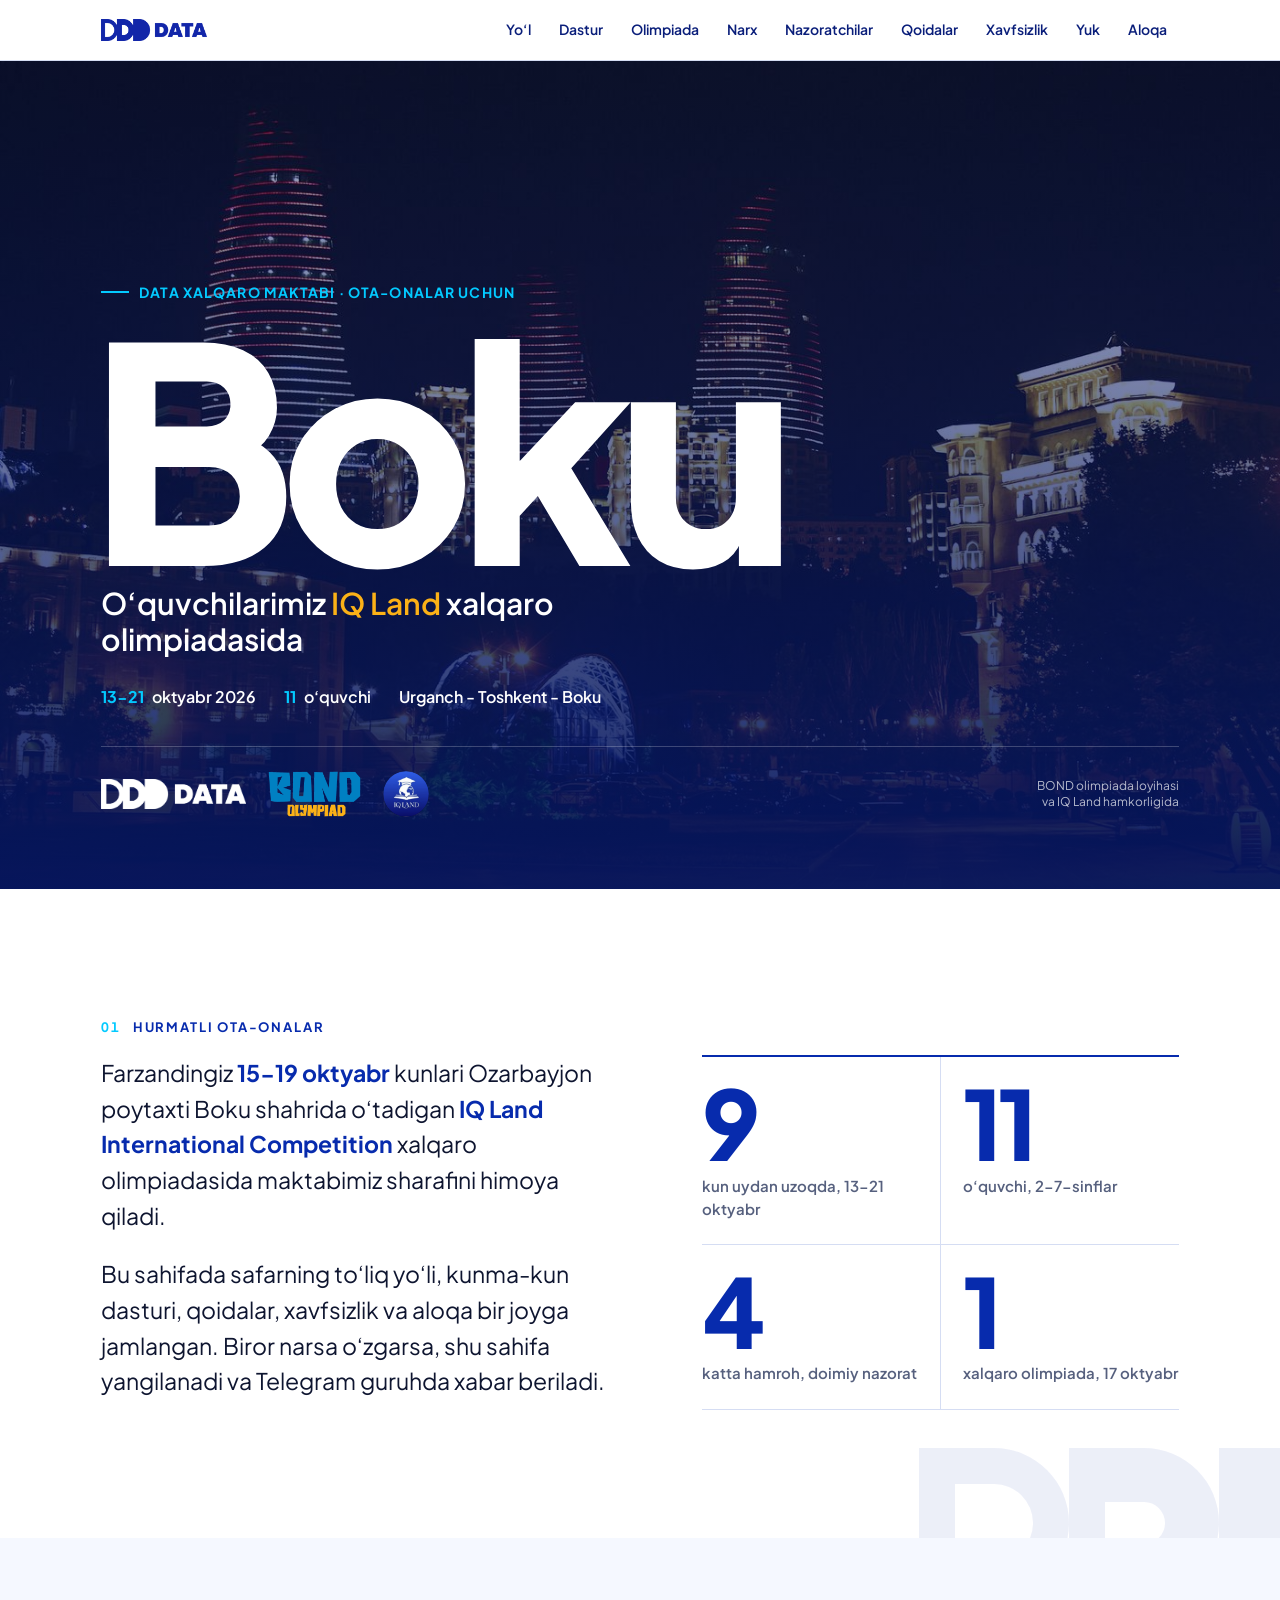
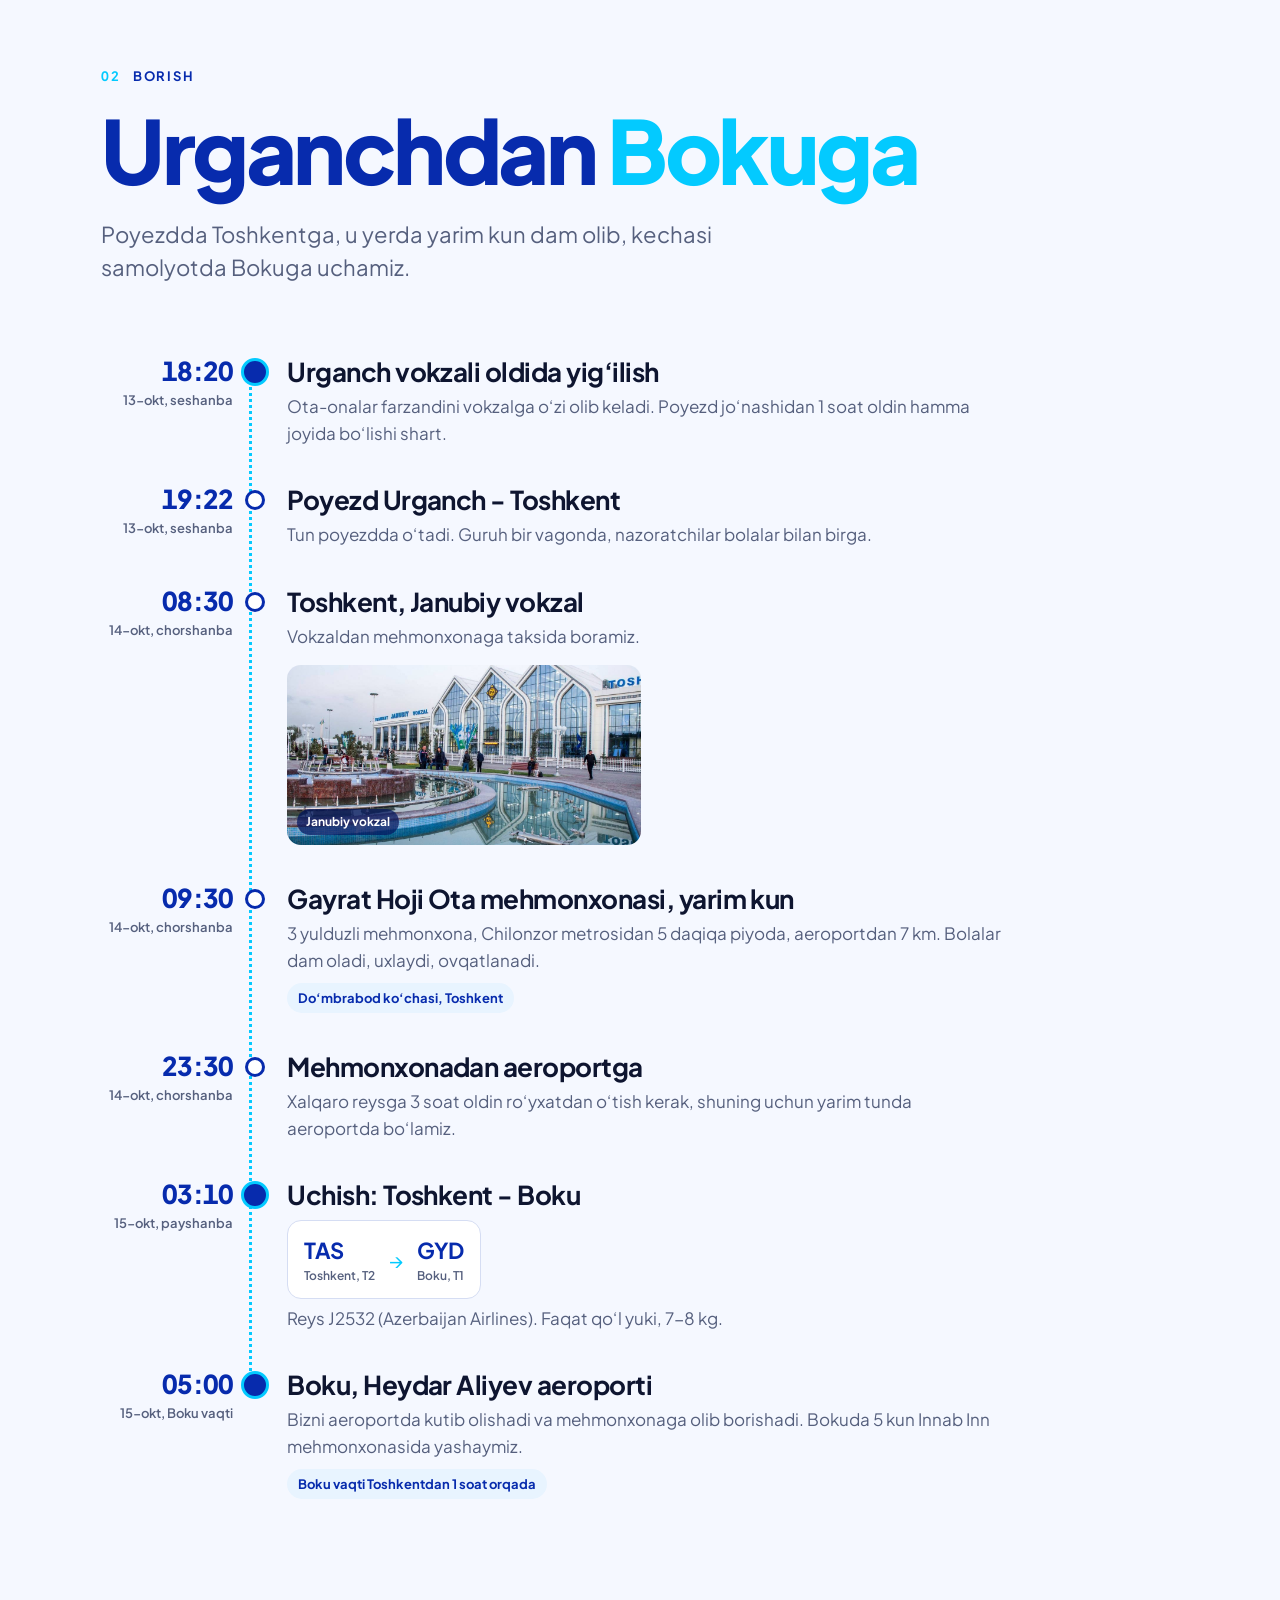
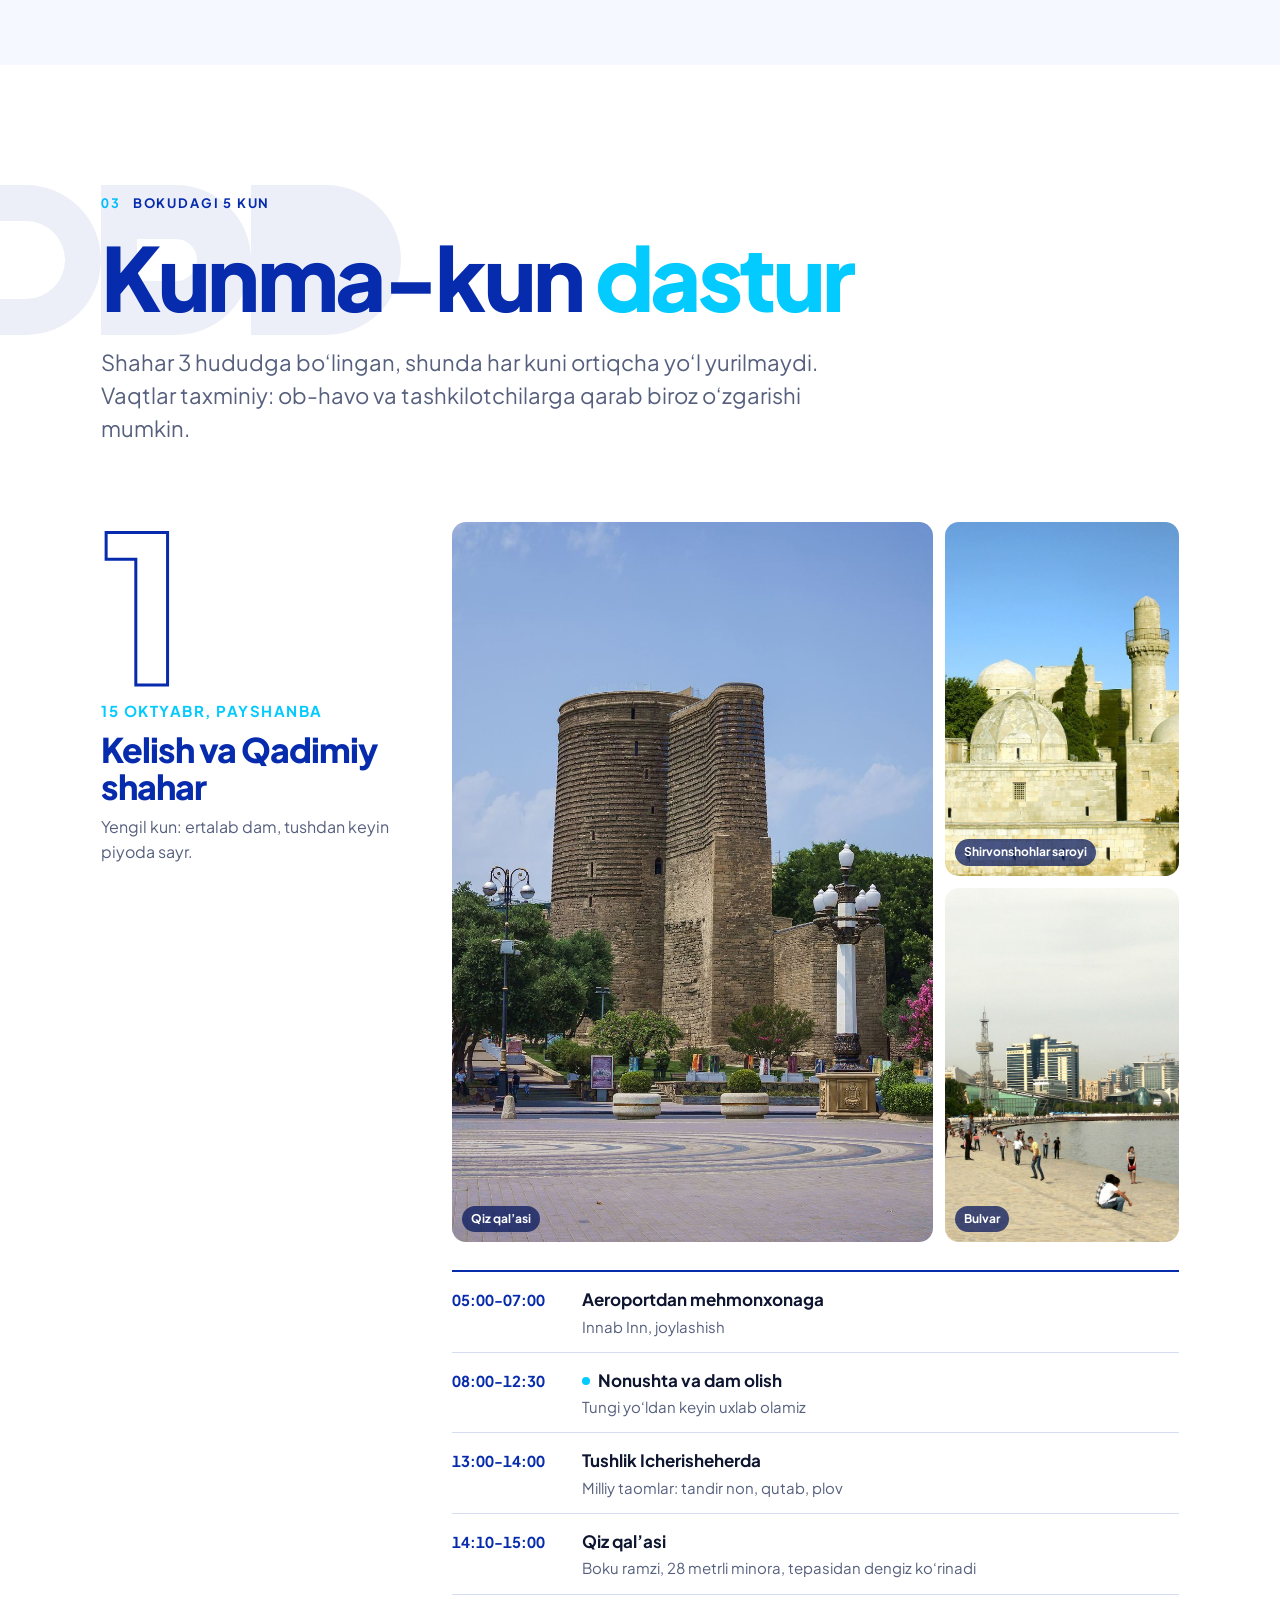
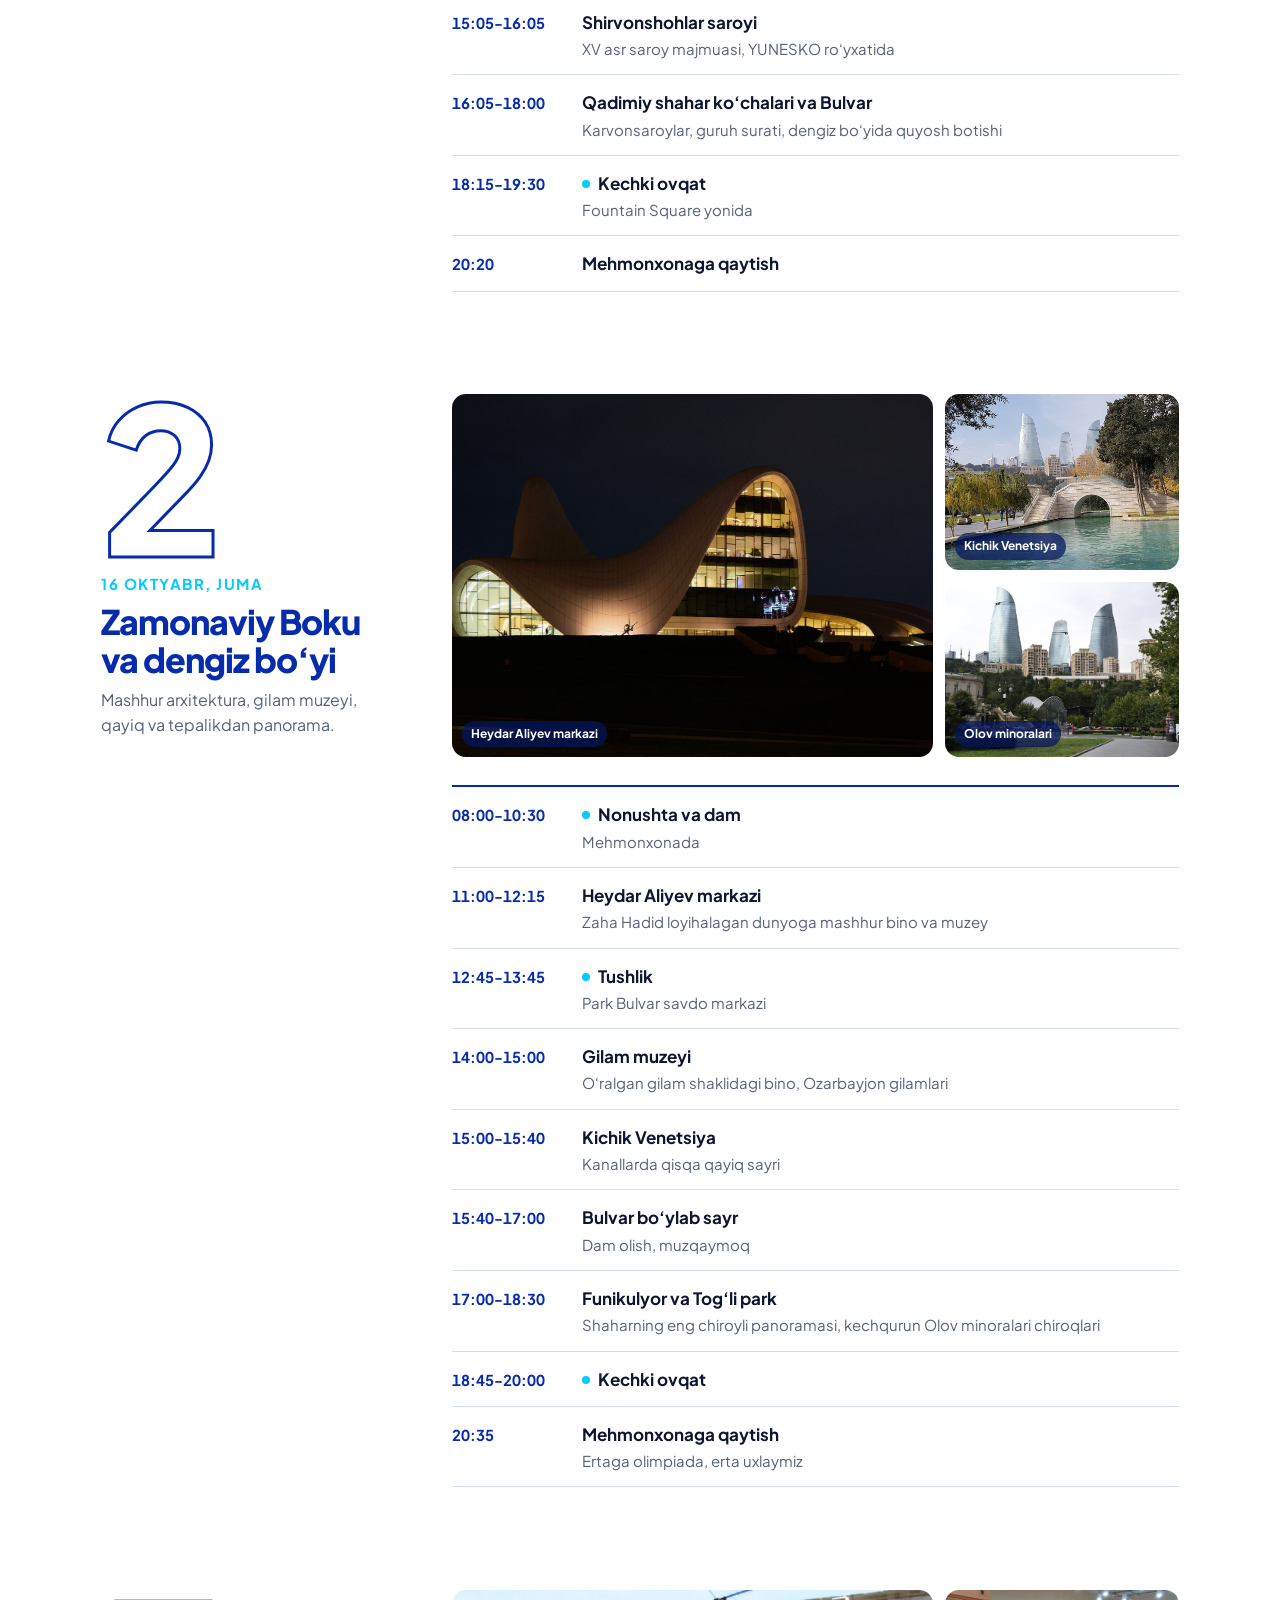
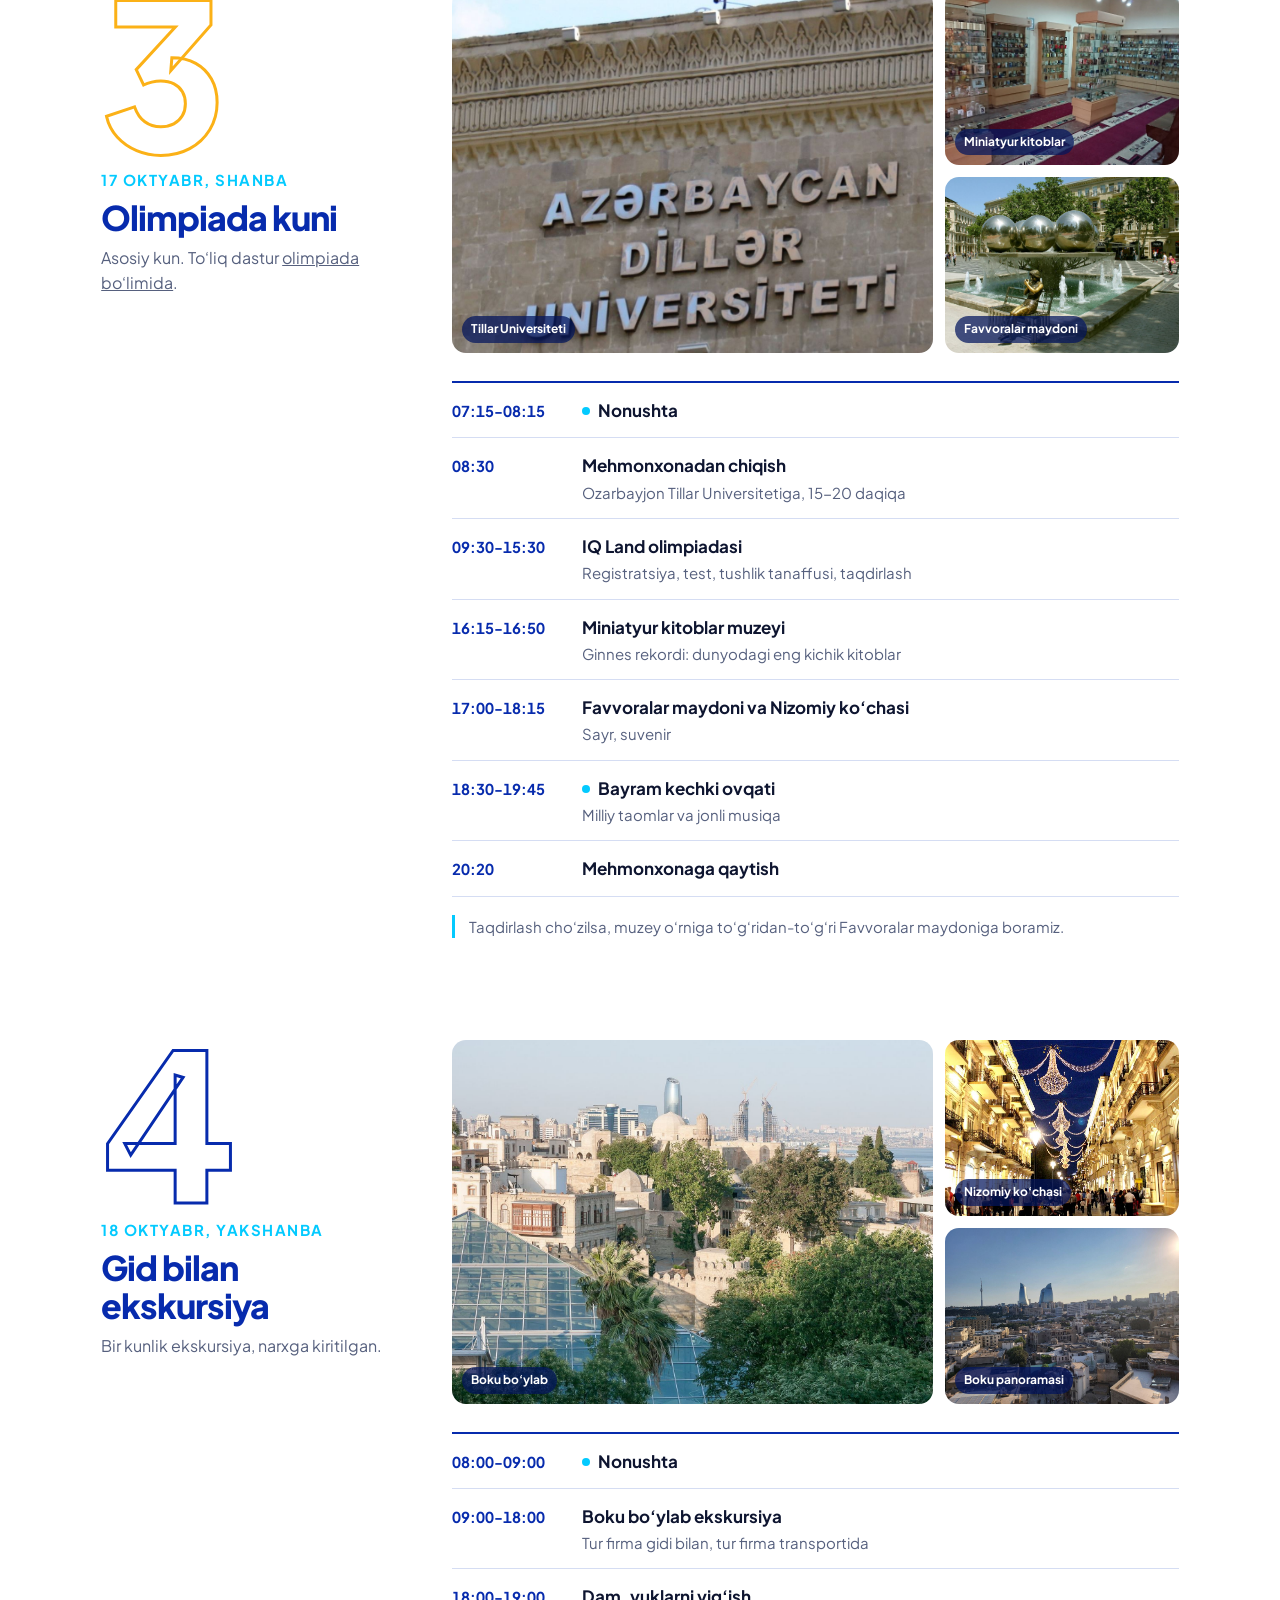
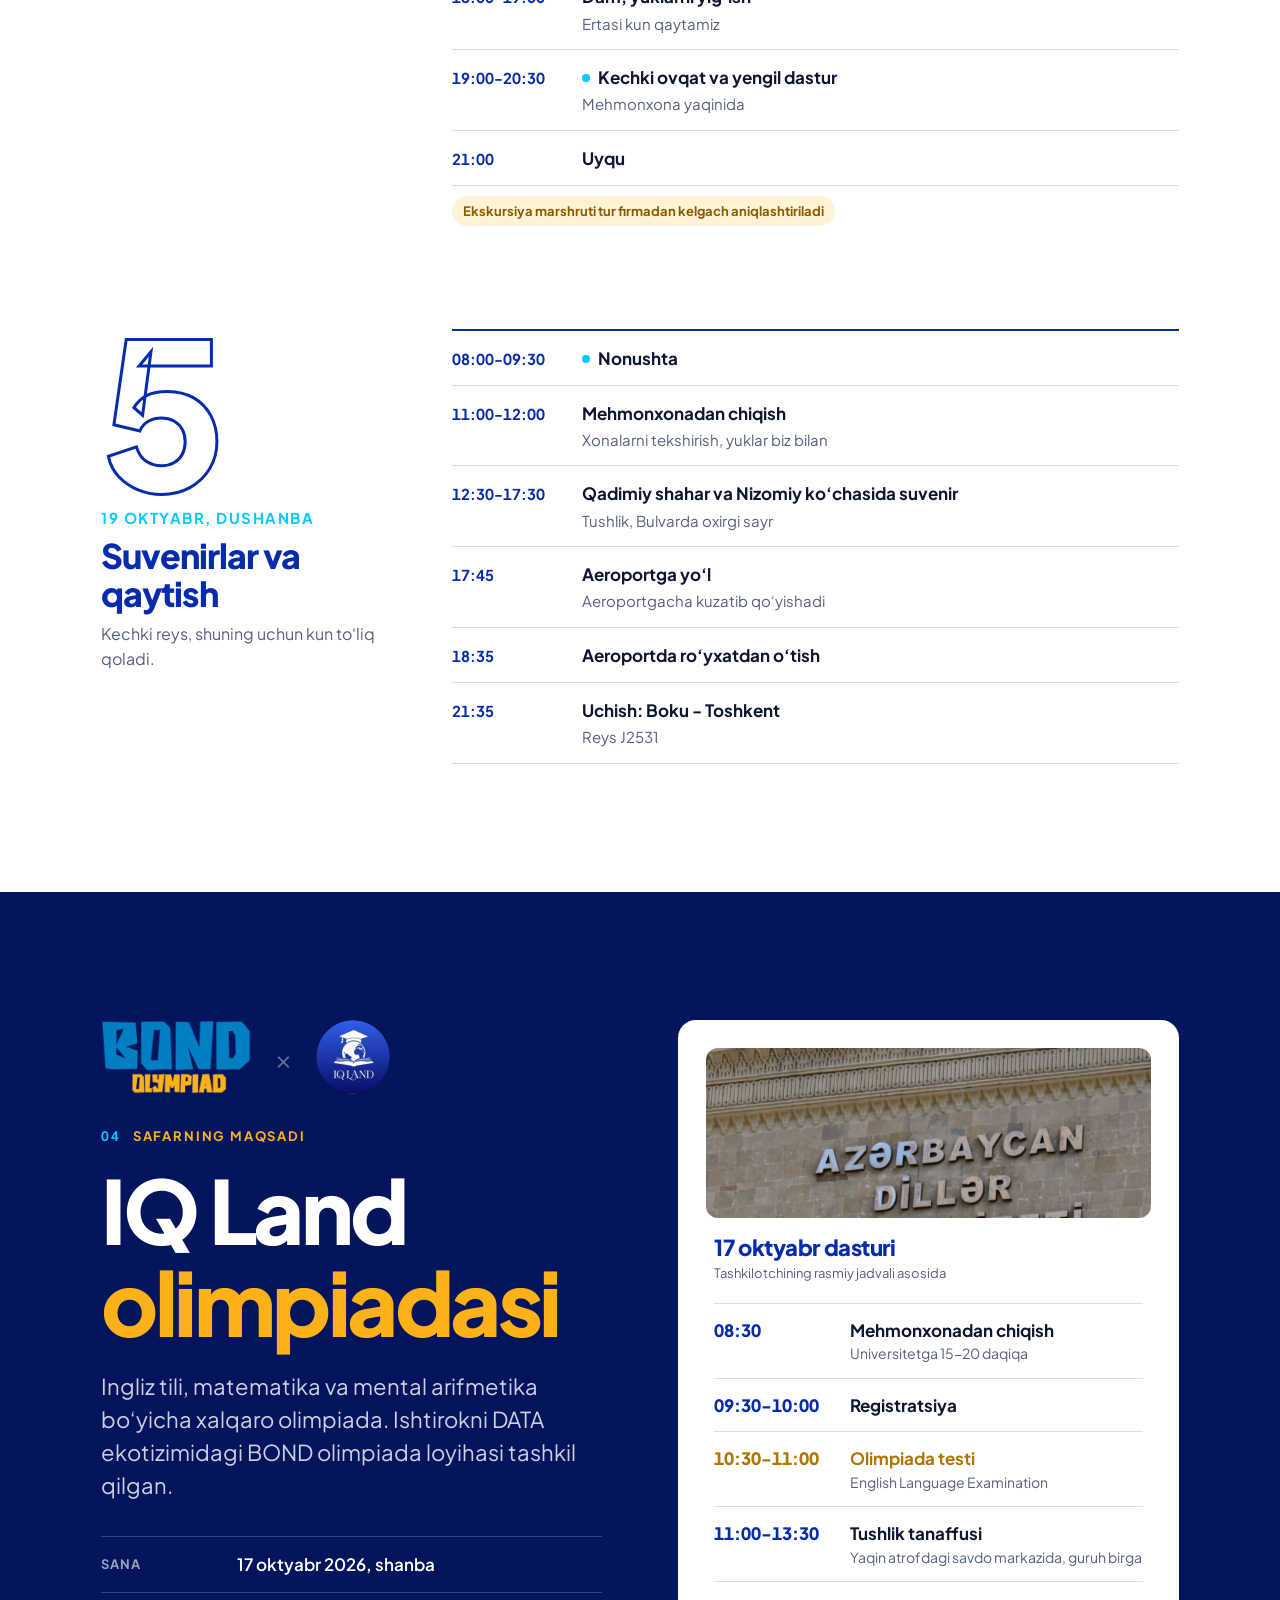
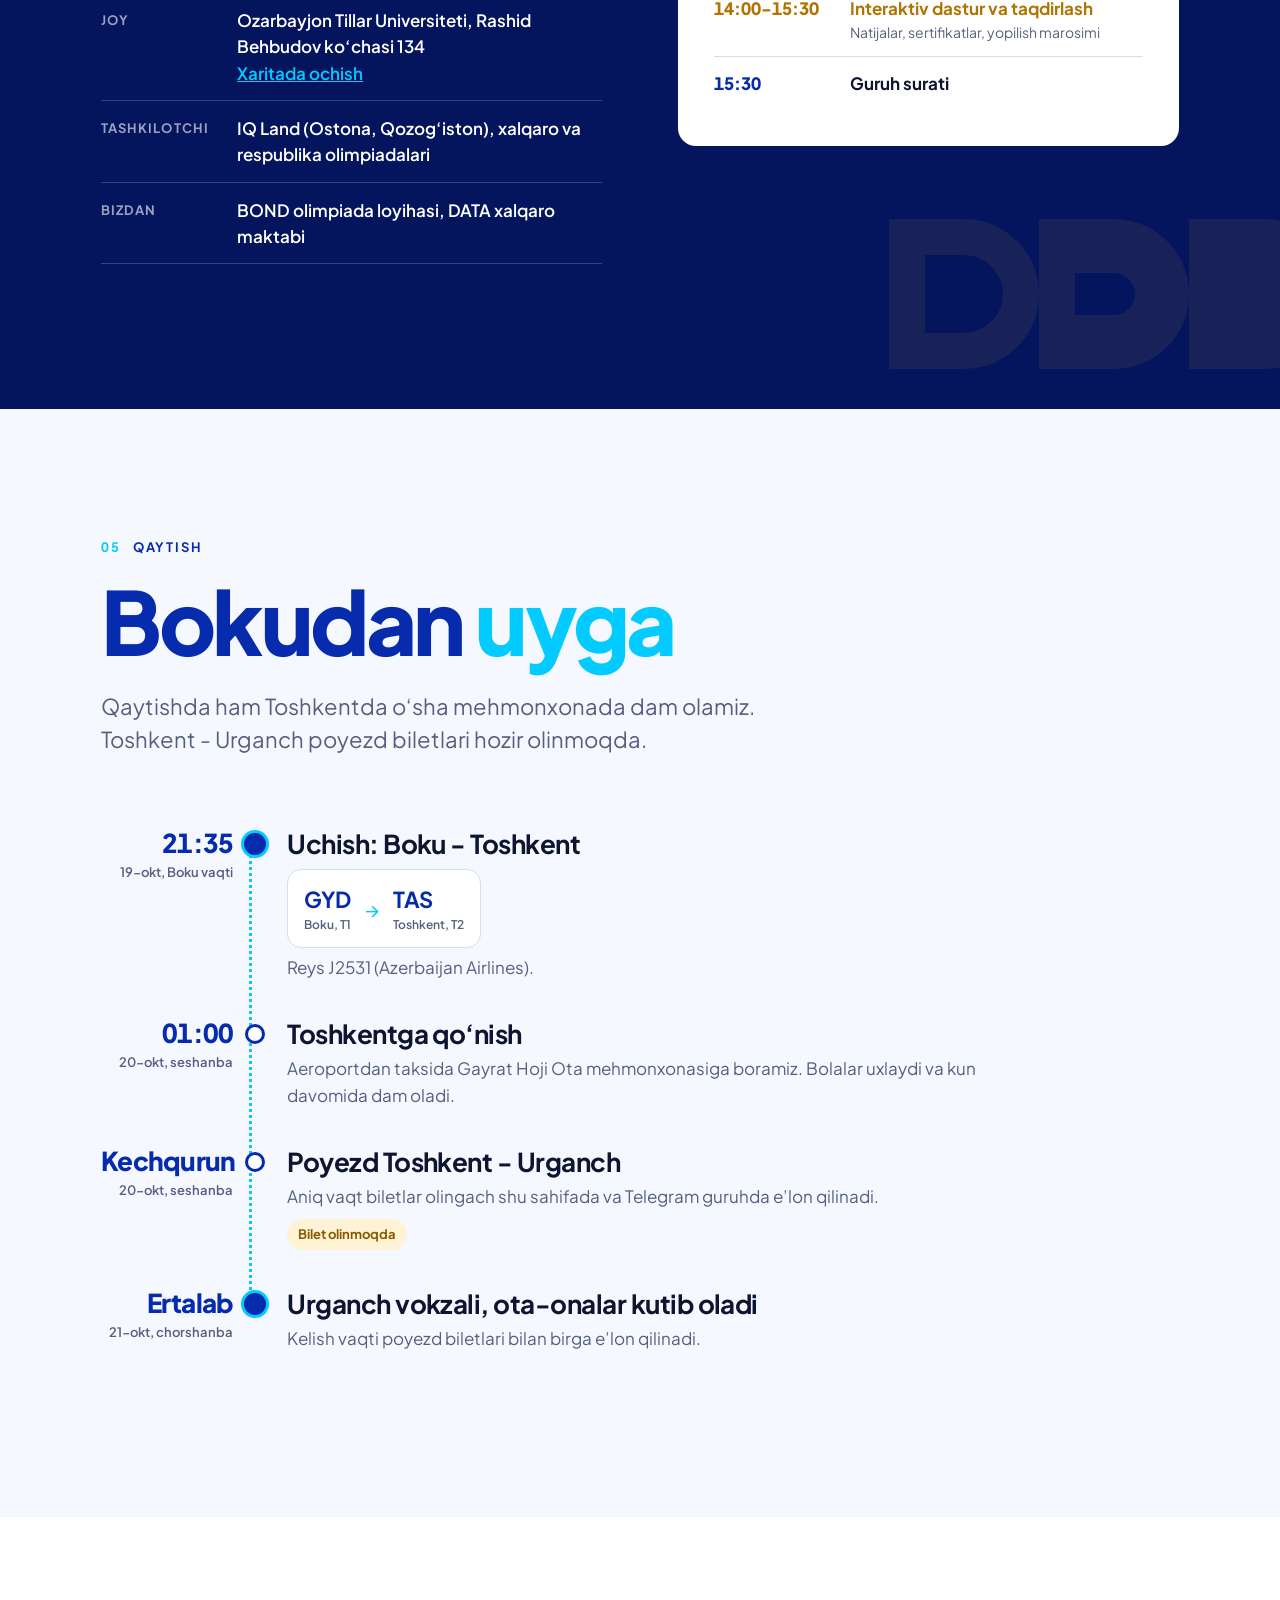
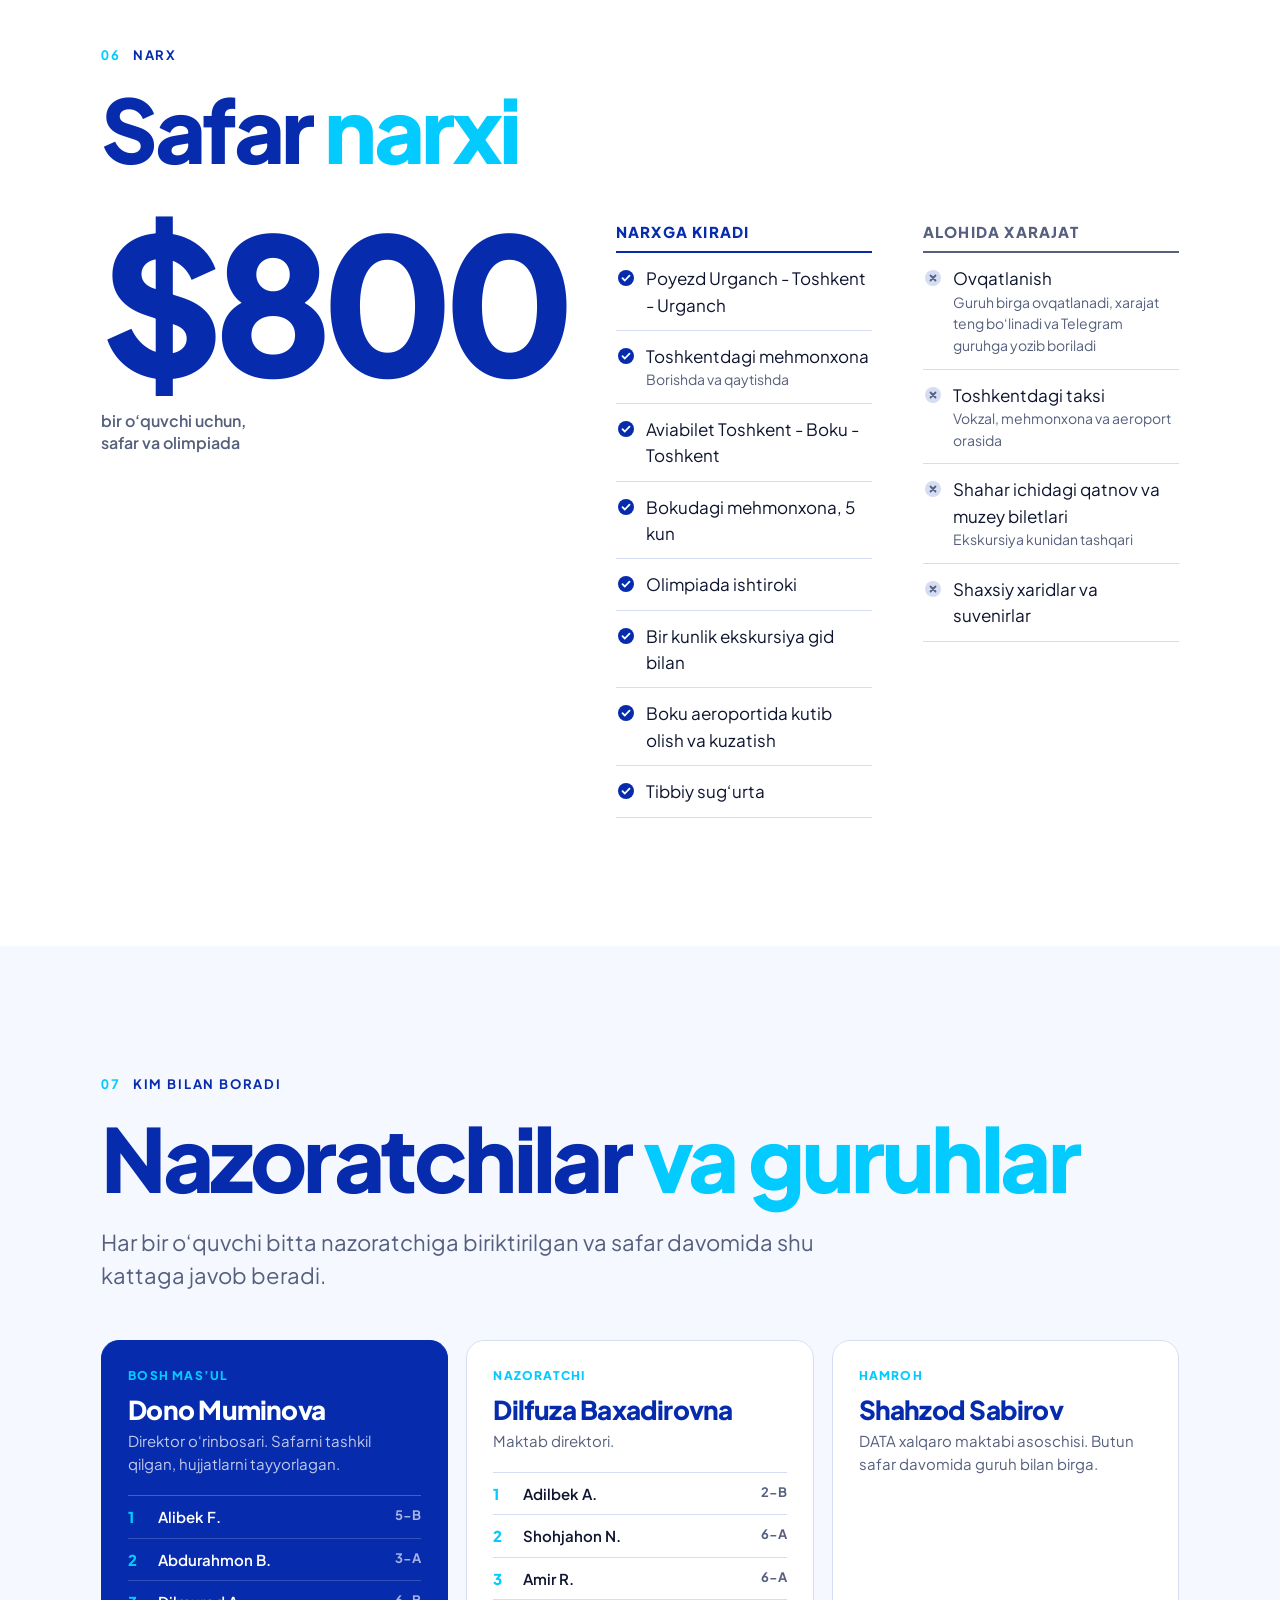
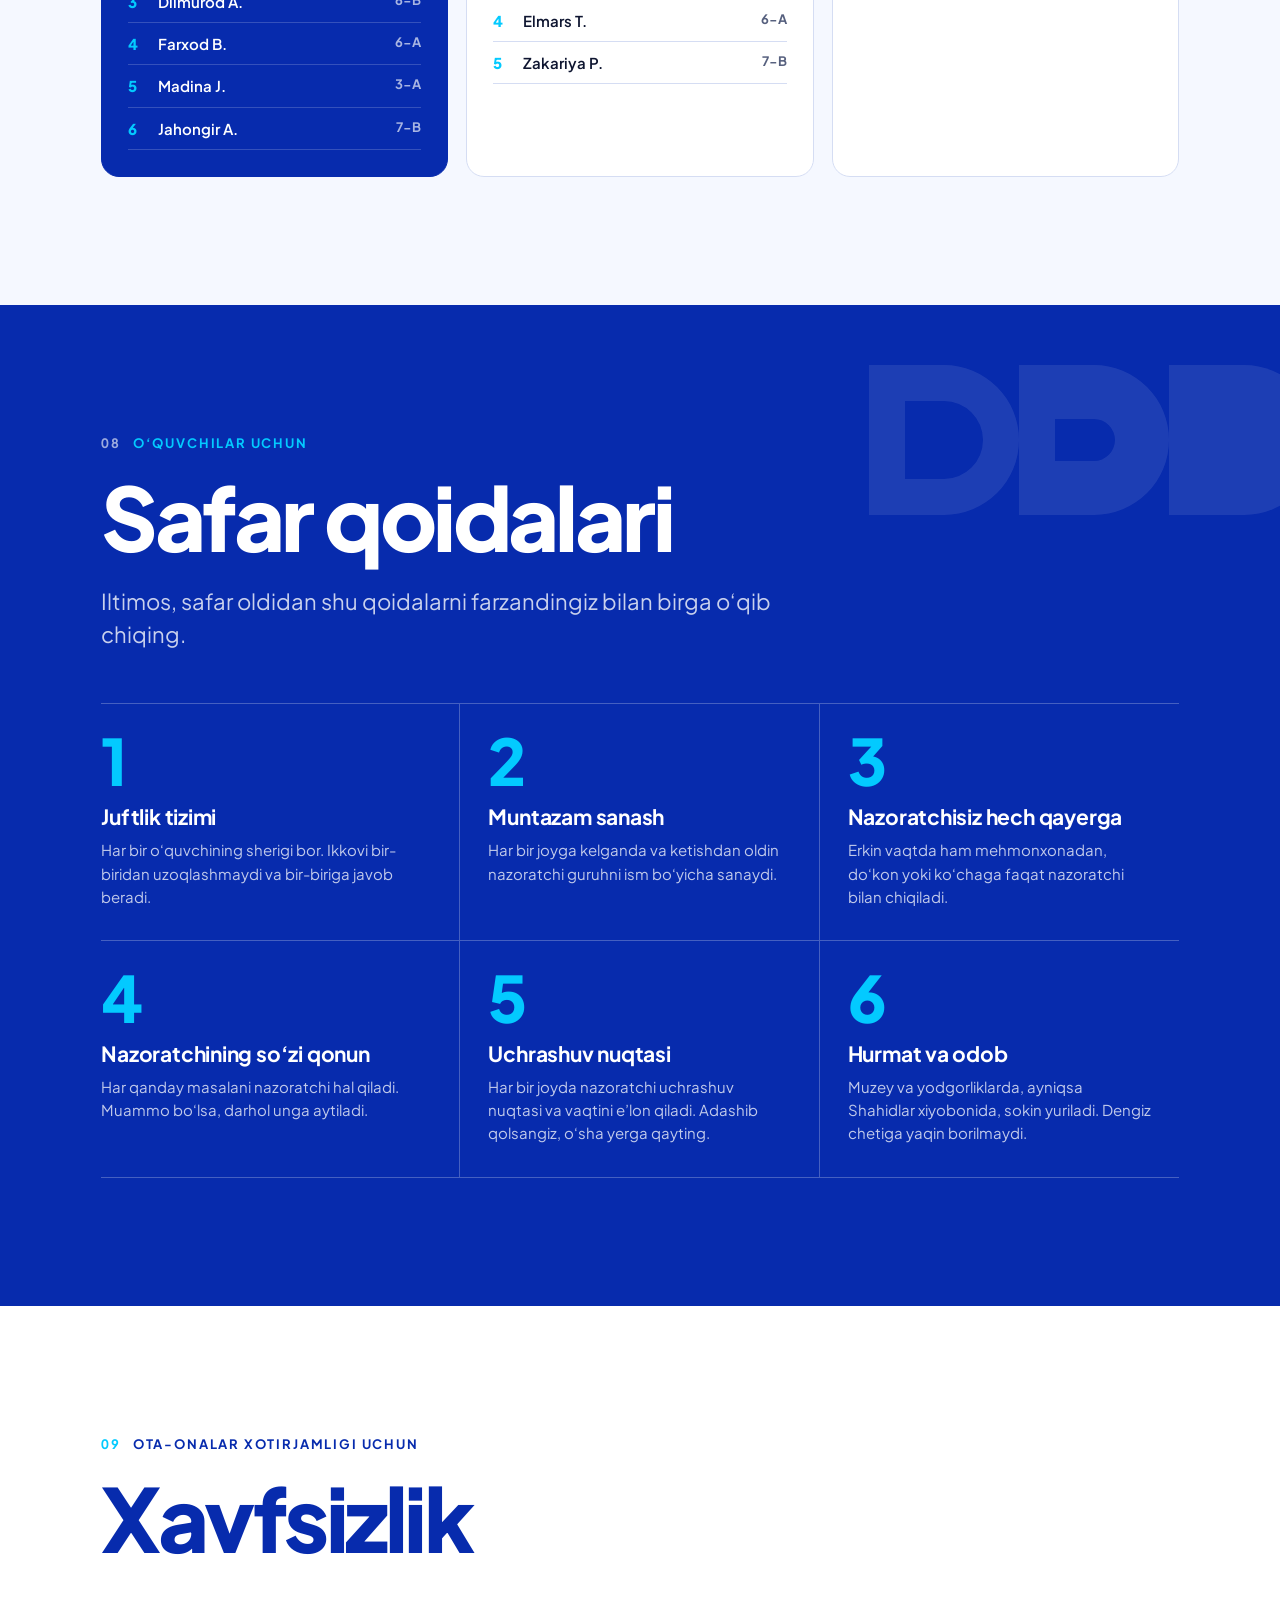
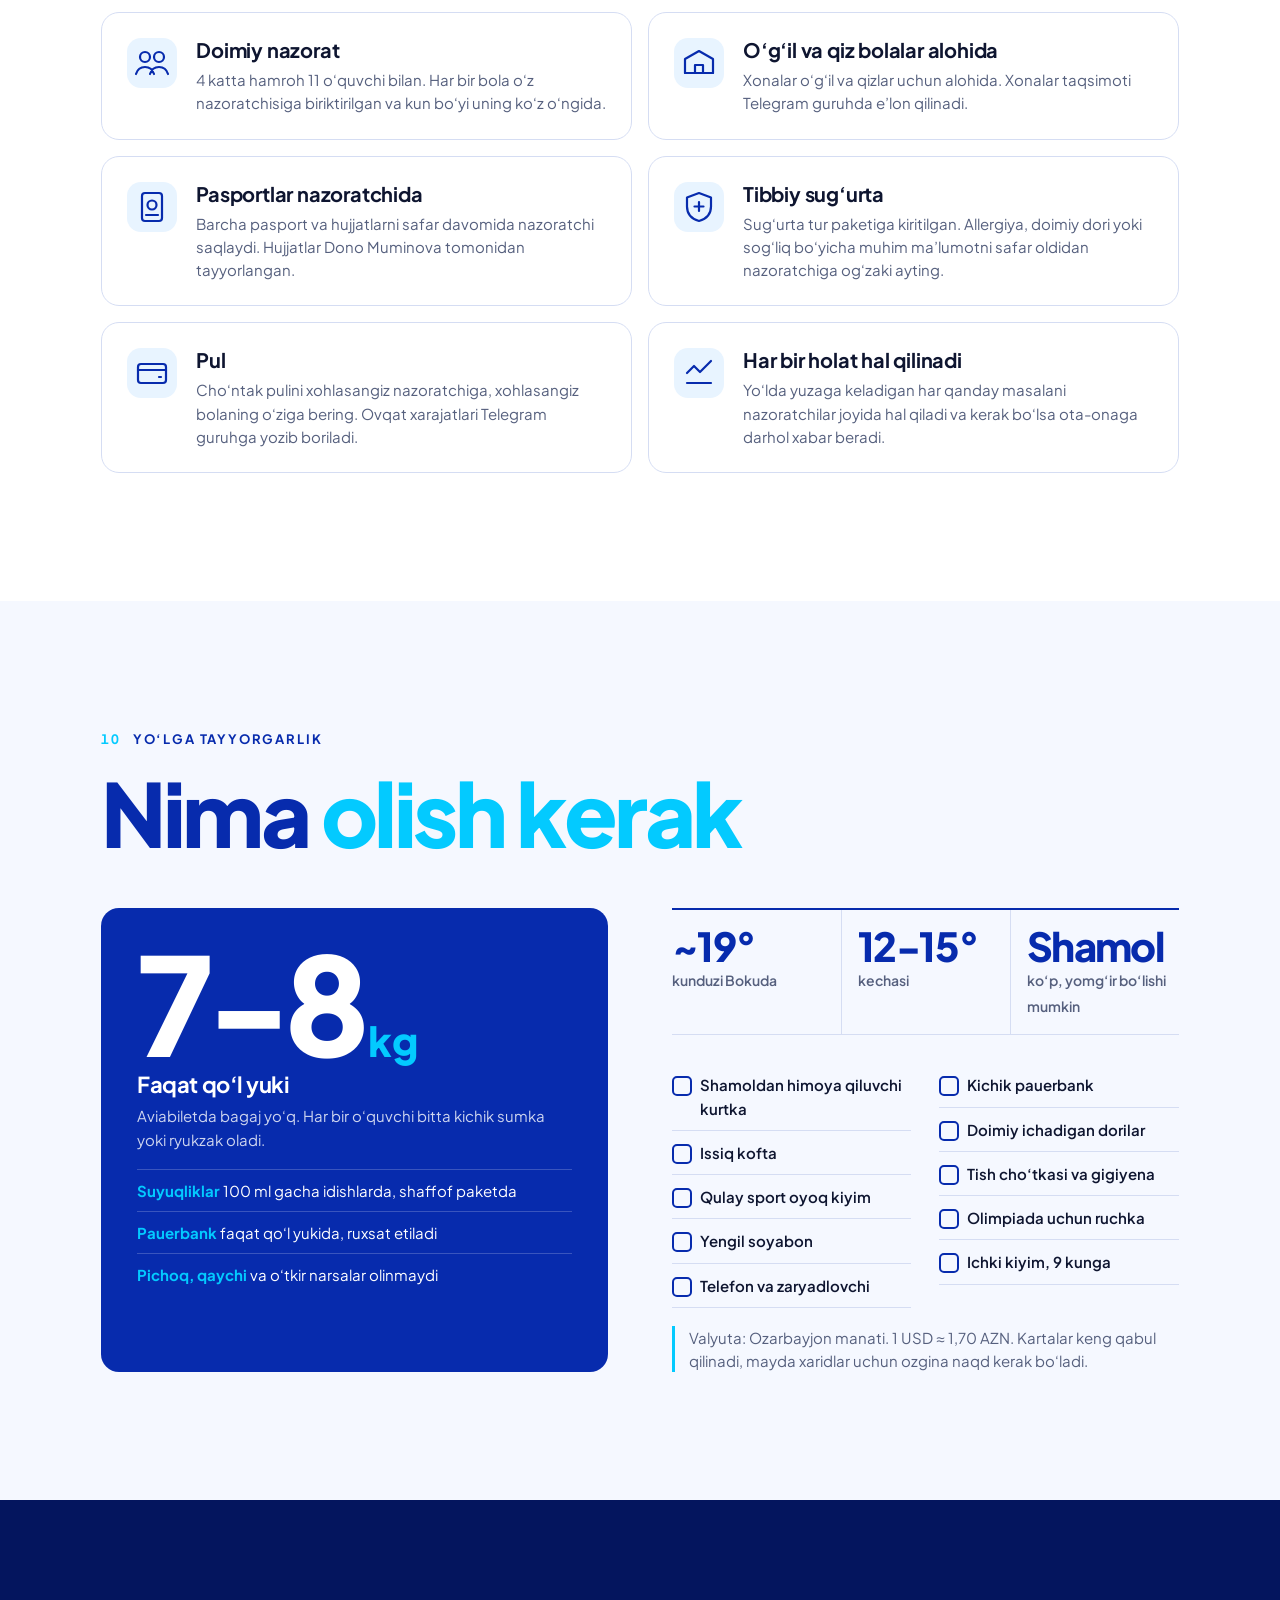
==== index.html @ 523b6d06 "Boku safari 2026: ota-onalar uchun sayt-taqdimot" ====
<!doctype html>
<html lang="uz">
<head>
<meta charset="utf-8">
<meta name="viewport" content="width=device-width, initial-scale=1, viewport-fit=cover">
<title>Boku safari 2026 - DATA xalqaro maktabi</title>
<meta name="description" content="Ota-onalar uchun: 13-21 oktyabr, Urganch - Toshkent - Boku. IQ Land xalqaro olimpiadasi, safar dasturi, qoidalar, xavfsizlik va aloqa.">
<meta name="robots" content="noindex, nofollow">
<meta name="theme-color" content="#04155E">
<meta property="og:type" content="website">
<meta property="og:title" content="Boku safari 2026 - DATA xalqaro maktabi">
<meta property="og:description" content="Ota-onalar uchun: dastur, olimpiada, qoidalar, xavfsizlik va aloqa. 13-21 oktyabr.">
<meta property="og:image" content="assets/og.jpg">
<link rel="icon" href="assets/logo/favicon.png">
<link rel="preconnect" href="https://fonts.googleapis.com">
<link rel="preconnect" href="https://fonts.gstatic.com" crossorigin>
<link href="https://fonts.googleapis.com/css2?family=Plus+Jakarta+Sans:wght@400;500;600;700;800&display=swap" rel="stylesheet">
<link rel="stylesheet" href="style.css">
</head>
<body>

<svg width="0" height="0" style="position:absolute" aria-hidden="true">
  <defs>
    <symbol id="ddd" viewBox="0 0 300 100">
      <path fill-rule="evenodd" d="M0 0H50A50 50 0 0 1 50 100H0ZM24 24H50A26 26 0 0 1 50 76H24Z"/>
      <path fill-rule="evenodd" d="M100 0H150A50 50 0 0 1 150 100H100ZM124 36H150A14 14 0 0 1 150 64H124Z"/>
      <path d="M200 0H250A50 50 0 0 1 250 100H200Z"/>
    </symbol>
  </defs>
</svg>

<header class="bar">
  <div class="wrap">
    <a href="#top" aria-label="Boshiga"><img class="bar__logo" src="assets/logo/data-blue.png" alt="DATA xalqaro maktabi"></a>
    <nav aria-label="Bo‘limlar">
      <a href="#yol">Yo‘l</a>
      <a href="#dastur">Dastur</a>
      <a href="#olimpiada">Olimpiada</a>
      <a href="#narx">Narx</a>
      <a href="#nazoratchilar">Nazoratchilar</a>
      <a href="#qoidalar">Qoidalar</a>
      <a href="#xavfsizlik">Xavfsizlik</a>
      <a href="#yuk">Yuk</a>
      <a href="#aloqa">Aloqa</a>
    </nav>
  </div>
</header>

<main id="top">

<!-- 1. HERO -->
<section class="hero">
  <img class="hero__img" src="assets/img/cover.jpg" alt="Kechki Boku, Olov minoralari" fetchpriority="high">
  <div class="wrap">
    <div class="hero__kicker">DATA xalqaro maktabi · Ota-onalar uchun</div>
    <h1>Boku</h1>
    <p class="hero__sub">O‘quvchilarimiz <em>IQ Land</em> xalqaro olimpiadasida</p>
    <div class="hero__meta">
      <span><b>13-21</b> oktyabr 2026</span>
      <span><b>11</b> o‘quvchi</span>
      <span>Urganch - Toshkent - Boku</span>
    </div>
    <div class="hero__logos">
      <img src="assets/logo/data-white.png" alt="DATA">
      <img class="bond" src="assets/logo/bond.png" alt="BOND Olympiad">
      <img class="iq" src="assets/logo/iqland.png" alt="IQ Land">
      <small>BOND olimpiada loyihasi<br>va IQ Land hamkorligida</small>
    </div>
  </div>
</section>

<!-- 2. INTRO -->
<section class="sec">
  <svg class="ddd" style="right:-120px;bottom:-60px;color:var(--blue)" fill="currentColor"><use href="#ddd"/></svg>
  <div class="wrap">
    <div class="eyebrow"><i>01</i> Hurmatli ota-onalar</div>
    <div class="intro">
      <div class="letter">
        <p>Farzandingiz <strong>15-19 oktyabr</strong> kunlari Ozarbayjon poytaxti Boku shahrida o‘tadigan <strong>IQ Land International Competition</strong> xalqaro olimpiadasida maktabimiz sharafini himoya qiladi.</p>
        <p>Bu sahifada safarning to‘liq yo‘li, kunma-kun dasturi, qoidalar, xavfsizlik va aloqa bir joyga jamlangan. Biror narsa o‘zgarsa, shu sahifa yangilanadi va Telegram guruhda xabar beriladi.</p>
      </div>
      <div class="nums">
        <div class="num"><b>9</b><span>kun uydan uzoqda, 13-21 oktyabr</span></div>
        <div class="num"><b>11</b><span>o‘quvchi, 2-7-sinflar</span></div>
        <div class="num"><b>4</b><span>katta hamroh, doimiy nazorat</span></div>
        <div class="num"><b>1</b><span>xalqaro olimpiada, 17 oktyabr</span></div>
      </div>
    </div>
  </div>
</section>

<!-- 3. ROUTE THERE -->
<section class="sec sec--paper" id="yol">
  <div class="wrap">
    <div class="eyebrow"><i>02</i> Borish</div>
    <h2 class="h2">Urganchdan <span>Bokuga</span></h2>
    <p class="lead">Poyezdda Toshkentga, u yerda yarim kun dam olib, kechasi samolyotda Bokuga uchamiz.</p>

    <div class="route">
      <div class="stop stop--big">
        <div class="stop__time"><b>18:20</b><small>13-okt, seshanba</small></div>
        <div class="stop__body">
          <h3>Urganch vokzali oldida yig‘ilish</h3>
          <p>Ota-onalar farzandini vokzalga o‘zi olib keladi. Poyezd jo‘nashidan 1 soat oldin hamma joyida bo‘lishi shart.</p>
        </div>
      </div>
      <div class="stop">
        <div class="stop__time"><b>19:22</b><small>13-okt, seshanba</small></div>
        <div class="stop__body">
          <h3>Poyezd Urganch - Toshkent</h3>
          <p>Tun poyezdda o‘tadi. Guruh bir vagonda, nazoratchilar bolalar bilan birga.</p>
        </div>
      </div>
      <div class="stop">
        <div class="stop__time"><b>08:30</b><small>14-okt, chorshanba</small></div>
        <div class="stop__body">
          <h3>Toshkent, Janubiy vokzal</h3>
          <p>Vokzaldan mehmonxonaga taksida boramiz.</p>
          <div class="photo-strip">
            <figure><img src="assets/img/station.jpg" alt="Toshkent Janubiy vokzali" loading="lazy"><figcaption>Janubiy vokzal</figcaption></figure>
          </div>
        </div>
      </div>
      <div class="stop">
        <div class="stop__time"><b>09:30</b><small>14-okt, chorshanba</small></div>
        <div class="stop__body">
          <h3>Gayrat Hoji Ota mehmonxonasi, yarim kun</h3>
          <p>3 yulduzli mehmonxona, Chilonzor metrosidan 5 daqiqa piyoda, aeroportdan 7 km. Bolalar dam oladi, uxlaydi, ovqatlanadi.</p>
          <span class="tag">Do‘mbrabod ko‘chasi, Toshkent</span>
        </div>
      </div>
      <div class="stop">
        <div class="stop__time"><b>23:30</b><small>14-okt, chorshanba</small></div>
        <div class="stop__body">
          <h3>Mehmonxonadan aeroportga</h3>
          <p>Xalqaro reysga 3 soat oldin ro‘yxatdan o‘tish kerak, shuning uchun yarim tunda aeroportda bo‘lamiz.</p>
        </div>
      </div>
      <div class="stop stop--big">
        <div class="stop__time"><b>03:10</b><small>15-okt, payshanba</small></div>
        <div class="stop__body">
          <h3>Uchish: Toshkent - Boku</h3>
          <div class="ticket">
            <div><b>TAS</b><span>Toshkent, T2</span></div>
            <div class="arrow">→</div>
            <div><b>GYD</b><span>Boku, T1</span></div>
          </div>
          <p>Reys J2532 (Azerbaijan Airlines). Faqat qo‘l yuki, 7-8 kg.</p>
        </div>
      </div>
      <div class="stop stop--big">
        <div class="stop__time"><b>05:00</b><small>15-okt, Boku vaqti</small></div>
        <div class="stop__body">
          <h3>Boku, Heydar Aliyev aeroporti</h3>
          <p>Bizni aeroportda kutib olishadi va mehmonxonaga olib borishadi. Bokuda 5 kun Innab Inn mehmonxonasida yashaymiz.</p>
          <span class="tag">Boku vaqti Toshkentdan 1 soat orqada</span>
        </div>
      </div>
    </div>
  </div>
</section>

<!-- 4. PROGRAM -->
<section class="sec" id="dastur">
  <svg class="ddd" style="left:-80px;top:120px;color:var(--blue)" fill="currentColor"><use href="#ddd"/></svg>
  <div class="wrap">
    <div class="eyebrow"><i>03</i> Bokudagi 5 kun</div>
    <h2 class="h2">Kunma-kun <span>dastur</span></h2>
    <p class="lead">Shahar 3 hududga bo‘lingan, shunda har kuni ortiqcha yo‘l yurilmaydi. Vaqtlar taxminiy: ob-havo va tashkilotchilarga qarab biroz o‘zgarishi mumkin.</p>

    <div class="days">

      <article class="day">
        <div class="day__head">
          <div class="day__num">1</div>
          <div class="day__date">15 oktyabr, payshanba</div>
          <h3>Kelish va Qadimiy shahar</h3>
          <p>Yengil kun: ertalab dam, tushdan keyin piyoda sayr.</p>
        </div>
        <div>
          <div class="day__photos">
            <figure><img src="assets/img/maiden.jpg" alt="Qiz qal’asi" loading="lazy"><figcaption>Qiz qal’asi</figcaption></figure>
            <figure><img src="assets/img/shirvan.jpg" alt="Shirvonshohlar saroyi" loading="lazy"><figcaption>Shirvonshohlar saroyi</figcaption></figure>
            <figure><img src="assets/img/boulevard.jpg" alt="Dengiz bo‘yi bulvari" loading="lazy"><figcaption>Bulvar</figcaption></figure>
          </div>
          <ol class="plan">
            <li><time>05:00-07:00</time><div><b>Aeroportdan mehmonxonaga</b><span>Innab Inn, joylashish</span></div></li>
            <li class="meal"><time>08:00-12:30</time><div><b>Nonushta va dam olish</b><span>Tungi yo‘ldan keyin uxlab olamiz</span></div></li>
            <li><time>13:00-14:00</time><div><b>Tushlik Icherisheherda</b><span>Milliy taomlar: tandir non, qutab, plov</span></div></li>
            <li><time>14:10-15:00</time><div><b>Qiz qal’asi</b><span>Boku ramzi, 28 metrli minora, tepasidan dengiz ko‘rinadi</span></div></li>
            <li><time>15:05-16:05</time><div><b>Shirvonshohlar saroyi</b><span>XV asr saroy majmuasi, YUNESKO ro‘yxatida</span></div></li>
            <li><time>16:05-18:00</time><div><b>Qadimiy shahar ko‘chalari va Bulvar</b><span>Karvonsaroylar, guruh surati, dengiz bo‘yida quyosh botishi</span></div></li>
            <li class="meal"><time>18:15-19:30</time><div><b>Kechki ovqat</b><span>Fountain Square yonida</span></div></li>
            <li><time>20:20</time><div><b>Mehmonxonaga qaytish</b></div></li>
          </ol>
        </div>
      </article>

      <article class="day">
        <div class="day__head">
          <div class="day__num">2</div>
          <div class="day__date">16 oktyabr, juma</div>
          <h3>Zamonaviy Boku va dengiz bo‘yi</h3>
          <p>Mashhur arxitektura, gilam muzeyi, qayiq va tepalikdan panorama.</p>
        </div>
        <div>
          <div class="day__photos">
            <figure><img src="assets/img/hac.jpg" alt="Heydar Aliyev markazi" loading="lazy"><figcaption>Heydar Aliyev markazi</figcaption></figure>
            <figure><img src="assets/img/venice.jpg" alt="Kichik Venetsiya" loading="lazy"><figcaption>Kichik Venetsiya</figcaption></figure>
            <figure><img src="assets/img/flame.jpg" alt="Olov minoralari" loading="lazy"><figcaption>Olov minoralari</figcaption></figure>
          </div>
          <ol class="plan">
            <li class="meal"><time>08:00-10:30</time><div><b>Nonushta va dam</b><span>Mehmonxonada</span></div></li>
            <li><time>11:00-12:15</time><div><b>Heydar Aliyev markazi</b><span>Zaha Hadid loyihalagan dunyoga mashhur bino va muzey</span></div></li>
            <li class="meal"><time>12:45-13:45</time><div><b>Tushlik</b><span>Park Bulvar savdo markazi</span></div></li>
            <li><time>14:00-15:00</time><div><b>Gilam muzeyi</b><span>O‘ralgan gilam shaklidagi bino, Ozarbayjon gilamlari</span></div></li>
            <li><time>15:00-15:40</time><div><b>Kichik Venetsiya</b><span>Kanallarda qisqa qayiq sayri</span></div></li>
            <li><time>15:40-17:00</time><div><b>Bulvar bo‘ylab sayr</b><span>Dam olish, muzqaymoq</span></div></li>
            <li><time>17:00-18:30</time><div><b>Funikulyor va Tog‘li park</b><span>Shaharning eng chiroyli panoramasi, kechqurun Olov minoralari chiroqlari</span></div></li>
            <li class="meal"><time>18:45-20:00</time><div><b>Kechki ovqat</b></div></li>
            <li><time>20:35</time><div><b>Mehmonxonaga qaytish</b><span>Ertaga olimpiada, erta uxlaymiz</span></div></li>
          </ol>
        </div>
      </article>

      <article class="day day--olymp">
        <div class="day__head">
          <div class="day__num">3</div>
          <div class="day__date">17 oktyabr, shanba</div>
          <h3>Olimpiada kuni</h3>
          <p>Asosiy kun. To‘liq dastur <a href="#olimpiada">olimpiada bo‘limida</a>.</p>
        </div>
        <div>
          <div class="day__photos">
            <figure><img src="assets/img/adu.jpg" alt="Ozarbayjon Tillar Universiteti" loading="lazy"><figcaption>Tillar Universiteti</figcaption></figure>
            <figure><img src="assets/img/minibooks.jpg" alt="Miniatyur kitoblar muzeyi" loading="lazy"><figcaption>Miniatyur kitoblar</figcaption></figure>
            <figure><img src="assets/img/fountain.jpg" alt="Favvoralar maydoni" loading="lazy"><figcaption>Favvoralar maydoni</figcaption></figure>
          </div>
          <ol class="plan">
            <li class="meal"><time>07:15-08:15</time><div><b>Nonushta</b></div></li>
            <li><time>08:30</time><div><b>Mehmonxonadan chiqish</b><span>Ozarbayjon Tillar Universitetiga, 15-20 daqiqa</span></div></li>
            <li><time>09:30-15:30</time><div><b>IQ Land olimpiadasi</b><span>Registratsiya, test, tushlik tanaffusi, taqdirlash</span></div></li>
            <li><time>16:15-16:50</time><div><b>Miniatyur kitoblar muzeyi</b><span>Ginnes rekordi: dunyodagi eng kichik kitoblar</span></div></li>
            <li><time>17:00-18:15</time><div><b>Favvoralar maydoni va Nizomiy ko‘chasi</b><span>Sayr, suvenir</span></div></li>
            <li class="meal"><time>18:30-19:45</time><div><b>Bayram kechki ovqati</b><span>Milliy taomlar va jonli musiqa</span></div></li>
            <li><time>20:20</time><div><b>Mehmonxonaga qaytish</b></div></li>
          </ol>
          <p class="note">Taqdirlash cho‘zilsa, muzey o‘rniga to‘g‘ridan-to‘g‘ri Favvoralar maydoniga boramiz.</p>
        </div>
      </article>

      <article class="day">
        <div class="day__head">
          <div class="day__num">4</div>
          <div class="day__date">18 oktyabr, yakshanba</div>
          <h3>Gid bilan ekskursiya</h3>
          <p>Bir kunlik ekskursiya, narxga kiritilgan.</p>
        </div>
        <div>
          <div class="day__photos">
            <figure><img src="assets/img/icheri.jpg" alt="Boku" loading="lazy"><figcaption>Boku bo‘ylab</figcaption></figure>
            <figure><img src="assets/img/nizami.jpg" alt="Nizomiy ko‘chasi" loading="lazy"><figcaption>Nizomiy ko‘chasi</figcaption></figure>
            <figure><img src="assets/img/highland.jpg" alt="Boku panoramasi" loading="lazy"><figcaption>Boku panoramasi</figcaption></figure>
          </div>
          <ol class="plan">
            <li class="meal"><time>08:00-09:00</time><div><b>Nonushta</b></div></li>
            <li><time>09:00-18:00</time><div><b>Boku bo‘ylab ekskursiya</b><span>Tur firma gidi bilan, tur firma transportida</span></div></li>
            <li><time>18:00-19:00</time><div><b>Dam, yuklarni yig‘ish</b><span>Ertasi kun qaytamiz</span></div></li>
            <li class="meal"><time>19:00-20:30</time><div><b>Kechki ovqat va yengil dastur</b><span>Mehmonxona yaqinida</span></div></li>
            <li><time>21:00</time><div><b>Uyqu</b></div></li>
          </ol>
          <span class="tag tag--warn">Ekskursiya marshruti tur firmadan kelgach aniqlashtiriladi</span>
        </div>
      </article>

      <article class="day">
        <div class="day__head">
          <div class="day__num">5</div>
          <div class="day__date">19 oktyabr, dushanba</div>
          <h3>Suvenirlar va qaytish</h3>
          <p>Kechki reys, shuning uchun kun to‘liq qoladi.</p>
        </div>
        <div>
          <ol class="plan">
            <li class="meal"><time>08:00-09:30</time><div><b>Nonushta</b></div></li>
            <li><time>11:00-12:00</time><div><b>Mehmonxonadan chiqish</b><span>Xonalarni tekshirish, yuklar biz bilan</span></div></li>
            <li><time>12:30-17:30</time><div><b>Qadimiy shahar va Nizomiy ko‘chasida suvenir</b><span>Tushlik, Bulvarda oxirgi sayr</span></div></li>
            <li><time>17:45</time><div><b>Aeroportga yo‘l</b><span>Aeroportgacha kuzatib qo‘yishadi</span></div></li>
            <li><time>18:35</time><div><b>Aeroportda ro‘yxatdan o‘tish</b></div></li>
            <li><time>21:35</time><div><b>Uchish: Boku - Toshkent</b><span>Reys J2531</span></div></li>
          </ol>
        </div>
      </article>

    </div>
  </div>
</section>

<!-- 5. OLYMPIAD -->
<section class="sec olymp" id="olimpiada">
  <svg class="ddd" style="right:-90px;bottom:40px;color:var(--bond-yellow);opacity:.08" fill="currentColor"><use href="#ddd"/></svg>
  <div class="wrap">
    <div class="olymp__grid">
      <div>
        <div class="olymp__logos">
          <img class="bond" src="assets/logo/bond.png" alt="BOND Olympiad">
          <span class="x">×</span>
          <img class="iq" src="assets/logo/iqland.png" alt="IQ Land">
        </div>
        <div class="eyebrow"><i>04</i> Safarning maqsadi</div>
        <h2 class="h2">IQ Land <span>olimpiadasi</span></h2>
        <p class="lead">Ingliz tili, matematika va mental arifmetika bo‘yicha xalqaro olimpiada. Ishtirokni DATA ekotizimidagi BOND olimpiada loyihasi tashkil qilgan.</p>
        <dl class="facts">
          <div><dt>Sana</dt><dd>17 oktyabr 2026, shanba</dd></div>
          <div><dt>Joy</dt><dd>Ozarbayjon Tillar Universiteti, Rashid Behbudov ko‘chasi 134<br><a href="https://www.google.com/maps/search/?api=1&amp;query=40.395141,49.860335" target="_blank" rel="noopener">Xaritada ochish</a></dd></div>
          <div><dt>Tashkilotchi</dt><dd>IQ Land (Ostona, Qozog‘iston), xalqaro va respublika olimpiadalari</dd></div>
          <div><dt>Bizdan</dt><dd>BOND olimpiada loyihasi, DATA xalqaro maktabi</dd></div>
        </dl>
      </div>
      <div class="schedule">
        <div class="photo"><img src="assets/img/adu.jpg" alt="Ozarbayjon Tillar Universiteti" loading="lazy"></div>
        <h3>17 oktyabr dasturi</h3>
        <p class="src">Tashkilotchining rasmiy jadvali asosida</p>
        <ol>
          <li><time>08:30</time><div><b>Mehmonxonadan chiqish</b><span>Universitetga 15-20 daqiqa</span></div></li>
          <li><time>09:30-10:00</time><div><b>Registratsiya</b></div></li>
          <li class="hl"><time>10:30-11:00</time><div><b>Olimpiada testi</b><span>English Language Examination</span></div></li>
          <li><time>11:00-13:30</time><div><b>Tushlik tanaffusi</b><span>Yaqin atrofdagi savdo markazida, guruh birga</span></div></li>
          <li class="hl"><time>14:00-15:30</time><div><b>Interaktiv dastur va taqdirlash</b><span>Natijalar, sertifikatlar, yopilish marosimi</span></div></li>
          <li><time>15:30</time><div><b>Guruh surati</b></div></li>
        </ol>
      </div>
    </div>
  </div>
</section>

<!-- 6. RETURN -->
<section class="sec sec--paper">
  <div class="wrap">
    <div class="eyebrow"><i>05</i> Qaytish</div>
    <h2 class="h2">Bokudan <span>uyga</span></h2>
    <p class="lead">Qaytishda ham Toshkentda o‘sha mehmonxonada dam olamiz. Toshkent - Urganch poyezd biletlari hozir olinmoqda.</p>
    <div class="route">
      <div class="stop stop--big">
        <div class="stop__time"><b>21:35</b><small>19-okt, Boku vaqti</small></div>
        <div class="stop__body">
          <h3>Uchish: Boku - Toshkent</h3>
          <div class="ticket">
            <div><b>GYD</b><span>Boku, T1</span></div>
            <div class="arrow">→</div>
            <div><b>TAS</b><span>Toshkent, T2</span></div>
          </div>
          <p>Reys J2531 (Azerbaijan Airlines).</p>
        </div>
      </div>
      <div class="stop">
        <div class="stop__time"><b>01:00</b><small>20-okt, seshanba</small></div>
        <div class="stop__body">
          <h3>Toshkentga qo‘nish</h3>
          <p>Aeroportdan taksida Gayrat Hoji Ota mehmonxonasiga boramiz. Bolalar uxlaydi va kun davomida dam oladi.</p>
        </div>
      </div>
      <div class="stop">
        <div class="stop__time"><b>Kechqurun</b><small>20-okt, seshanba</small></div>
        <div class="stop__body">
          <h3>Poyezd Toshkent - Urganch</h3>
          <p>Aniq vaqt biletlar olingach shu sahifada va Telegram guruhda e’lon qilinadi.</p>
          <span class="tag tag--warn">Bilet olinmoqda</span>
        </div>
      </div>
      <div class="stop stop--big">
        <div class="stop__time"><b>Ertalab</b><small>21-okt, chorshanba</small></div>
        <div class="stop__body">
          <h3>Urganch vokzali, ota-onalar kutib oladi</h3>
          <p>Kelish vaqti poyezd biletlari bilan birga e’lon qilinadi.</p>
        </div>
      </div>
    </div>
  </div>
</section>

<!-- 7. PRICE -->
<section class="sec" id="narx">
  <div class="wrap">
    <div class="eyebrow"><i>06</i> Narx</div>
    <h2 class="h2">Safar <span>narxi</span></h2>
    <div class="price">
      <div class="price__big">$800<small>bir o‘quvchi uchun,<br>safar va olimpiada</small></div>
      <div class="list">
        <h3>Narxga kiradi</h3>
        <ul>
        <li>Poyezd Urganch - Toshkent - Urganch</li>
        <li>Toshkentdagi mehmonxona<span>Borishda va qaytishda</span></li>
        <li>Aviabilet Toshkent - Boku - Toshkent</li>
        <li>Bokudagi mehmonxona, 5 kun</li>
        <li>Olimpiada ishtiroki</li>
        <li>Bir kunlik ekskursiya gid bilan</li>
        <li>Boku aeroportida kutib olish va kuzatish</li>
        <li>Tibbiy sug‘urta</li>
      </ul>
      </div>
      <div class="list list--no">
        <h3>Alohida xarajat</h3>
        <ul>
        <li>Ovqatlanish<span>Guruh birga ovqatlanadi, xarajat teng bo‘linadi va Telegram guruhga yozib boriladi</span></li>
        <li>Toshkentdagi taksi<span>Vokzal, mehmonxona va aeroport orasida</span></li>
        <li>Shahar ichidagi qatnov va muzey biletlari<span>Ekskursiya kunidan tashqari</span></li>
        <li>Shaxsiy xaridlar va suvenirlar</li>
      </ul>
      </div>
    </div>
  </div>
</section>

<!-- 8. SUPERVISORS -->
<section class="sec sec--paper" id="nazoratchilar">
  <div class="wrap">
    <div class="eyebrow"><i>07</i> Kim bilan boradi</div>
    <h2 class="h2">Nazoratchilar <span>va guruhlar</span></h2>
    <p class="lead">Har bir o‘quvchi bitta nazoratchiga biriktirilgan va safar davomida shu kattaga javob beradi.</p>
    <div class="people">
      <div class="person person--lead">
        <div class="person__role">Bosh mas’ul</div>
        <h3>Dono Muminova</h3>
        <p>Direktor o‘rinbosari. Safarni tashkil qilgan, hujjatlarni tayyorlagan.</p>
        <ul class="roster">
          <li><span>Alibek F.</span><em>5-B</em></li>
          <li><span>Abdurahmon B.</span><em>3-A</em></li>
          <li><span>Dilmurod A.</span><em>6-B</em></li>
          <li><span>Farxod B.</span><em>6-A</em></li>
          <li><span>Madina J.</span><em>3-A</em></li>
          <li><span>Jahongir A.</span><em>7-B</em></li>
        </ul>
      </div>
      <div class="person">
        <div class="person__role">Nazoratchi</div>
        <h3>Dilfuza Baxadirovna</h3>
        <p>Maktab direktori.</p>
        <ul class="roster">
          <li><span>Adilbek A.</span><em>2-B</em></li>
          <li><span>Shohjahon N.</span><em>6-A</em></li>
          <li><span>Amir R.</span><em>6-A</em></li>
          <li><span>Elmars T.</span><em>6-A</em></li>
          <li><span>Zakariya P.</span><em>7-B</em></li>
        </ul>
      </div>
      <div class="person">
        <div class="person__role">Hamroh</div>
        <h3>Shahzod Sabirov</h3>
        <p>DATA xalqaro maktabi asoschisi. Butun safar davomida guruh bilan birga.</p>
      </div>
    </div>
  </div>
</section>

<!-- 9. RULES -->
<section class="sec sec--blue" id="qoidalar">
  <svg class="ddd" style="right:-70px;top:60px;color:var(--white)" fill="currentColor"><use href="#ddd"/></svg>
  <div class="wrap">
    <div class="eyebrow"><i>08</i> O‘quvchilar uchun</div>
    <h2 class="h2">Safar qoidalari</h2>
    <p class="lead">Iltimos, safar oldidan shu qoidalarni farzandingiz bilan birga o‘qib chiqing.</p>
    <div class="rules">
      <div class="rule"><b>1</b><h3>Juftlik tizimi</h3><p>Har bir o‘quvchining sherigi bor. Ikkovi bir-biridan uzoqlashmaydi va bir-biriga javob beradi.</p></div>
      <div class="rule"><b>2</b><h3>Muntazam sanash</h3><p>Har bir joyga kelganda va ketishdan oldin nazoratchi guruhni ism bo‘yicha sanaydi.</p></div>
      <div class="rule"><b>3</b><h3>Nazoratchisiz hech qayerga</h3><p>Erkin vaqtda ham mehmonxonadan, do‘kon yoki ko‘chaga faqat nazoratchi bilan chiqiladi.</p></div>
      <div class="rule"><b>4</b><h3>Nazoratchining so‘zi qonun</h3><p>Har qanday masalani nazoratchi hal qiladi. Muammo bo‘lsa, darhol unga aytiladi.</p></div>
      <div class="rule"><b>5</b><h3>Uchrashuv nuqtasi</h3><p>Har bir joyda nazoratchi uchrashuv nuqtasi va vaqtini e’lon qiladi. Adashib qolsangiz, o‘sha yerga qayting.</p></div>
      <div class="rule"><b>6</b><h3>Hurmat va odob</h3><p>Muzey va yodgorliklarda, ayniqsa Shahidlar xiyobonida, sokin yuriladi. Dengiz chetiga yaqin borilmaydi.</p></div>
    </div>
  </div>
</section>

<!-- 10. SAFETY -->
<section class="sec" id="xavfsizlik">
  <div class="wrap">
    <div class="eyebrow"><i>09</i> Ota-onalar xotirjamligi uchun</div>
    <h2 class="h2">Xavfsizlik</h2>
    <div class="safety">
      <div class="safe">
        <svg viewBox="0 0 52 52" fill="none" stroke="#072BAD" stroke-width="2.2" stroke-linecap="round" stroke-linejoin="round"><rect x="1" y="1" width="50" height="50" rx="14" fill="#E8F4FF" stroke="none"/><circle cx="19" cy="20" r="5"/><circle cx="33" cy="20" r="5"/><path d="M10 37c1.5-5 5-7 9-7s7.5 2 9 7M24 37c1.5-5 5-7 9-7s7.5 2 9 7"/></svg>
        <div><h3>Doimiy nazorat</h3><p>4 katta hamroh 11 o‘quvchi bilan. Har bir bola o‘z nazoratchisiga biriktirilgan va kun bo‘yi uning ko‘z o‘ngida.</p></div>
      </div>
      <div class="safe">
        <svg viewBox="0 0 52 52" fill="none" stroke="#072BAD" stroke-width="2.2" stroke-linecap="round" stroke-linejoin="round"><rect x="1" y="1" width="50" height="50" rx="14" fill="#E8F4FF" stroke="none"/><path d="M12 36V22l14-8 14 8v14"/><path d="M12 36h28M22 36v-8h8v8"/></svg>
        <div><h3>O‘g‘il va qiz bolalar alohida</h3><p>Xonalar o‘g‘il va qizlar uchun alohida. Xonalar taqsimoti Telegram guruhda e’lon qilinadi.</p></div>
      </div>
      <div class="safe">
        <svg viewBox="0 0 52 52" fill="none" stroke="#072BAD" stroke-width="2.2" stroke-linecap="round" stroke-linejoin="round"><rect x="1" y="1" width="50" height="50" rx="14" fill="#E8F4FF" stroke="none"/><rect x="16" y="12" width="20" height="28" rx="3"/><circle cx="26" cy="24" r="4.5"/><path d="M20 34h12"/></svg>
        <div><h3>Pasportlar nazoratchida</h3><p>Barcha pasport va hujjatlarni safar davomida nazoratchi saqlaydi. Hujjatlar Dono Muminova tomonidan tayyorlangan.</p></div>
      </div>
      <div class="safe">
        <svg viewBox="0 0 52 52" fill="none" stroke="#072BAD" stroke-width="2.2" stroke-linecap="round" stroke-linejoin="round"><rect x="1" y="1" width="50" height="50" rx="14" fill="#E8F4FF" stroke="none"/><path d="M26 12l12 4.5v9c0 7.5-5 12.5-12 14.5-7-2-12-7-12-14.5v-9z"/><path d="M26 21v9M21.5 25.5h9"/></svg>
        <div><h3>Tibbiy sug‘urta</h3><p>Sug‘urta tur paketiga kiritilgan. Allergiya, doimiy dori yoki sog‘liq bo‘yicha muhim ma’lumotni safar oldidan nazoratchiga og‘zaki ayting.</p></div>
      </div>
      <div class="safe">
        <svg viewBox="0 0 52 52" fill="none" stroke="#072BAD" stroke-width="2.2" stroke-linecap="round" stroke-linejoin="round"><rect x="1" y="1" width="50" height="50" rx="14" fill="#E8F4FF" stroke="none"/><rect x="12" y="17" width="28" height="19" rx="3"/><path d="M12 23h28M33 30h2"/></svg>
        <div><h3>Pul</h3><p>Cho‘ntak pulini xohlasangiz nazoratchiga, xohlasangiz bolaning o‘ziga bering. Ovqat xarajatlari Telegram guruhga yozib boriladi.</p></div>
      </div>
      <div class="safe">
        <svg viewBox="0 0 52 52" fill="none" stroke="#072BAD" stroke-width="2.2" stroke-linecap="round" stroke-linejoin="round"><rect x="1" y="1" width="50" height="50" rx="14" fill="#E8F4FF" stroke="none"/><path d="M14 26l7-7 6 6 11-11"/><path d="M14 36h24"/></svg>
        <div><h3>Har bir holat hal qilinadi</h3><p>Yo‘lda yuzaga keladigan har qanday masalani nazoratchilar joyida hal qiladi va kerak bo‘lsa ota-onaga darhol xabar beradi.</p></div>
      </div>
    </div>
  </div>
</section>

<!-- 11. PACKING -->
<section class="sec sec--paper" id="yuk">
  <div class="wrap">
    <div class="eyebrow"><i>10</i> Yo‘lga tayyorgarlik</div>
    <h2 class="h2">Nima <span>olish kerak</span></h2>
    <div class="pack">
      <div class="bag">
        <div class="bag__kg">7-8<small>kg</small></div>
        <h3>Faqat qo‘l yuki</h3>
        <p>Aviabiletda bagaj yo‘q. Har bir o‘quvchi bitta kichik sumka yoki ryukzak oladi.</p>
        <ul>
          <li><b>Suyuqliklar</b> 100 ml gacha idishlarda, shaffof paketda</li>
          <li><b>Pauerbank</b> faqat qo‘l yukida, ruxsat etiladi</li>
          <li><b>Pichoq, qaychi</b> va o‘tkir narsalar olinmaydi</li>
        </ul>
      </div>
      <div>
        <div class="weather">
          <div><b>~19°</b><span>kunduzi Bokuda</span></div>
          <div><b>12-15°</b><span>kechasi</span></div>
          <div><b>Shamol</b><span>ko‘p, yomg‘ir bo‘lishi mumkin</span></div>
        </div>
        <ul class="checklist">
          <li>Shamoldan himoya qiluvchi kurtka</li>
          <li>Issiq kofta</li>
          <li>Qulay sport oyoq kiyim</li>
          <li>Yengil soyabon</li>
          <li>Telefon va zaryadlovchi</li>
          <li>Kichik pauerbank</li>
          <li>Doimiy ichadigan dorilar</li>
          <li>Tish cho‘tkasi va gigiyena</li>
          <li>Olimpiada uchun ruchka</li>
          <li>Ichki kiyim, 9 kunga</li>
        </ul>
        <p class="note">Valyuta: Ozarbayjon manati. 1 USD ≈ 1,70 AZN. Kartalar keng qabul qilinadi, mayda xaridlar uchun ozgina naqd kerak bo‘ladi.</p>
      </div>
    </div>
  </div>
</section>

<!-- 12. CONTACT -->
<section class="sec sec--navy" id="aloqa">
  <svg class="ddd" style="right:-90px;bottom:30px;color:var(--cyan)" fill="currentColor"><use href="#ddd"/></svg>
  <div class="wrap">
    <div class="eyebrow"><i>11</i> Aloqa</div>
    <h2 class="h2">Doim aloqadamiz</h2>
    <p class="lead">Safar davomida barcha yangiliklar, rasmlar va xarajatlar Telegram guruhda.</p>
    <div class="contact">
      <div>
        <a class="tg" href="#aloqa">
          <svg viewBox="0 0 52 52"><circle cx="26" cy="26" r="26" fill="#2AABEE"/><path d="M12.5 25.3l22.6-8.7c1-.4 2 .3 1.6 2l-3.8 18c-.3 1.3-1.1 1.6-2.2 1l-6-4.4-2.9 2.8c-.3.3-.6.6-1.3.6l.5-6.2 11.2-10.1c.5-.4-.1-.7-.8-.3l-13.8 8.7-6-1.9c-1.3-.4-1.3-1.3.3-1.9z" fill="#fff"/></svg>
          <div><b>Ota-onalar Telegram guruhi</b><span>Havola guruh ochilgach shu yerga qo‘shiladi</span></div>
        </a>
        <div class="contact__list">
          <div><div><b>Dono Muminova</b><span>Bosh mas’ul, direktor o‘rinbosari</span></div><a href="#aloqa">Telegram guruhda</a></div>
          <div><div><b>Dilfuza Baxadirovna</b><span>Maktab direktori, nazoratchi</span></div><a href="#aloqa">Telegram guruhda</a></div>
          <div><div><b>DATA xalqaro maktabi</b><span>Qabulxona</span></div><a href="tel:+998556020055">+998 55 602 00 55</a></div>
        </div>
      </div>
      <div class="tz">
        <h3>Vaqt farqi</h3>
        <div class="tz__row"><b>12:00</b><span>Urganch, Toshkent</span></div>
        <div class="tz__row"><b>11:00</b><span>Boku</span></div>
        <p>Boku vaqti O‘zbekistondan 1 soat orqada. Bokuda farzandingizga qo‘ng‘iroq qilishdan oldin shuni hisobga oling: dasturdagi barcha vaqtlar mahalliy vaqtda.</p>
      </div>
    </div>
  </div>
</section>

</main>

<footer class="foot">
  <div class="wrap">
    <div class="foot__top">
      <img src="assets/logo/data-blue.png" alt="DATA">
      <img class="bond" src="assets/logo/bond.png" alt="BOND Olympiad">
      <p>BILIMGA TO‘LDIRAMIZ</p>
    </div>
    <details class="credits">
      <summary>Rasmlar mualliflari</summary>
      <p>Muqova: <a href="https://commons.wikimedia.org/wiki/File:Panorama_of_night_Baku,_Azerbaijan_IMG_9682.jpg" target="_blank" rel="noopener">AlixSaz</a>, CC BY-SA 4.0 · Qiz qal’asi: <a href="https://commons.wikimedia.org/wiki/File:Maiden_tower_IMG_8521.jpg" target="_blank" rel="noopener">AlixSaz</a>, CC BY-SA 4.0 · Shirvonshohlar saroyi: <a href="https://commons.wikimedia.org/wiki/File:Palace_of_Shirvanshahs_common.JPG" target="_blank" rel="noopener">Urek Meniashvili</a>, CC BY-SA 3.0 · Icherisheher: <a href="https://commons.wikimedia.org/wiki/File:Icheri_Sheher,_Baku_(P1090263).jpg" target="_blank" rel="noopener">Matti Blume</a>, CC BY-SA 4.0 · Bulvar: <a href="https://commons.wikimedia.org/wiki/File:Baku_Seaside_Bulevard.JPG" target="_blank" rel="noopener">Khortan</a>, CC BY-SA 3.0 · Kichik Venetsiya: <a href="https://commons.wikimedia.org/wiki/File:Baku_Boulevard,_Little_Venice.jpg" target="_blank" rel="noopener">Nigar2nigarnigar</a>, CC BY-SA 4.0 · Boku panoramasi: <a href="https://commons.wikimedia.org/wiki/File:Baku_Skyline_qiz_qalasi.jpg" target="_blank" rel="noopener">Viceskeeni2</a>, CC0 · Olov minoralari: <a href="https://commons.wikimedia.org/wiki/File:Flame_Towers_von_der_Uferpromenade.jpg" target="_blank" rel="noopener">KeuleKeulmann</a>, CC BY-SA 4.0 · Tillar Universiteti: <a href="https://commons.wikimedia.org/wiki/File:%D0%98%D0%BD%D1%8F%D0%B7%D0%B1%D0%B0%D0%BA%D1%83.JPG" target="_blank" rel="noopener">Gulustan</a>, CC BY-SA 3.0 · Miniatyur kitoblar muzeyi: <a href="https://commons.wikimedia.org/wiki/File:Baku_museum_of_miniature_books_02.jpg" target="_blank" rel="noopener">Stanislav Kozlovskiy</a>, CC BY-SA 4.0 · Favvoralar maydoni: <a href="https://commons.wikimedia.org/wiki/File:Fountains_Square,_Baku_1.JPG" target="_blank" rel="noopener">Urek Meniashvili</a>, CC BY-SA 3.0 · Nizomiy ko‘chasi: <a href="https://commons.wikimedia.org/wiki/File:Nizami_street_historical_buildings.JPG" target="_blank" rel="noopener">Urek Meniashvili</a>, CC BY-SA 3.0 · Janubiy vokzal: <a href="https://commons.wikimedia.org/wiki/File:%D0%A2%D0%B0%D1%88%D0%BA%D0%B5%D0%BD%D1%82_-_%D0%AE%D0%B6%D0%BD%D1%8B%D0%B9_%D0%92%D0%BE%D0%BA%D0%B7%D0%B0%D0%BB.jpg" target="_blank" rel="noopener">Mysportedit</a>, CC0 · Heydar Aliyev markazi: <a href="https://commons.wikimedia.org/wiki/File:Heydar_Aliyev_Center,_Baku_-_HyderAliyevCenter8319.jpg" target="_blank" rel="noopener">lumoplank</a>, CC0. Manba: Wikimedia Commons.</p>
    </details>
    <p class="updated">Oxirgi yangilanish: 11 oktyabr 2026</p>
  </div>
</footer>

</body>
</html>
---- style.css ----
/* DATA xalqaro maktabi - Boku safari 2026. Brend: DATA 2023 (ko'k DDD) + BOND aksenti */
:root {
  --blue: #072BAD;
  --blue-ink: #0A1E7A;
  --navy: #04155E;
  --cyan: #03CAFF;
  --sky: #E8F4FF;
  --paper: #F5F8FF;
  --white: #FFFFFF;
  --ink: #0E1530;
  --muted: #56607E;
  --line: #D5DDF3;
  --bond-blue: #0080C3;
  --bond-yellow: #FBB117;
  --radius: 18px;
  --gutter: clamp(16px, 4vw, 56px);
  --maxw: 1180px;
  --font: "Plus Jakarta Sans", system-ui, -apple-system, "Segoe UI", sans-serif;
}

* { box-sizing: border-box; }
html { scroll-behavior: smooth; -webkit-text-size-adjust: 100%; }
body {
  margin: 0;
  background: var(--white);
  color: var(--ink);
  font-family: var(--font);
  font-size: 17px;
  line-height: 1.55;
  overflow-x: hidden;
}
img { display: block; max-width: 100%; }
a { color: inherit; }
h1, h2, h3, h4 { margin: 0; line-height: 1.05; letter-spacing: -0.02em; }
p { margin: 0; }
.wrap { max-width: var(--maxw); margin: 0 auto; padding: 0 var(--gutter); }

/* ---------- Top bar ---------- */
.bar {
  position: sticky; top: 0; z-index: 50;
  background: rgba(255,255,255,.92);
  backdrop-filter: saturate(1.4) blur(10px);
  -webkit-backdrop-filter: saturate(1.4) blur(10px);
  border-bottom: 1px solid var(--line);
}
.bar .wrap { display: flex; align-items: center; gap: 20px; height: 60px; }
.bar__logo { height: 22px; width: auto; flex: none; }
.bar nav { display: flex; gap: 4px; overflow-x: auto; scrollbar-width: none; margin-left: auto; }
.bar nav::-webkit-scrollbar { display: none; }
.bar nav a {
  flex: none; text-decoration: none; font-size: 14px; font-weight: 600; color: var(--blue-ink);
  padding: 8px 12px; border-radius: 999px; white-space: nowrap;
}
.bar nav a:hover { background: var(--sky); }

/* ---------- Hero ---------- */
.hero {
  position: relative; color: var(--white); overflow: hidden;
  min-height: min(92svh, 860px); display: flex; align-items: flex-end;
  background: var(--navy);
}
.hero__img {
  position: absolute; inset: 0; width: 100%; height: 100%; object-fit: cover; object-position: 50% 60%;
}
.hero::after {
  content: ""; position: absolute; inset: 0;
  background:
    linear-gradient(180deg, rgba(4,21,94,.35) 0%, rgba(4,21,94,.55) 40%, rgba(4,21,94,.97) 100%);
}
.hero .wrap { position: relative; z-index: 2; width: 100%; padding-top: 120px; padding-bottom: clamp(36px, 7vw, 72px); }
.hero__kicker {
  display: inline-flex; align-items: center; gap: 10px;
  font-size: 14px; font-weight: 700; letter-spacing: .08em; text-transform: uppercase; color: var(--cyan);
}
.hero__kicker::before { content: ""; width: 28px; height: 2px; background: var(--cyan); }
.hero h1 {
  font-size: clamp(112px, 29vw, 300px); font-weight: 800; letter-spacing: -0.055em; line-height: .82;
  margin: 18px 0 18px -0.04em;
}
.hero__sub { font-size: clamp(20px, 2.6vw, 30px); font-weight: 600; max-width: 22ch; line-height: 1.2; }
.hero__sub em { font-style: normal; color: var(--bond-yellow); }
.hero__meta { display: flex; flex-wrap: wrap; gap: 10px 28px; margin-top: 28px; font-size: 16px; font-weight: 600; }
.hero__meta span { display: inline-flex; align-items: center; gap: 8px; }
.hero__meta b { color: var(--cyan); font-weight: 700; }
.hero__logos {
  display: flex; align-items: center; gap: 22px; margin-top: 36px; padding-top: 24px;
  border-top: 1px solid rgba(255,255,255,.22);
}
.hero__logos img { height: 30px; width: auto; }
.hero__logos .bond { height: 46px; }
.hero__logos .iq { height: 46px; border-radius: 50%; }
.hero__logos small { font-size: 12px; opacity: .7; margin-left: auto; text-align: right; line-height: 1.3; }

/* ---------- Section basics ---------- */
section { position: relative; overflow-x: clip; }
.sec { padding: clamp(64px, 10vw, 128px) 0; }
.sec--paper { background: var(--paper); }
.sec--blue { background: var(--blue); color: var(--white); }
.sec--navy { background: var(--navy); color: var(--white); }
.eyebrow {
  font-size: 13px; font-weight: 700; letter-spacing: .14em; text-transform: uppercase; color: var(--blue);
  display: flex; align-items: center; gap: 12px; margin-bottom: 18px;
}
.eyebrow i { font-style: normal; font-variant-numeric: tabular-nums; color: var(--cyan); }
.sec--blue .eyebrow, .sec--navy .eyebrow { color: var(--cyan); }
.sec--blue .eyebrow i, .sec--navy .eyebrow i { color: var(--white); opacity: .6; }
.h2 { font-size: clamp(40px, 7vw, 88px); font-weight: 800; letter-spacing: -0.04em; color: var(--blue); }
.h2 span { color: var(--cyan); }
.sec--blue .h2, .sec--navy .h2 { color: var(--white); }
.lead { font-size: clamp(18px, 2vw, 22px); color: var(--muted); max-width: 46ch; margin-top: 22px; line-height: 1.5; }
.sec--blue .lead, .sec--navy .lead { color: rgba(255,255,255,.78); }

/* DDD decor */
.ddd { position: absolute; pointer-events: none; opacity: .07; width: clamp(260px, 40vw, 560px); }
.sec--blue .ddd, .sec--navy .ddd { opacity: .09; }

/* ---------- Intro / numbers ---------- */
.intro { display: grid; grid-template-columns: 1.1fr 1fr; gap: clamp(32px, 6vw, 96px); align-items: start; }
.letter { font-size: clamp(19px, 2vw, 23px); line-height: 1.55; color: var(--ink); }
.letter p + p { margin-top: 1em; }
.letter strong { color: var(--blue); }
.nums { display: grid; grid-template-columns: 1fr 1fr; border-top: 2px solid var(--blue); }
.num { padding: 22px 0 24px; border-bottom: 1px solid var(--line); }
.num:nth-child(odd) { padding-right: 16px; border-right: 1px solid var(--line); }
.num:nth-child(even) { padding-left: 22px; }
.num b { display: block; font-size: clamp(56px, 8vw, 96px); font-weight: 800; color: var(--blue); line-height: .9; letter-spacing: -0.05em; }
.num span { display: block; margin-top: 8px; font-size: 15px; font-weight: 600; color: var(--muted); }

/* ---------- Route (dotted line metaphor) ---------- */
.route { margin-top: clamp(40px, 6vw, 72px); position: relative; }
.stop {
  position: relative; display: grid; grid-template-columns: 132px 1fr; gap: 28px;
  padding: 0 0 38px 0;
}
.stop::before { /* the dotted travel line */
  content: ""; position: absolute; left: 148px; top: 14px; bottom: -14px; width: 0;
  border-left: 3px dotted var(--cyan);
}
.stop:last-child::before { display: none; }
.stop__time { text-align: right; padding-top: 2px; }
.stop__time b { display: block; font-size: 26px; font-weight: 800; color: var(--blue); letter-spacing: -0.03em; line-height: 1; font-variant-numeric: tabular-nums; }
.stop__time small { display: block; font-size: 13px; font-weight: 600; color: var(--muted); margin-top: 6px; }
.stop__body { position: relative; padding-left: 26px; }
.stop__body::before { /* station dot */
  content: ""; position: absolute; left: -16px; top: 6px; width: 14px; height: 14px; border-radius: 50%;
  background: var(--white); border: 3px solid var(--blue);
}
.stop--big .stop__body::before { width: 22px; height: 22px; left: -20px; top: 2px; background: var(--blue); border-color: var(--cyan); }
.stop__body h3 { font-size: clamp(20px, 2.4vw, 26px); font-weight: 700; color: var(--ink); letter-spacing: -0.02em; line-height: 1.2; }
.stop__body p { margin-top: 6px; color: var(--muted); max-width: 60ch; }
.tag {
  display: inline-block; margin-top: 10px; font-size: 13px; font-weight: 700; color: var(--blue);
  background: var(--sky); padding: 5px 11px; border-radius: 999px;
}
.tag--warn { background: #FFF3D6; color: #8A5A00; }
.sec--blue .stop__time b, .sec--navy .stop__time b { color: var(--white); }
.sec--blue .stop__time small, .sec--navy .stop__time small { color: rgba(255,255,255,.65); }
.sec--blue .stop__body h3, .sec--navy .stop__body h3 { color: var(--white); }
.sec--blue .stop__body p, .sec--navy .stop__body p { color: rgba(255,255,255,.75); }
.sec--blue .stop__body::before, .sec--navy .stop__body::before { background: var(--navy); border-color: var(--cyan); }
.sec--blue .tag, .sec--navy .tag { background: rgba(3,202,255,.16); color: var(--cyan); }

.ticket {
  margin-top: 10px; display: inline-grid; grid-template-columns: auto auto auto; align-items: center; gap: 14px;
  background: var(--white); border: 1px solid var(--line); border-radius: 14px; padding: 12px 16px;
}
.ticket b { font-size: 22px; color: var(--blue); letter-spacing: -0.02em; }
.ticket span { font-size: 12px; color: var(--muted); font-weight: 600; display: block; }
.ticket .arrow { color: var(--cyan); font-size: 20px; }

.photo-strip { display: grid; grid-template-columns: 1.3fr 1fr; gap: 14px; margin-top: 16px; max-width: 640px; }
.photo-strip figure, .day__photos figure { margin: 0; position: relative; overflow: hidden; border-radius: 14px; background: var(--sky); }
.photo-strip img { width: 100%; height: 180px; object-fit: cover; }
figcaption {
  position: absolute; left: 10px; bottom: 10px; font-size: 12px; font-weight: 700; color: var(--white);
  background: rgba(4,21,94,.72); padding: 4px 9px; border-radius: 999px;
}

/* ---------- Days ---------- */
.days { margin-top: clamp(40px, 6vw, 80px); display: grid; gap: clamp(56px, 8vw, 104px); }
.day { display: grid; grid-template-columns: 300px 1fr; gap: clamp(24px, 4vw, 64px); }
.day__head { position: sticky; top: 84px; align-self: start; }
.day__num {
  font-size: clamp(120px, 16vw, 210px); font-weight: 800; line-height: .78; letter-spacing: -0.07em;
  color: transparent; -webkit-text-stroke: 3px var(--blue);
}
.day--olymp .day__num { -webkit-text-stroke-color: var(--bond-yellow); }
.day__date { margin-top: 18px; font-size: 15px; font-weight: 700; color: var(--cyan); text-transform: uppercase; letter-spacing: .1em; }
.day__head h3 { margin-top: 8px; font-size: clamp(26px, 3vw, 34px); font-weight: 800; color: var(--blue); letter-spacing: -0.03em; line-height: 1.1; }
.day__head p { margin-top: 10px; color: var(--muted); font-size: 16px; }
.day__photos { display: grid; grid-template-columns: repeat(3, 1fr); gap: 12px; margin-bottom: 28px; }
.day__photos figure:first-child { grid-column: span 2; grid-row: span 2; }
.day__photos img { width: 100%; height: 100%; min-height: 150px; object-fit: cover; aspect-ratio: 4/3; }
.day__photos figure:first-child img { aspect-ratio: auto; }
.plan { list-style: none; margin: 0; padding: 0; border-top: 2px solid var(--blue); }
.plan li { display: grid; grid-template-columns: 112px 1fr; gap: 18px; padding: 14px 0; border-bottom: 1px solid var(--line); }
.plan time { white-space: nowrap; font-weight: 700; color: var(--blue); font-variant-numeric: tabular-nums; font-size: 15px; padding-top: 2px; }
.plan b { font-weight: 700; }
.plan span { display: block; color: var(--muted); font-size: 15px; margin-top: 2px; }
.plan li.meal b::before { content: ""; display: inline-block; width: 8px; height: 8px; border-radius: 50%; background: var(--cyan); margin-right: 8px; vertical-align: 2px; }
.note { margin-top: 18px; font-size: 15px; color: var(--muted); padding-left: 14px; border-left: 3px solid var(--cyan); }

/* ---------- Olympiad ---------- */
.olymp { background: var(--navy); color: var(--white); overflow: hidden; }
.olymp__grid { display: grid; grid-template-columns: 1fr 1fr; gap: clamp(32px, 6vw, 96px); align-items: start; }
.olymp__logos { display: flex; align-items: center; gap: 24px; margin-bottom: 32px; flex-wrap: wrap; }
.olymp__logos .bond { height: 74px; width: auto; }
.olymp__logos .iq { height: 74px; border-radius: 50%; }
.olymp__logos .x { font-size: 28px; color: rgba(255,255,255,.4); font-weight: 300; }
.olymp .h2 { color: var(--white); }
.olymp .h2 span { color: var(--bond-yellow); }
.olymp .eyebrow { color: var(--bond-yellow); }
.olymp .lead { color: rgba(255,255,255,.8); }
.facts { margin-top: 34px; display: grid; gap: 0; border-top: 1px solid rgba(255,255,255,.2); }
.facts div { display: grid; grid-template-columns: 120px 1fr; gap: 16px; padding: 14px 0; border-bottom: 1px solid rgba(255,255,255,.2); }
.facts dt { font-size: 13px; font-weight: 700; text-transform: uppercase; letter-spacing: .08em; color: rgba(255,255,255,.6); padding-top: 3px; }
.facts dd { margin: 0; font-weight: 600; }
.facts a { color: var(--cyan); }
.schedule { background: var(--white); color: var(--ink); border-radius: var(--radius); padding: clamp(22px, 3vw, 36px); position: relative; }
.schedule h3 { font-size: 22px; font-weight: 800; color: var(--blue); }
.schedule .src { font-size: 13px; color: var(--muted); margin-top: 4px; }
.schedule ol { list-style: none; padding: 0; margin: 20px 0 0; }
.schedule li { display: grid; grid-template-columns: 122px 1fr; gap: 14px; padding: 13px 0; border-top: 1px solid var(--line); }
.schedule li time { white-space: nowrap; font-weight: 800; color: var(--blue); font-variant-numeric: tabular-nums; }
.schedule li.hl time, .schedule li.hl b { color: #B07400; }
.schedule li span { display: block; font-size: 14px; color: var(--muted); }
.schedule .photo { margin: -8px -8px 18px; border-radius: 12px; overflow: hidden; height: 170px; }
.schedule .photo img { width: 100%; height: 100%; object-fit: cover; }

/* ---------- Price ---------- */
.price { display: grid; grid-template-columns: 1.15fr 1fr 1fr; gap: clamp(24px, 4vw, 56px); margin-top: 48px; align-items: start; }
.price__big { font-size: clamp(96px, 15vw, 190px); font-weight: 800; color: var(--blue); letter-spacing: -0.06em; line-height: .8; }
.price__big small { display: block; font-size: 16px; letter-spacing: 0; font-weight: 600; color: var(--muted); margin-top: 34px; line-height: 1.4; }
.list ul { list-style: none; padding: 0; margin: 0; }
.list h3 { font-size: 15px; font-weight: 800; text-transform: uppercase; letter-spacing: .08em; padding-bottom: 12px; border-bottom: 2px solid var(--blue); color: var(--blue); }
.list li { padding: 12px 0 12px 30px; border-bottom: 1px solid var(--line); position: relative; }
.list li::before {
  content: ""; position: absolute; left: 2px; top: 17px; width: 16px; height: 16px; border-radius: 50%;
  background: var(--blue) url("data:image/svg+xml,%3Csvg xmlns='http://www.w3.org/2000/svg' viewBox='0 0 16 16'%3E%3Cpath d='M4.5 8.2l2.3 2.3 4.7-4.9' fill='none' stroke='white' stroke-width='1.8' stroke-linecap='round' stroke-linejoin='round'/%3E%3C/svg%3E") center/16px no-repeat;
}
.list--no h3 { color: var(--muted); border-color: var(--muted); }
.list--no li::before { background: var(--line) url("data:image/svg+xml,%3Csvg xmlns='http://www.w3.org/2000/svg' viewBox='0 0 16 16'%3E%3Cpath d='M5.5 5.5l5 5M10.5 5.5l-5 5' fill='none' stroke='%2356607E' stroke-width='1.8' stroke-linecap='round'/%3E%3C/svg%3E") center/16px no-repeat; }
.list li span { display: block; font-size: 14px; color: var(--muted); }

/* ---------- People ---------- */
.people { display: grid; grid-template-columns: repeat(3, 1fr); gap: 18px; margin-top: 48px; }
.person { background: var(--white); border-radius: var(--radius); padding: 26px; border: 1px solid var(--line); display: flex; flex-direction: column; }
.person--lead { background: var(--blue); color: var(--white); border-color: var(--blue); }
.person__role { font-size: 12px; font-weight: 800; letter-spacing: .1em; text-transform: uppercase; color: var(--cyan); }
.person h3 { font-size: 26px; font-weight: 800; letter-spacing: -0.03em; margin-top: 10px; color: var(--blue); }
.person--lead h3 { color: var(--white); }
.person p { font-size: 15px; color: var(--muted); margin-top: 6px; }
.person--lead p { color: rgba(255,255,255,.75); }
.roster { list-style: none; padding: 0; margin: 20px 0 0; border-top: 1px solid var(--line); counter-reset: r; }
.person--lead .roster { border-color: rgba(255,255,255,.25); }
.roster li { display: flex; justify-content: space-between; gap: 12px; padding: 9px 0; border-bottom: 1px solid var(--line); font-weight: 600; font-size: 15px; counter-increment: r; }
.person--lead .roster li { border-color: rgba(255,255,255,.18); }
.roster li::before { content: counter(r); color: var(--cyan); font-weight: 800; width: 18px; flex: none; }
.roster li span { margin-right: auto; }
.roster li em { font-style: normal; color: var(--muted); font-size: 13px; font-weight: 700; }
.person--lead .roster li em { color: rgba(255,255,255,.65); }

/* ---------- Rules ---------- */
.rules { display: grid; grid-template-columns: repeat(3, 1fr); gap: 0; margin-top: 52px; border-top: 1px solid rgba(255,255,255,.25); }
.rule { padding: 28px 28px 32px 0; border-bottom: 1px solid rgba(255,255,255,.25); }
.rule:not(:nth-child(3n)) { border-right: 1px solid rgba(255,255,255,.25); }
.rule:not(:nth-child(3n+1)) { padding-left: 28px; }
.rule b { display: block; font-size: 64px; font-weight: 800; line-height: .9; color: var(--cyan); letter-spacing: -0.05em; }
.rule h3 { font-size: 21px; font-weight: 700; margin-top: 14px; line-height: 1.25; letter-spacing: -0.01em; }
.rule p { font-size: 15px; color: rgba(255,255,255,.75); margin-top: 8px; }

/* ---------- Safety ---------- */
.safety { display: grid; grid-template-columns: repeat(2, 1fr); gap: 16px; margin-top: 48px; }
.safe { display: grid; grid-template-columns: 52px 1fr; gap: 18px; padding: 24px; background: var(--white); border-radius: var(--radius); border: 1px solid var(--line); }
.safe svg { width: 52px; height: 52px; }
.safe h3 { font-size: 20px; font-weight: 700; color: var(--ink); letter-spacing: -0.01em; line-height: 1.25; }
.safe p { font-size: 15px; color: var(--muted); margin-top: 6px; }

/* ---------- Packing ---------- */
.pack { display: grid; grid-template-columns: 1fr 1fr; gap: clamp(32px, 5vw, 72px); margin-top: 48px; }
.bag {
  background: var(--blue); color: var(--white); border-radius: var(--radius); padding: clamp(24px, 3vw, 36px); position: relative; overflow: hidden;
}
.bag__kg { font-size: clamp(80px, 11vw, 136px); font-weight: 800; line-height: .85; letter-spacing: -0.06em; }
.bag__kg small { font-size: .3em; letter-spacing: 0; margin-left: 6px; color: var(--cyan); }
.bag h3 { font-size: 22px; margin-top: 14px; }
.bag p { color: rgba(255,255,255,.8); margin-top: 8px; font-size: 15px; }
.bag ul { margin: 18px 0 0; padding: 0; list-style: none; }
.bag li { padding: 9px 0; border-top: 1px solid rgba(255,255,255,.2); font-size: 15px; }
.bag li b { color: var(--cyan); }
.weather { display: grid; grid-template-columns: repeat(3, 1fr); gap: 0; border-top: 2px solid var(--blue); margin-bottom: 28px; }
.weather div { padding: 16px 0; border-bottom: 1px solid var(--line); }
.weather div + div { padding-left: 16px; border-left: 1px solid var(--line); }
.weather b { display: block; font-size: 40px; font-weight: 800; color: var(--blue); letter-spacing: -0.04em; line-height: 1; }
.weather span { font-size: 14px; color: var(--muted); font-weight: 600; }
.checklist { columns: 2; column-gap: 28px; list-style: none; padding: 0; margin: 0; }
.checklist li { break-inside: avoid; padding: 10px 0 10px 28px; border-bottom: 1px solid var(--line); position: relative; font-size: 15px; font-weight: 600; }
.checklist li::before { content: ""; position: absolute; left: 0; top: 13px; width: 16px; height: 16px; border: 2px solid var(--blue); border-radius: 5px; }

/* ---------- Contact ---------- */
.contact { display: grid; grid-template-columns: 1.2fr 1fr; gap: clamp(32px, 6vw, 96px); margin-top: 48px; align-items: start; }
.tg {
  display: flex; align-items: center; gap: 18px; text-decoration: none; background: var(--white); color: var(--ink);
  border-radius: var(--radius); padding: 22px 24px;
}
.tg svg { width: 52px; height: 52px; flex: none; }
.tg b { display: block; font-size: 20px; color: var(--blue); }
.tg span { font-size: 15px; color: var(--muted); }
.contact__list { margin-top: 18px; display: grid; gap: 0; border-top: 1px solid rgba(255,255,255,.22); }
.contact__list > div { display: grid; grid-template-columns: 1fr auto; gap: 16px; align-items: center; padding: 16px 0; border-bottom: 1px solid rgba(255,255,255,.22); }
.contact__list b { display: block; font-size: 18px; }
.contact__list span { font-size: 14px; color: rgba(255,255,255,.65); }
.contact__list a { color: var(--cyan); font-weight: 700; text-decoration: none; white-space: nowrap; font-variant-numeric: tabular-nums; }
.tz { background: rgba(255,255,255,.08); border-radius: var(--radius); padding: 26px; }
.tz h3 { font-size: 15px; text-transform: uppercase; letter-spacing: .1em; color: var(--cyan); }
.tz__row { display: flex; align-items: baseline; gap: 14px; margin-top: 16px; }
.tz__row b { font-size: 54px; font-weight: 800; letter-spacing: -0.04em; line-height: 1; font-variant-numeric: tabular-nums; }
.tz__row span { color: rgba(255,255,255,.7); font-weight: 600; }
.tz p { margin-top: 16px; color: rgba(255,255,255,.75); font-size: 15px; }

/* ---------- Footer ---------- */
.foot { padding: 48px 0 56px; background: var(--white); }
.foot__top { display: flex; align-items: center; gap: 24px; flex-wrap: wrap; padding-bottom: 28px; border-bottom: 1px solid var(--line); }
.foot__top img { height: 28px; width: auto; }
.foot__top .bond { height: 40px; }
.foot__top p { margin-left: auto; font-weight: 800; color: var(--blue); letter-spacing: .04em; }
.credits { margin-top: 22px; font-size: 12px; color: var(--muted); line-height: 1.6; }
.credits summary { cursor: pointer; font-weight: 700; color: var(--blue); font-size: 13px; }
.credits a { color: var(--muted); }
.updated { margin-top: 14px; font-size: 13px; color: var(--muted); }

/* ---------- Responsive ---------- */
@media (max-width: 960px) {
  .intro, .olymp__grid, .contact, .pack { grid-template-columns: 1fr; }
  .price { grid-template-columns: 1fr 1fr; }
  .price__big { grid-column: 1 / -1; }
  .people { grid-template-columns: 1fr 1fr; }
  .person--lead { grid-column: 1 / -1; }
  .rules { grid-template-columns: 1fr 1fr; }
  .rule, .rule:not(:nth-child(3n+1)) { padding: 24px 20px 26px 0; border-right: 0; }
  .rule:nth-child(odd) { border-right: 1px solid rgba(255,255,255,.25); }
  .rule:nth-child(even) { padding-left: 20px; }
  .day { grid-template-columns: 1fr; }
  .day__head { position: static; display: grid; grid-template-columns: auto 1fr; gap: 0 22px; align-items: end; }
  .day__num { grid-row: span 3; font-size: 128px; }
  .day__date { margin-top: 0; }
}
@media (max-width: 640px) {
  body { font-size: 16px; }
  .bar .wrap { height: 54px; gap: 12px; }
  .bar__logo { height: 18px; }
  .bar nav a { font-size: 13px; padding: 7px 10px; }
  .hero { min-height: 88svh; }
  .hero__logos { gap: 14px; flex-wrap: wrap; }
  .hero__logos small { margin-left: 0; text-align: left; width: 100%; }
  .nums { grid-template-columns: 1fr 1fr; }
  .stop { grid-template-columns: 1fr; gap: 6px; padding-left: 30px; padding-bottom: 32px; }
  .stop::before { left: 6px; top: 18px; }
  .stop__time { text-align: left; display: flex; align-items: baseline; gap: 10px; }
  .stop__time b { font-size: 22px; }
  .stop__time small { margin-top: 0; }
  .stop__body { padding-left: 0; }
  .stop__body::before { left: -31px; top: -26px; }
  .stop--big .stop__body::before { left: -35px; top: -30px; }
  .photo-strip { grid-template-columns: 1fr 1fr; }
  .photo-strip img { height: 120px; }
  .day__photos { grid-template-columns: 1fr 1fr; }
  .day__photos figure:first-child { grid-column: span 2; grid-row: auto; }
  .day__photos figure:first-child img { aspect-ratio: 16/10; }
  .day__photos img { min-height: 0; }
  .day__num { font-size: 104px; -webkit-text-stroke-width: 2.5px; }
  .hero__kicker { font-size: 12px; letter-spacing: .06em; }
  .hero__kicker::before { display: none; }
  .plan li { grid-template-columns: 96px 1fr; gap: 10px; }
  .price { grid-template-columns: 1fr; }
  .people { grid-template-columns: 1fr; }
  .rules { grid-template-columns: 1fr; }
  .rule, .rule:nth-child(odd), .rule:nth-child(even), .rule:not(:nth-child(3n+1)) { padding: 22px 0 24px; border-right: 0; }
  .safety { grid-template-columns: 1fr; }
  .safe { grid-template-columns: 44px 1fr; padding: 20px; gap: 14px; }
  .safe svg { width: 44px; height: 44px; }
  .checklist { columns: 1; }
  .weather b { font-size: 28px; }
  .ddd { display: none; }
  .facts div { grid-template-columns: 96px 1fr; }
  .schedule li { grid-template-columns: 100px 1fr; gap: 10px; }
  .schedule li time, .plan time { font-size: 14px; }
  .ticket { gap: 10px; padding: 10px 12px; }
  .ticket b { font-size: 18px; }
  .foot__top p { margin-left: 0; width: 100%; }
}
@media print {
  .bar { display: none; }
  .day__head { position: static; }
}
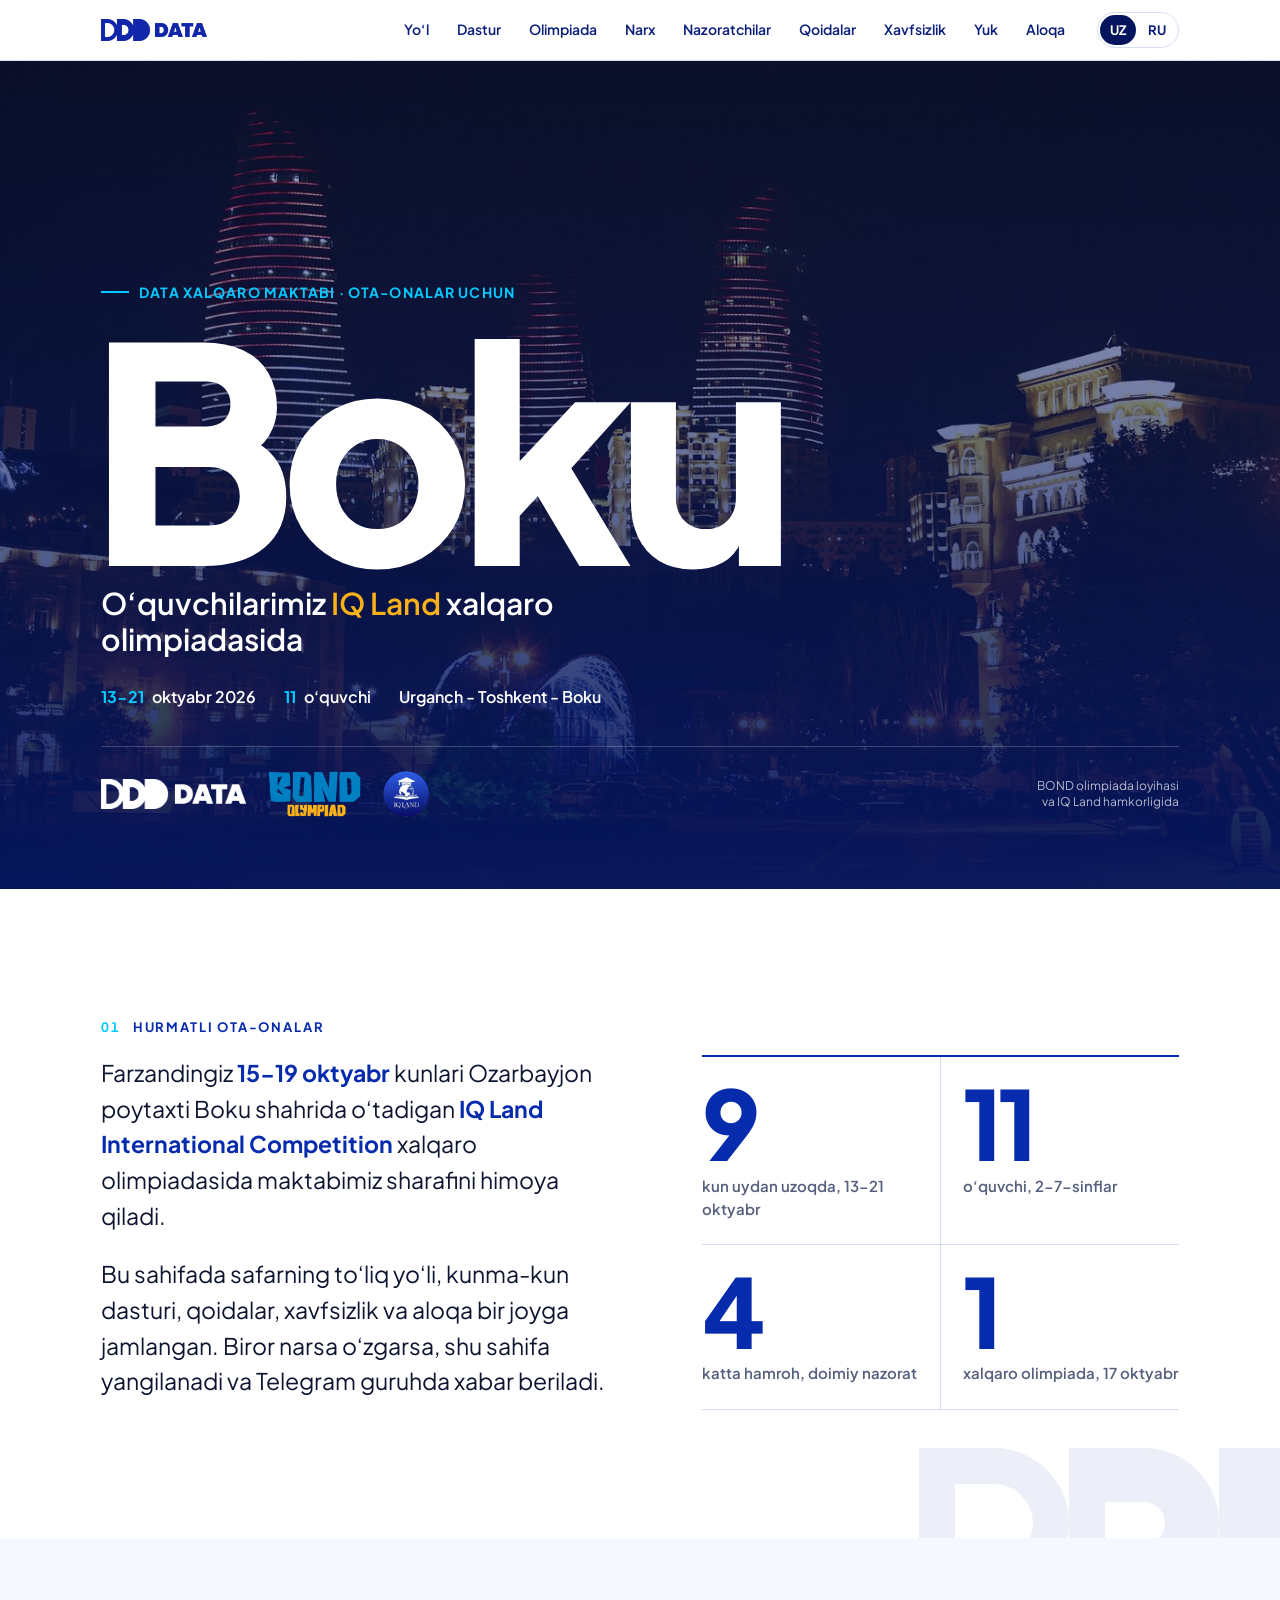
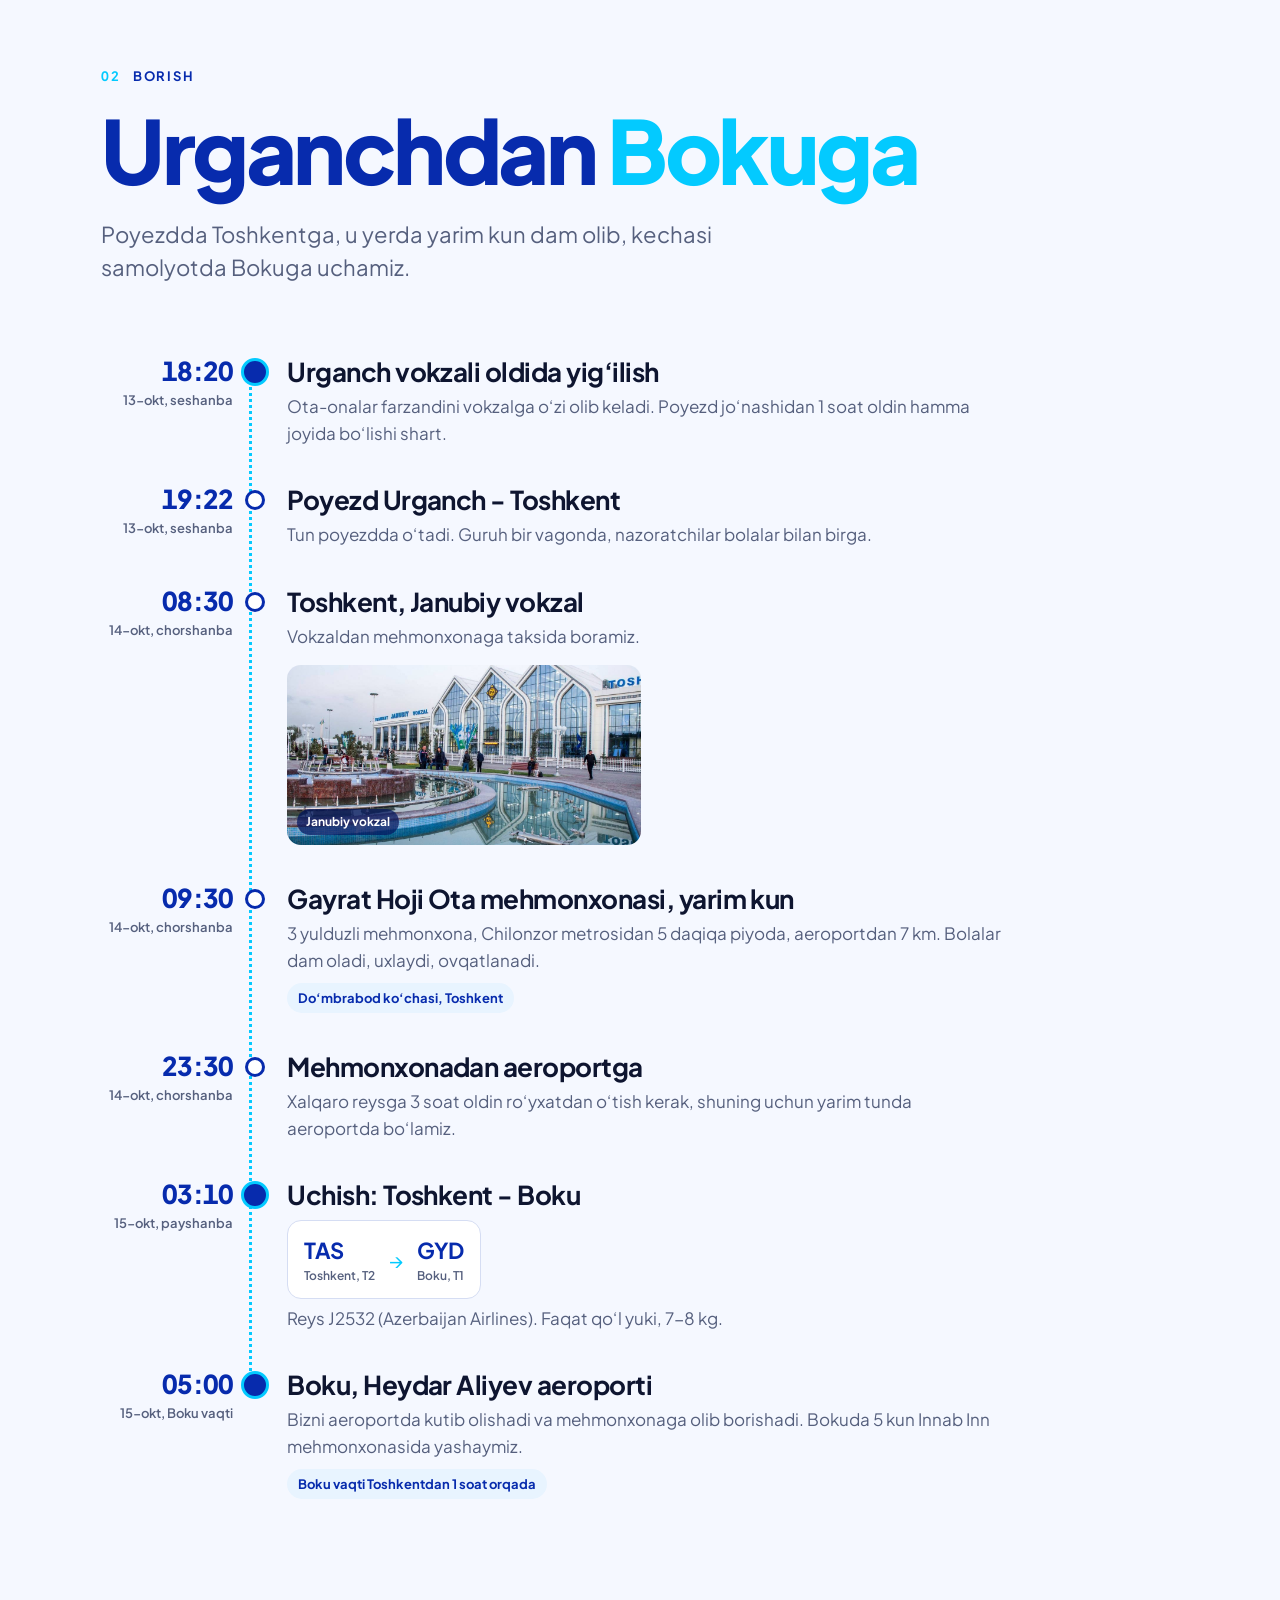
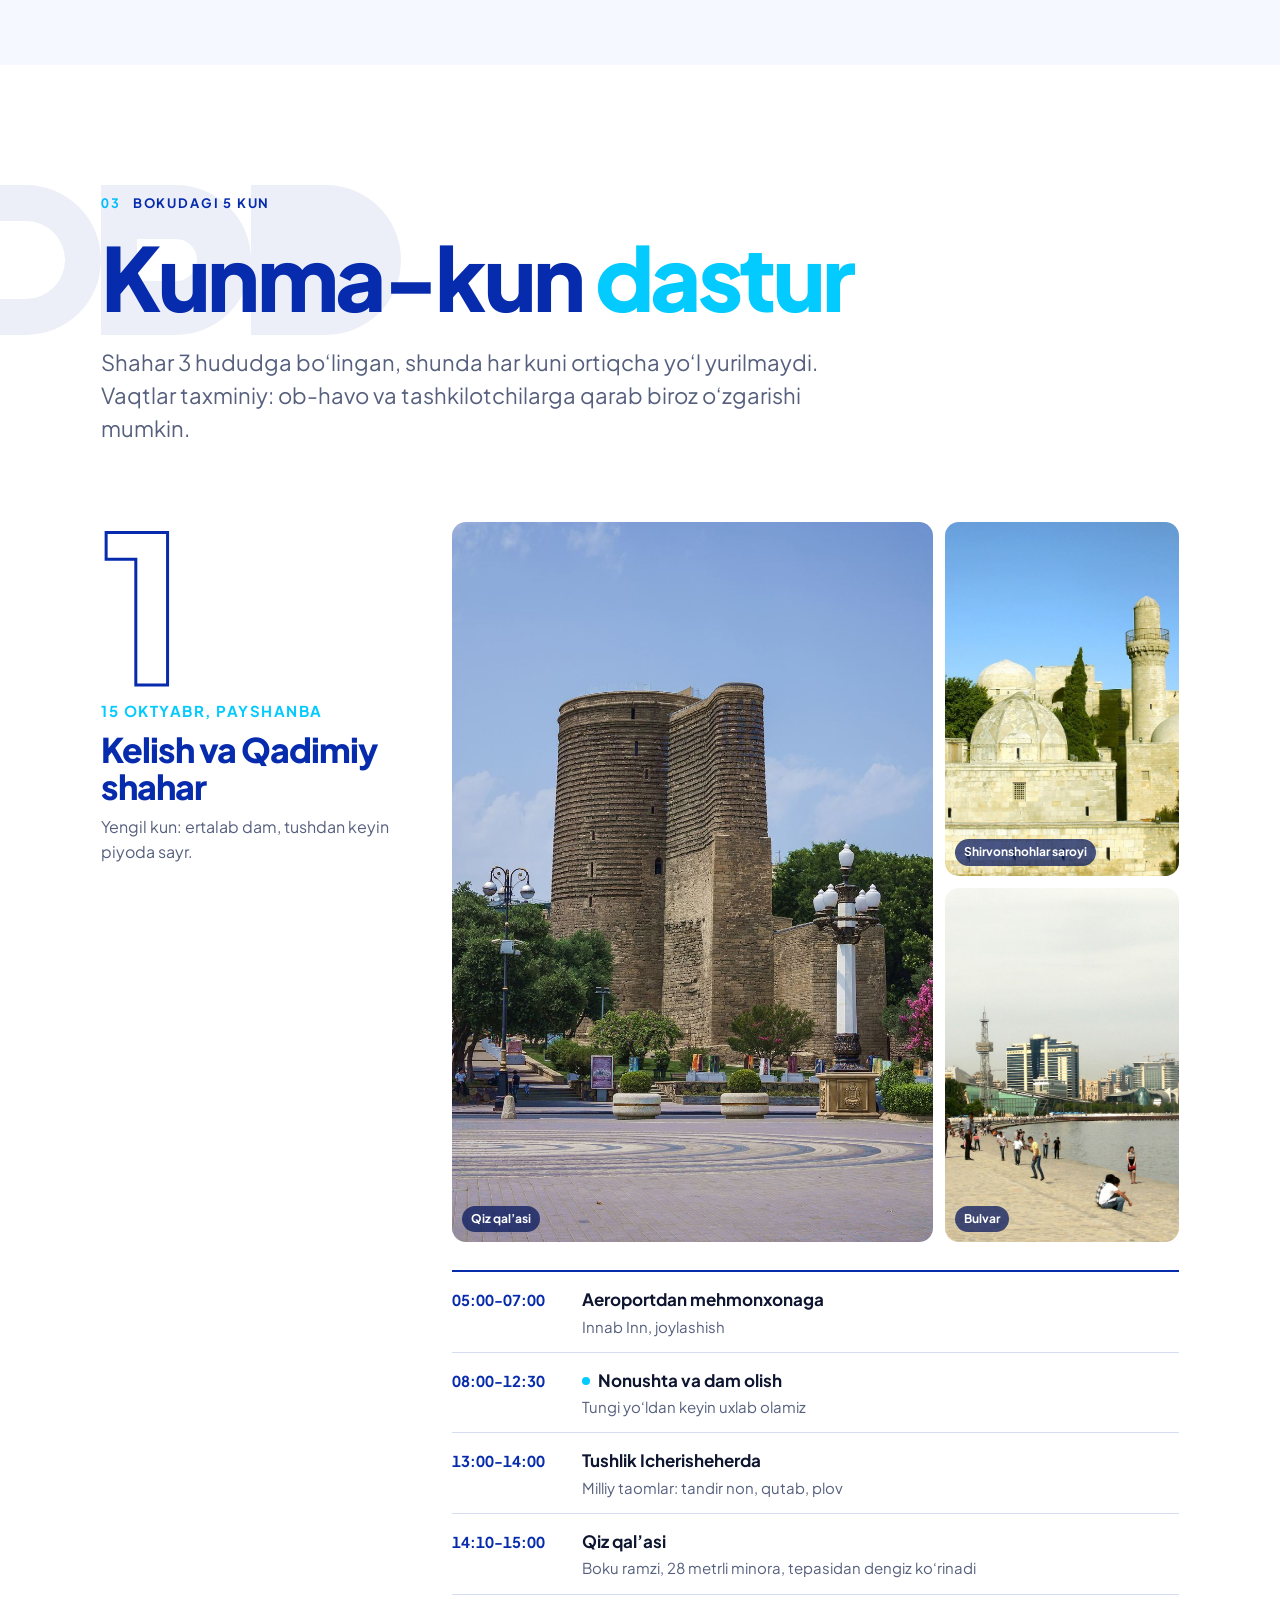
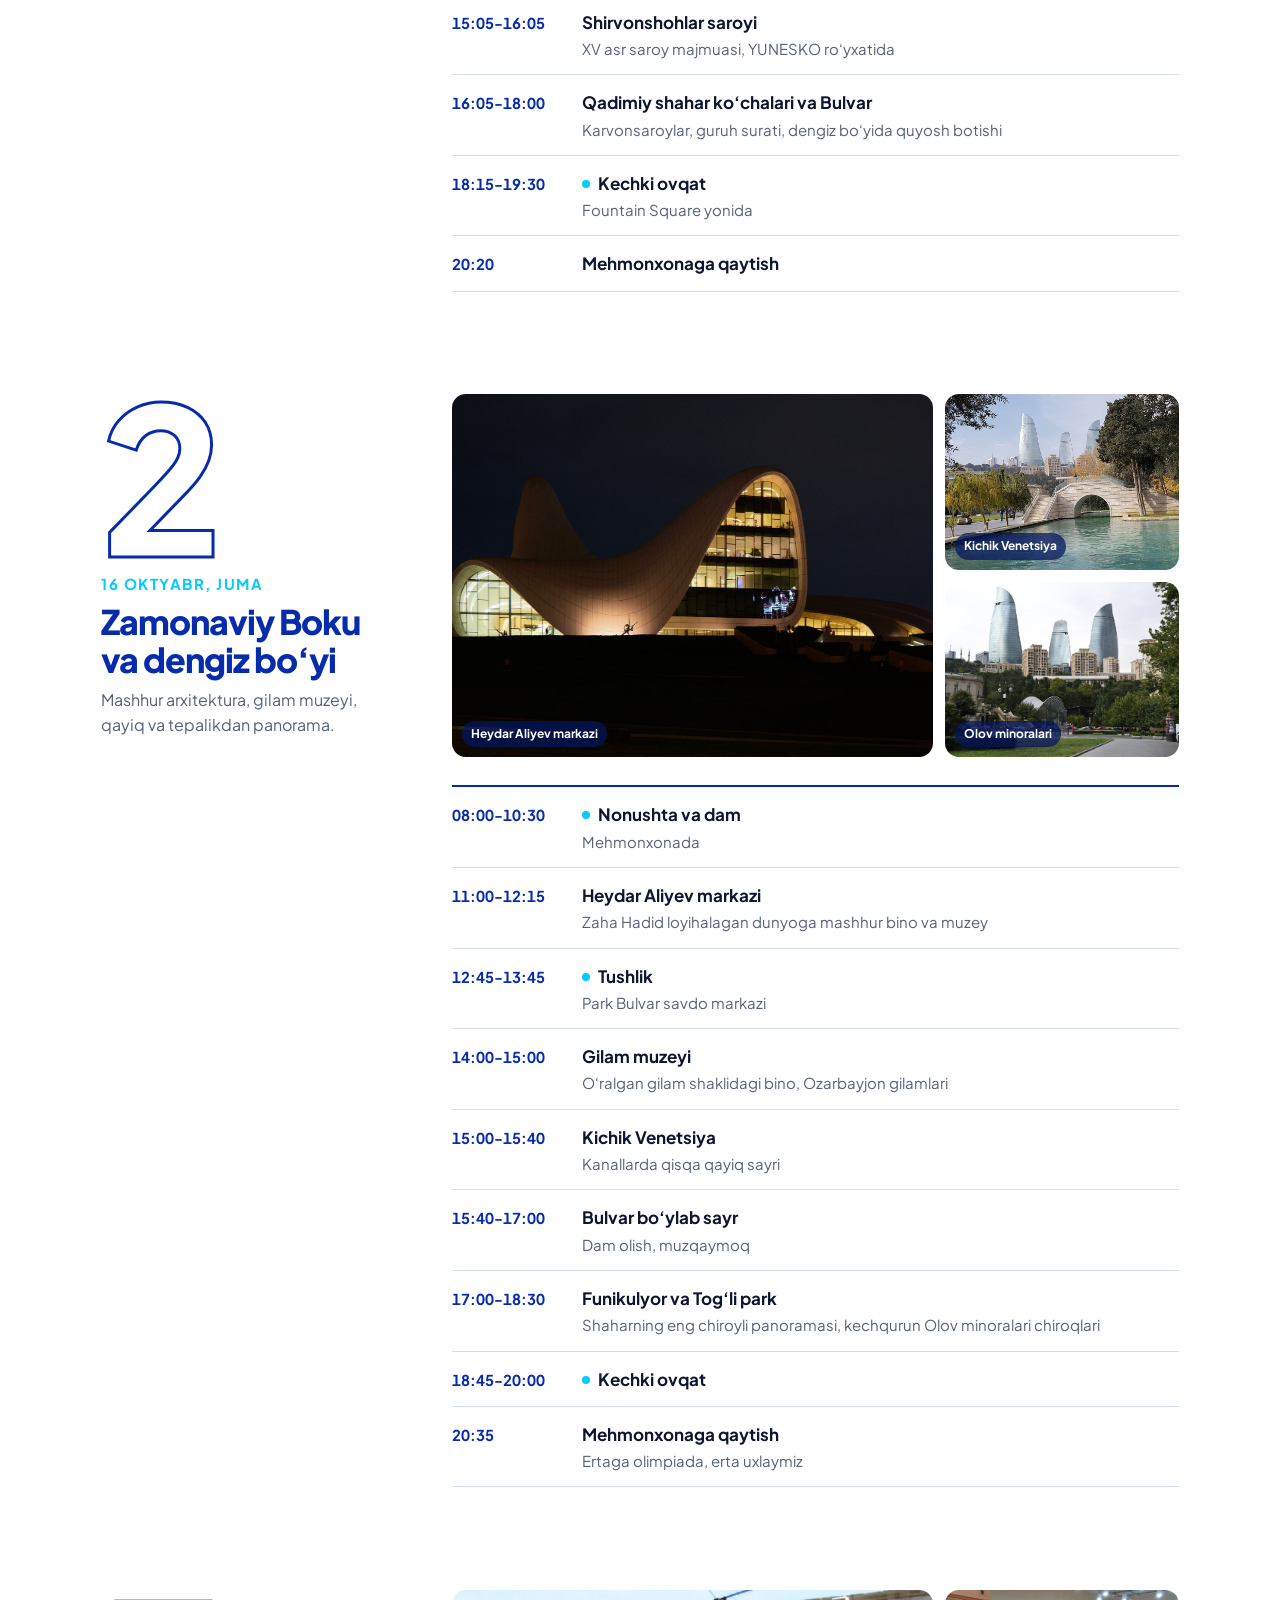
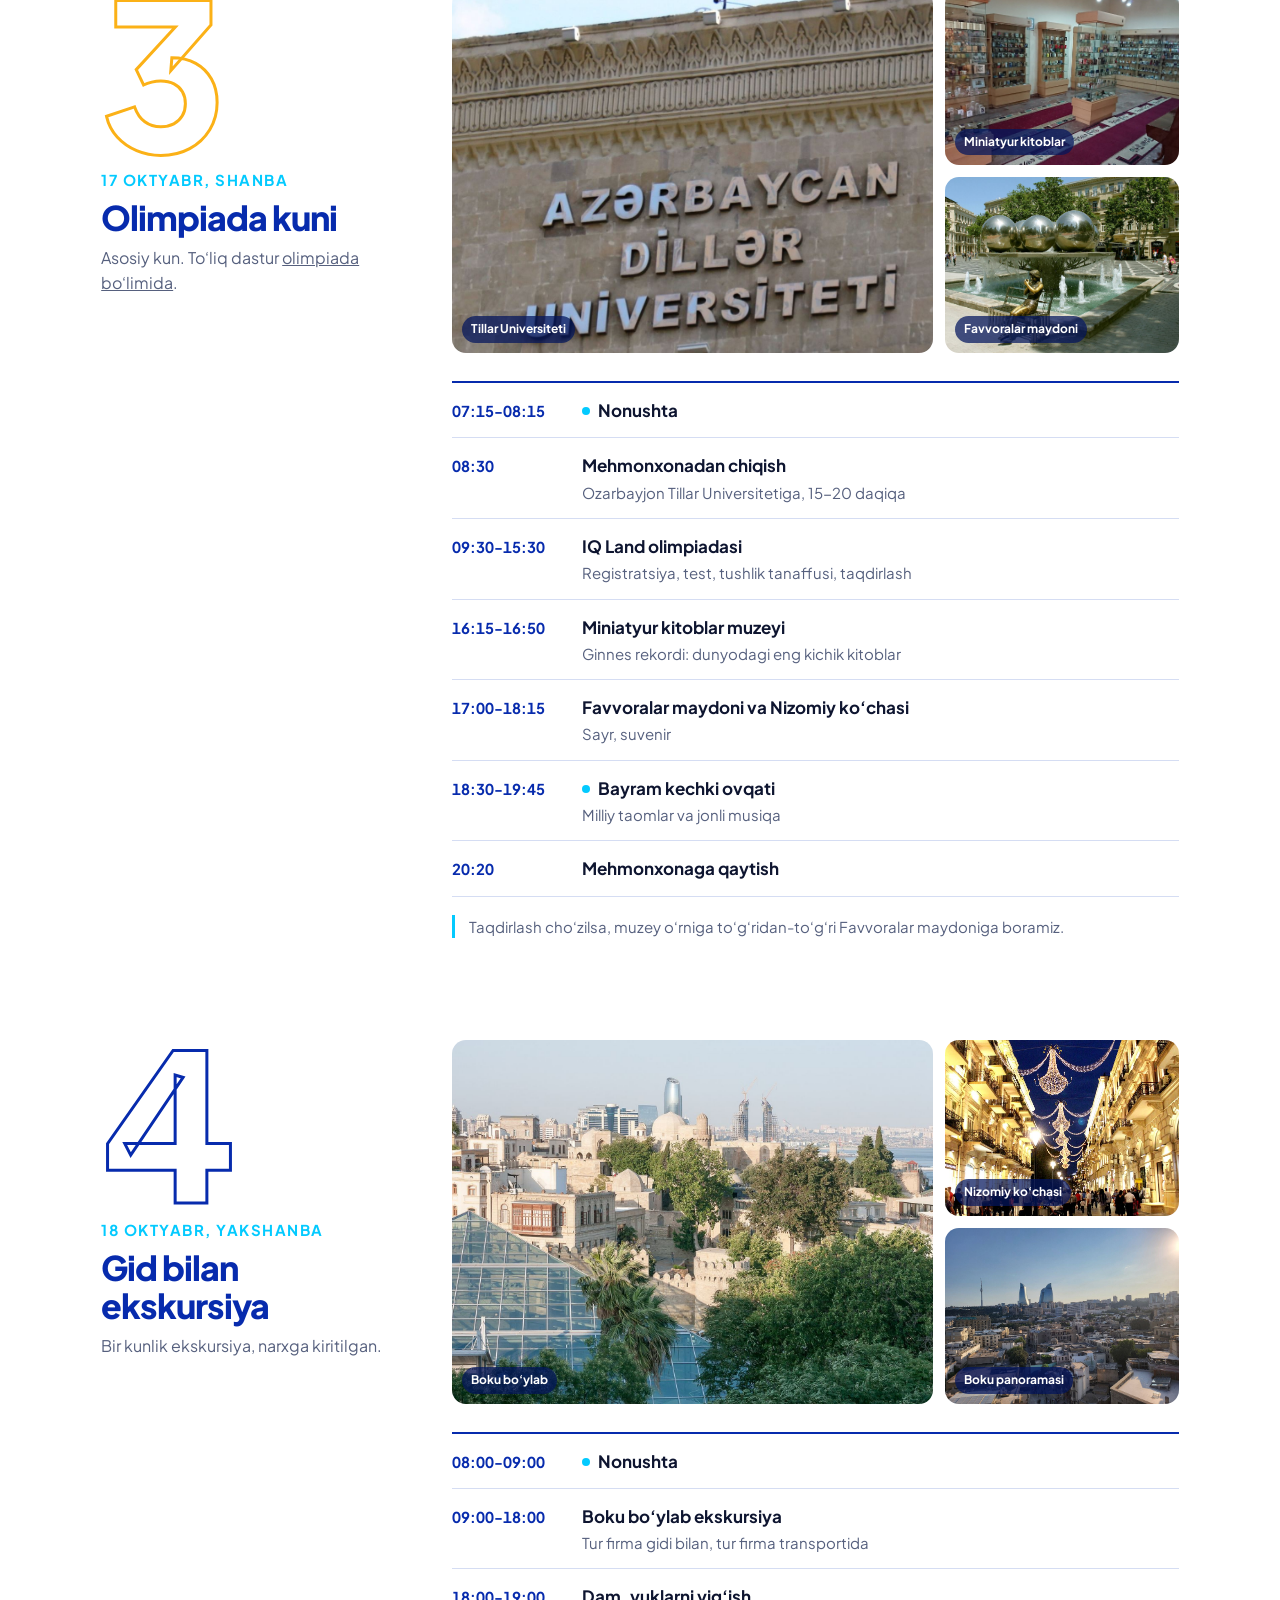
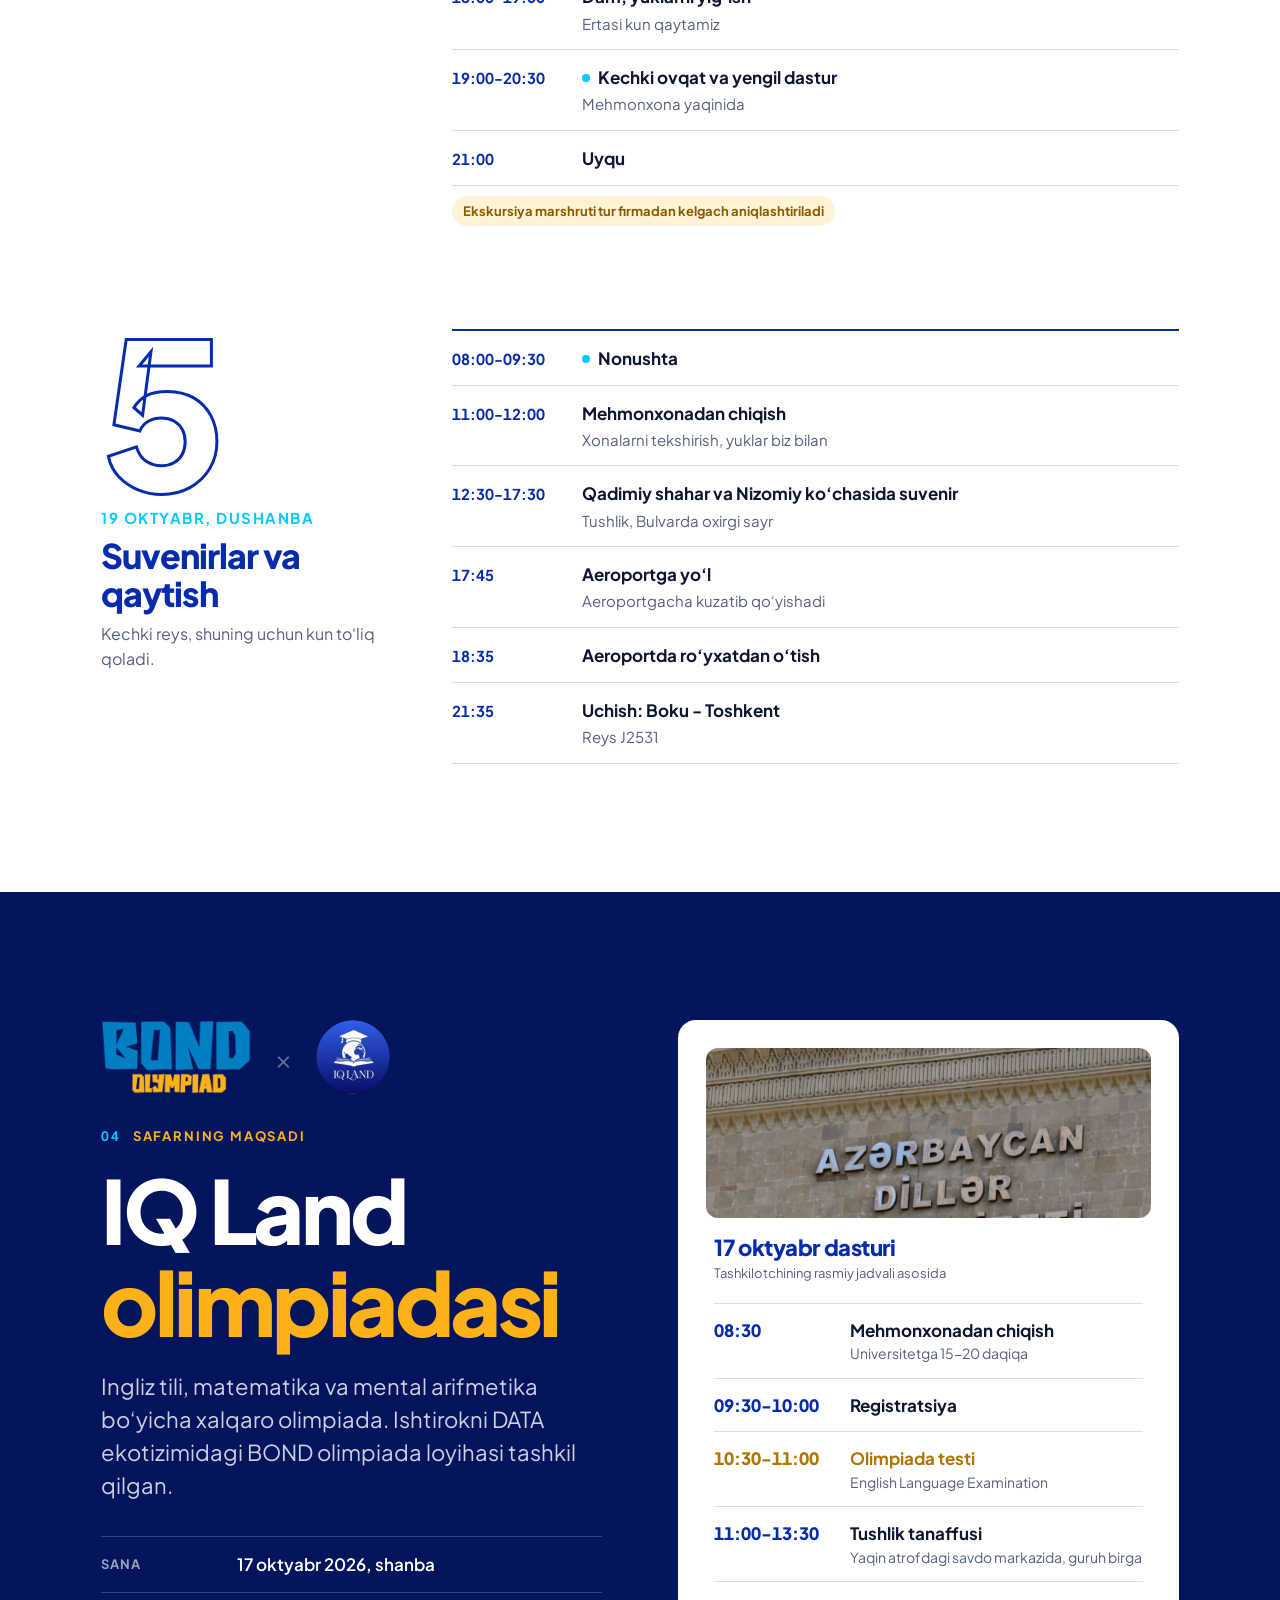
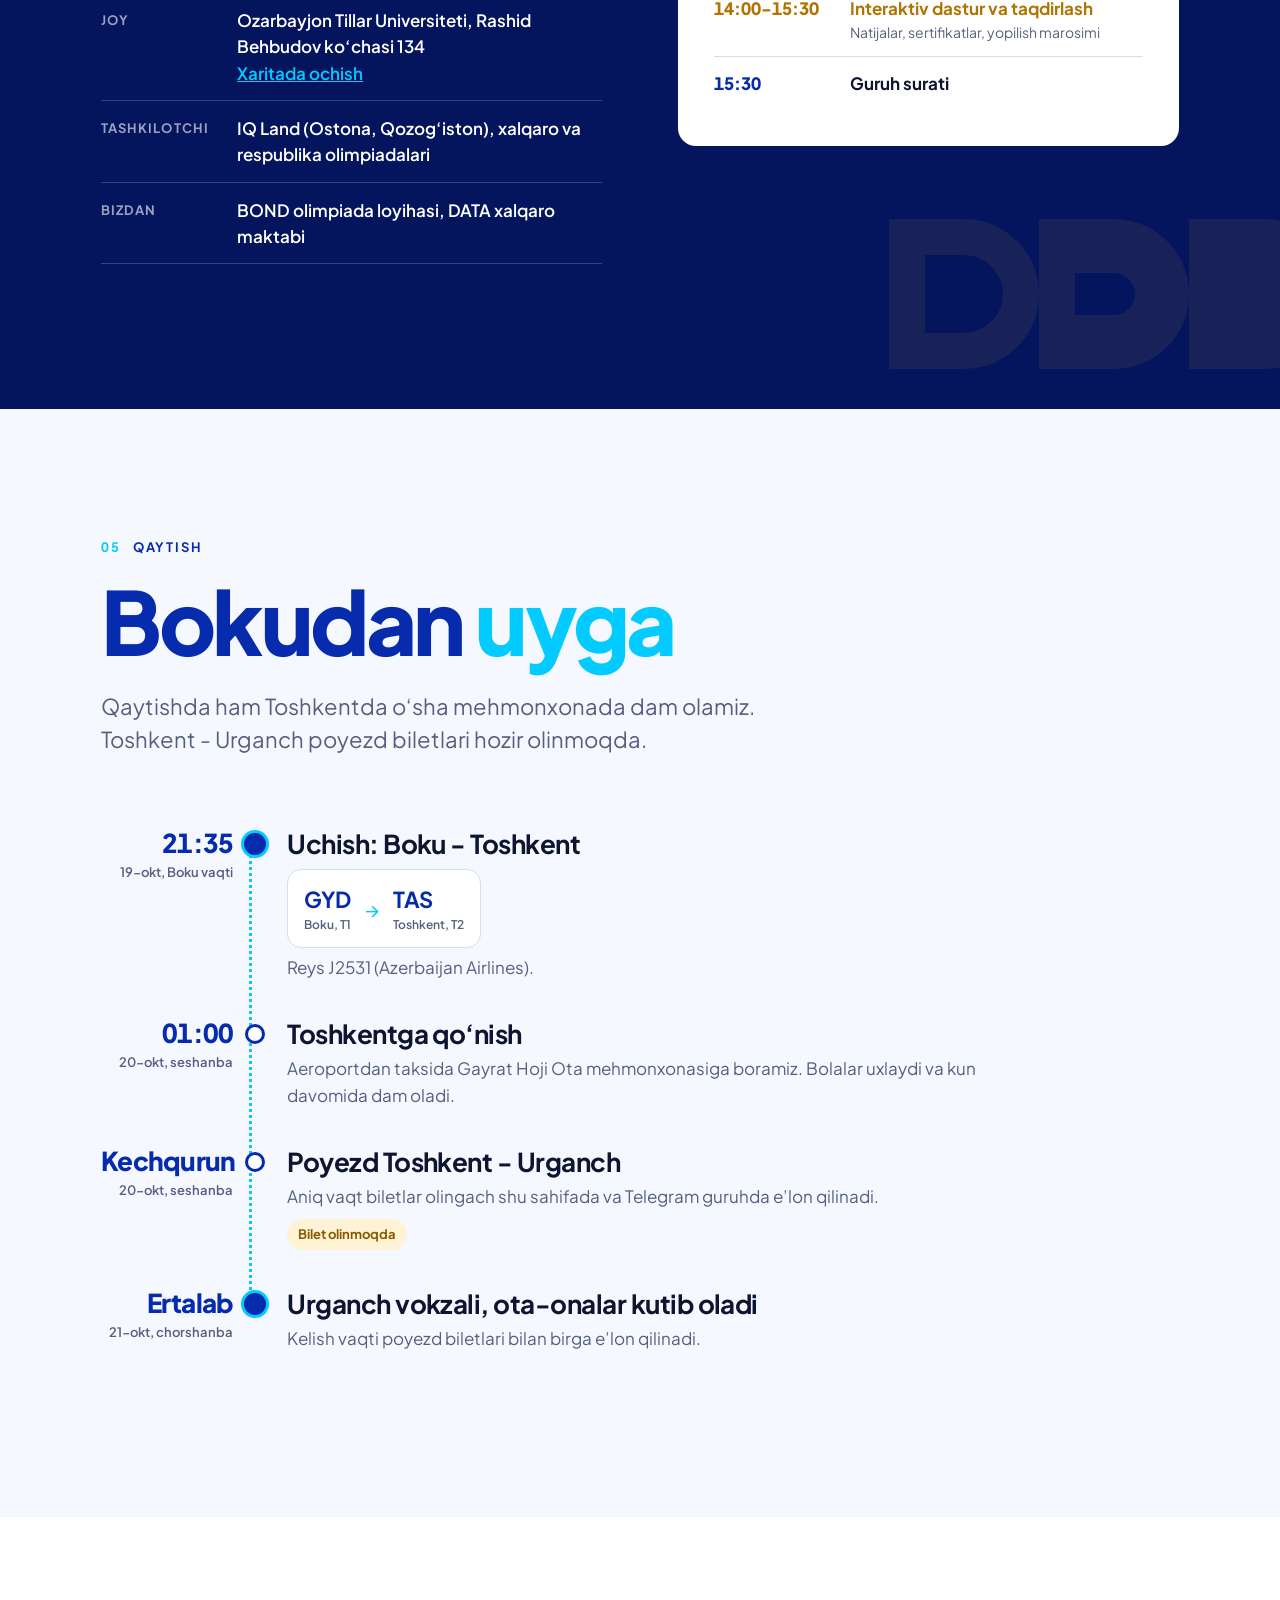
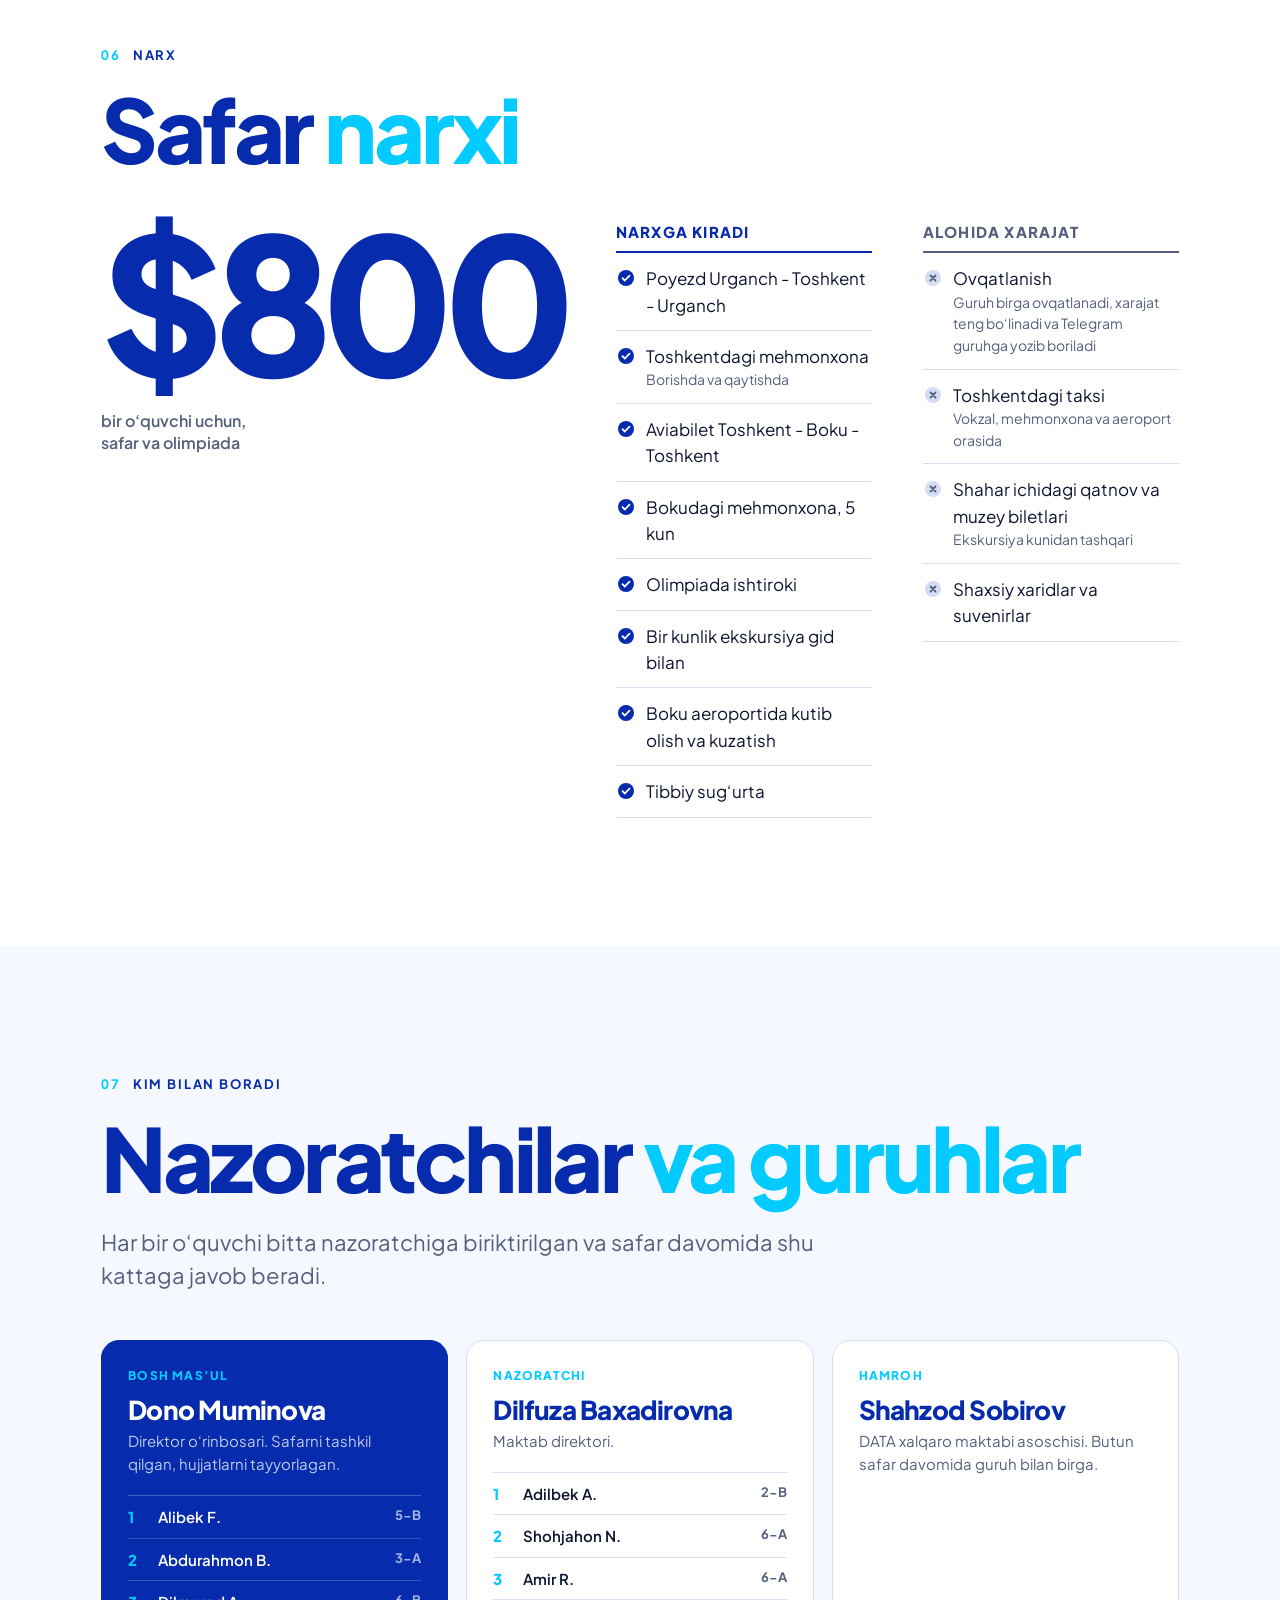
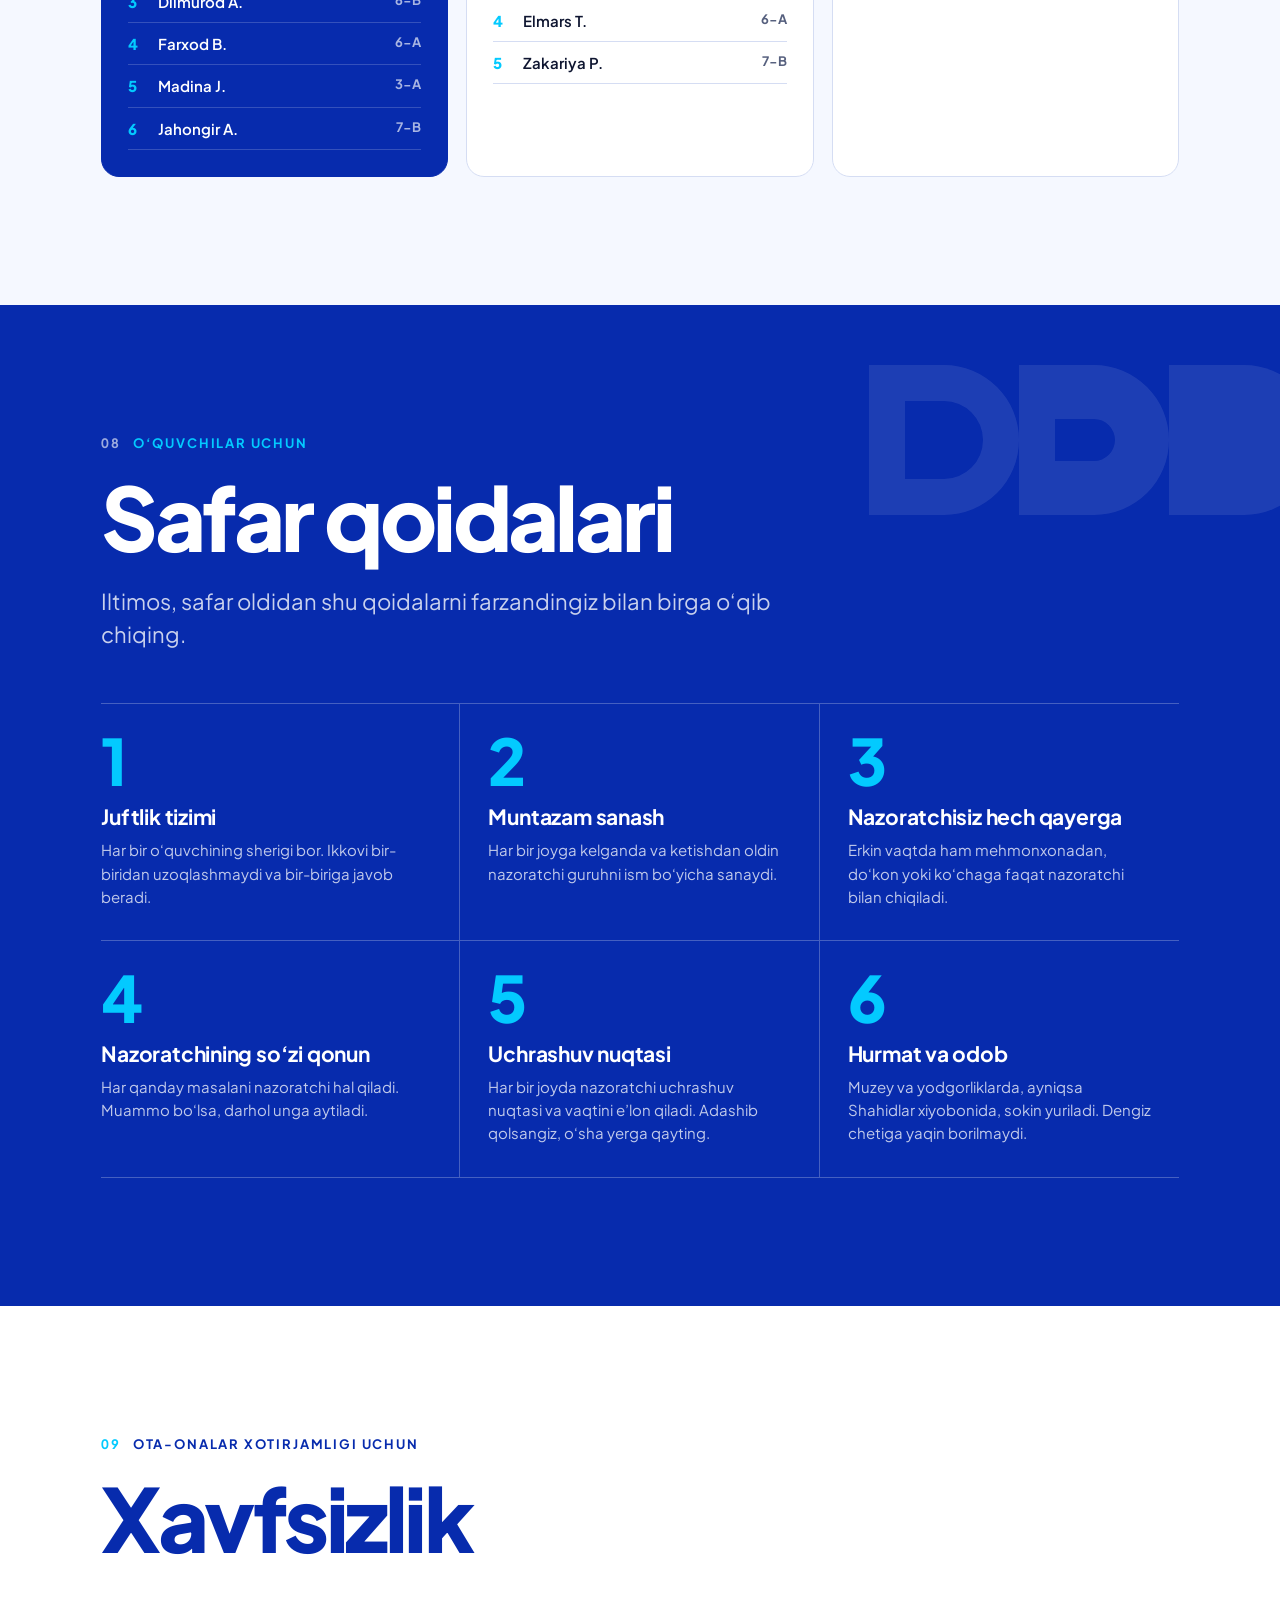
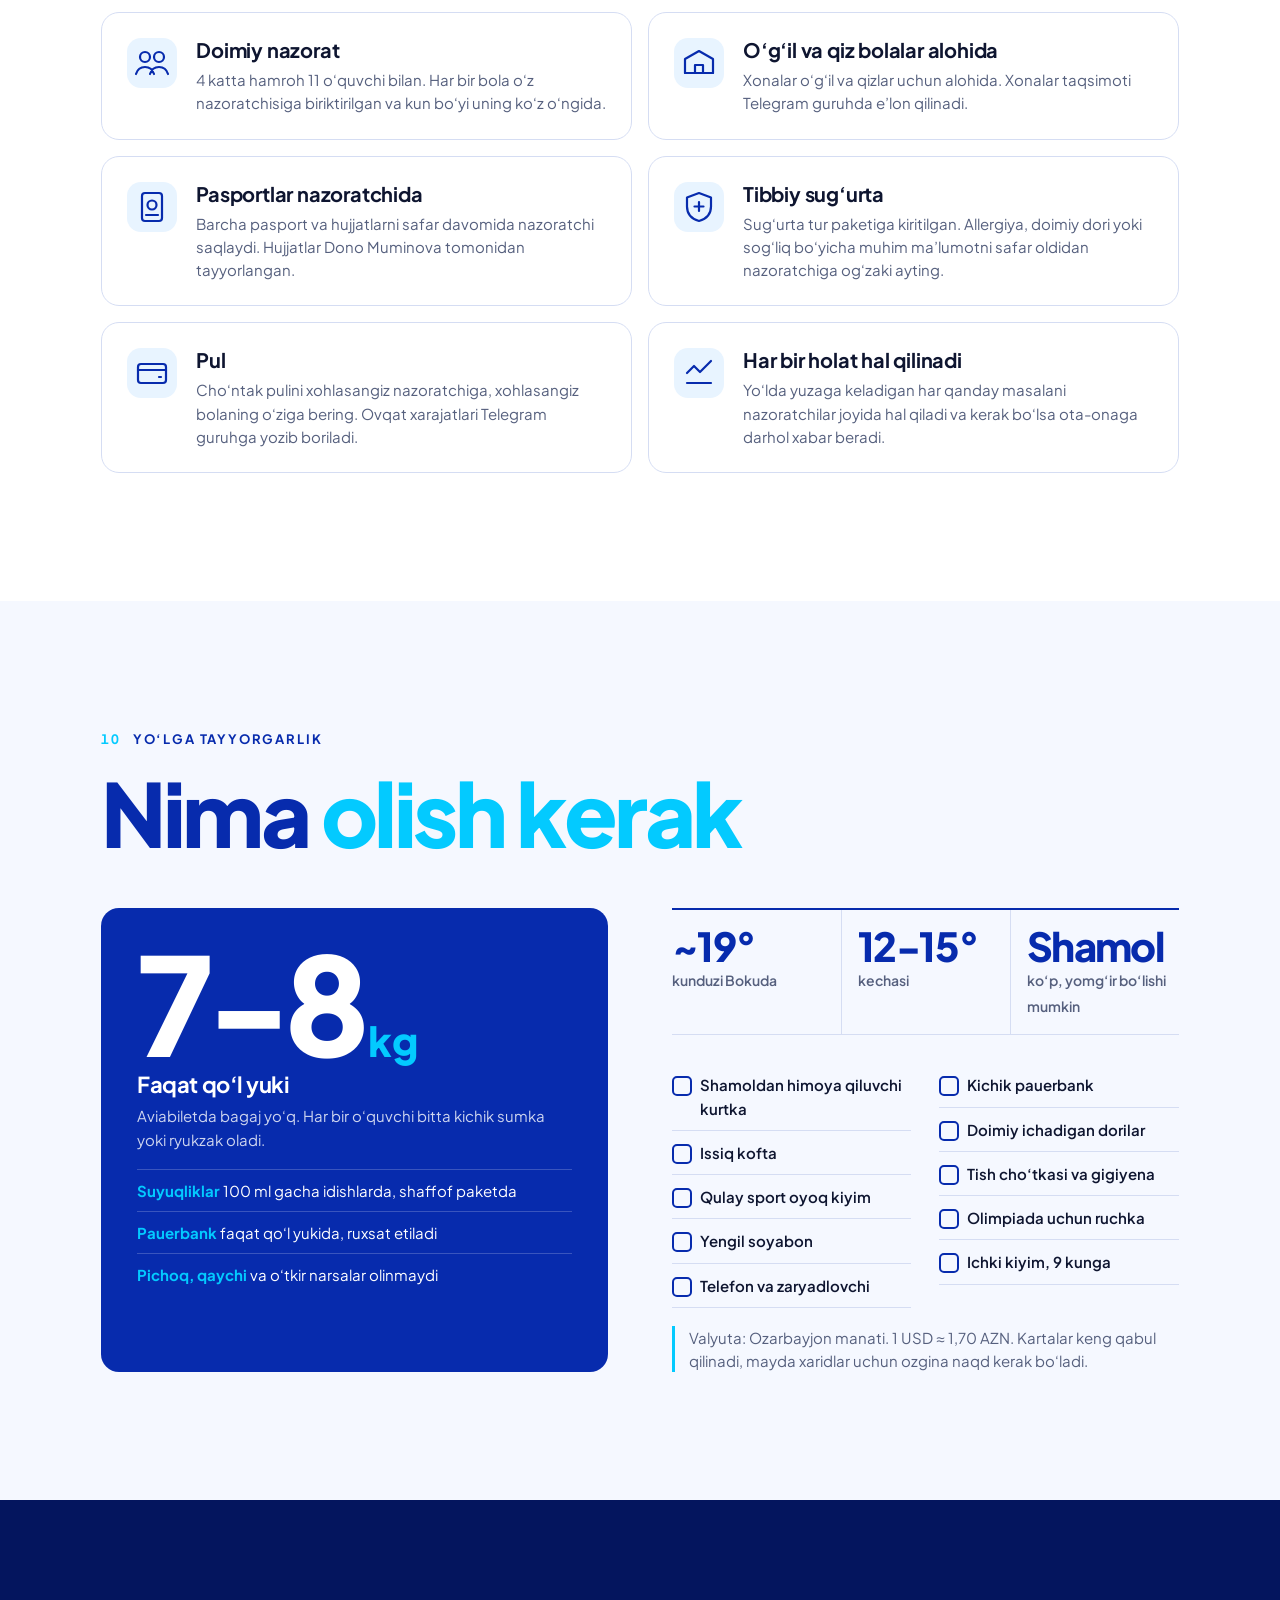
==== commit d2e6fbbd: "Rus tili versiyasi (ru.html) va til almashtirgich qo'shildi Ism-familiya tuzatildi: Shahzod Sobirov." ====
--- a/index.html
+++ b/index.html
@@ -11,6 +11,7 @@
 <meta property="og:title" content="Boku safari 2026 - DATA xalqaro maktabi">
 <meta property="og:description" content="Ota-onalar uchun: dastur, olimpiada, qoidalar, xavfsizlik va aloqa. 13-21 oktyabr.">
 <meta property="og:image" content="assets/og.jpg">
+<link rel="alternate" hreflang="ru" href="ru.html">
 <link rel="icon" href="assets/logo/favicon.png">
 <link rel="preconnect" href="https://fonts.googleapis.com">
 <link rel="preconnect" href="https://fonts.gstatic.com" crossorigin>
@@ -43,6 +44,7 @@
       <a href="#yuk">Yuk</a>
       <a href="#aloqa">Aloqa</a>
     </nav>
+    <div class="lang" aria-label="Til"><a href="index.html" aria-current="page" lang="uz">UZ</a><a href="ru.html" lang="ru">RU</a></div>
   </div>
 </header>
 
@@ -446,7 +448,7 @@
       </div>
       <div class="person">
         <div class="person__role">Hamroh</div>
-        <h3>Shahzod Sabirov</h3>
+        <h3>Shahzod Sobirov</h3>
         <p>DATA xalqaro maktabi asoschisi. Butun safar davomida guruh bilan birga.</p>
       </div>
     </div>
--- a/style.css
+++ b/style.css
@@ -52,6 +52,10 @@
   padding: 8px 12px; border-radius: 999px; white-space: nowrap;
 }
 .bar nav a:hover { background: var(--sky); }
+.lang { flex: none; display: flex; gap: 2px; border: 1px solid var(--line); border-radius: 999px; padding: 2px; }
+.lang a { font-size: 13px; font-weight: 700; color: var(--blue-ink); text-decoration: none; padding: 5px 10px; border-radius: 999px; }
+.lang a[aria-current="page"] { background: var(--navy); color: var(--white); }
+.lang a:not([aria-current]):hover { background: var(--sky); }
 
 /* ---------- Hero ---------- */
 .hero {
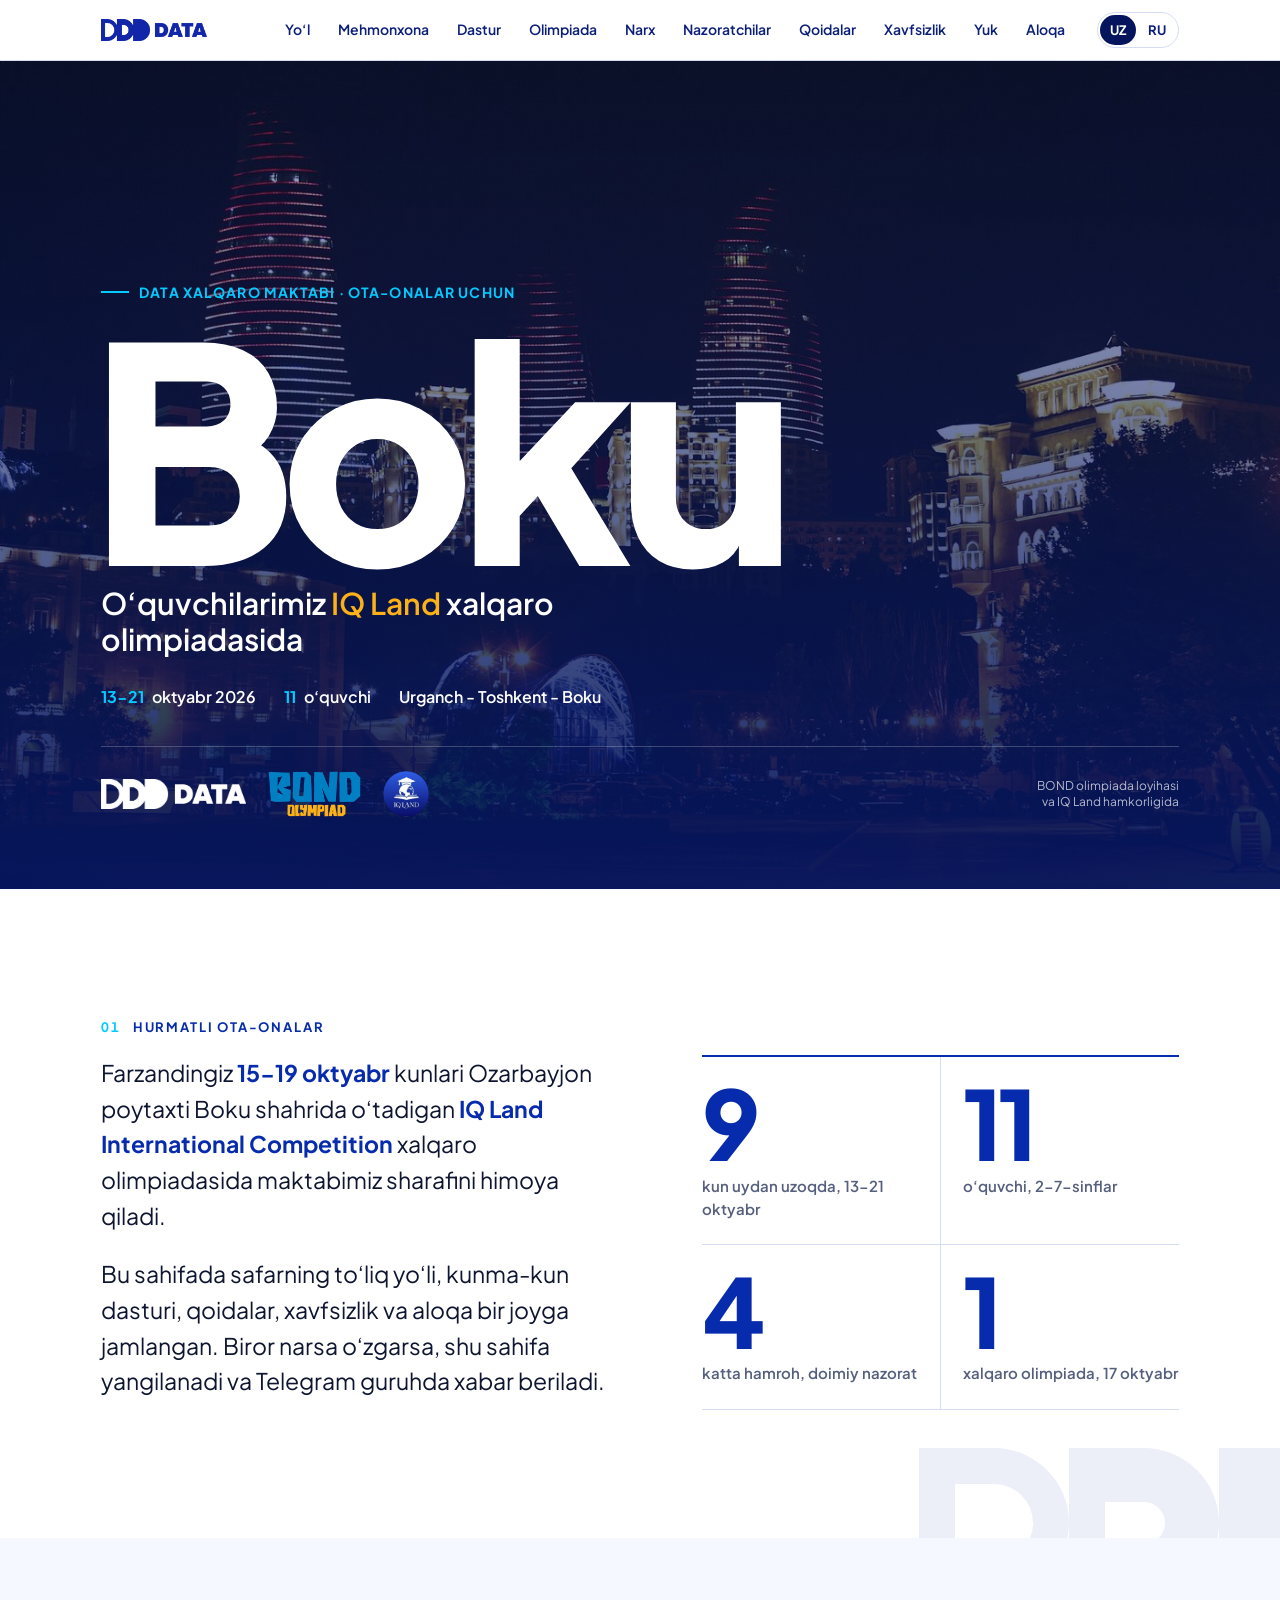
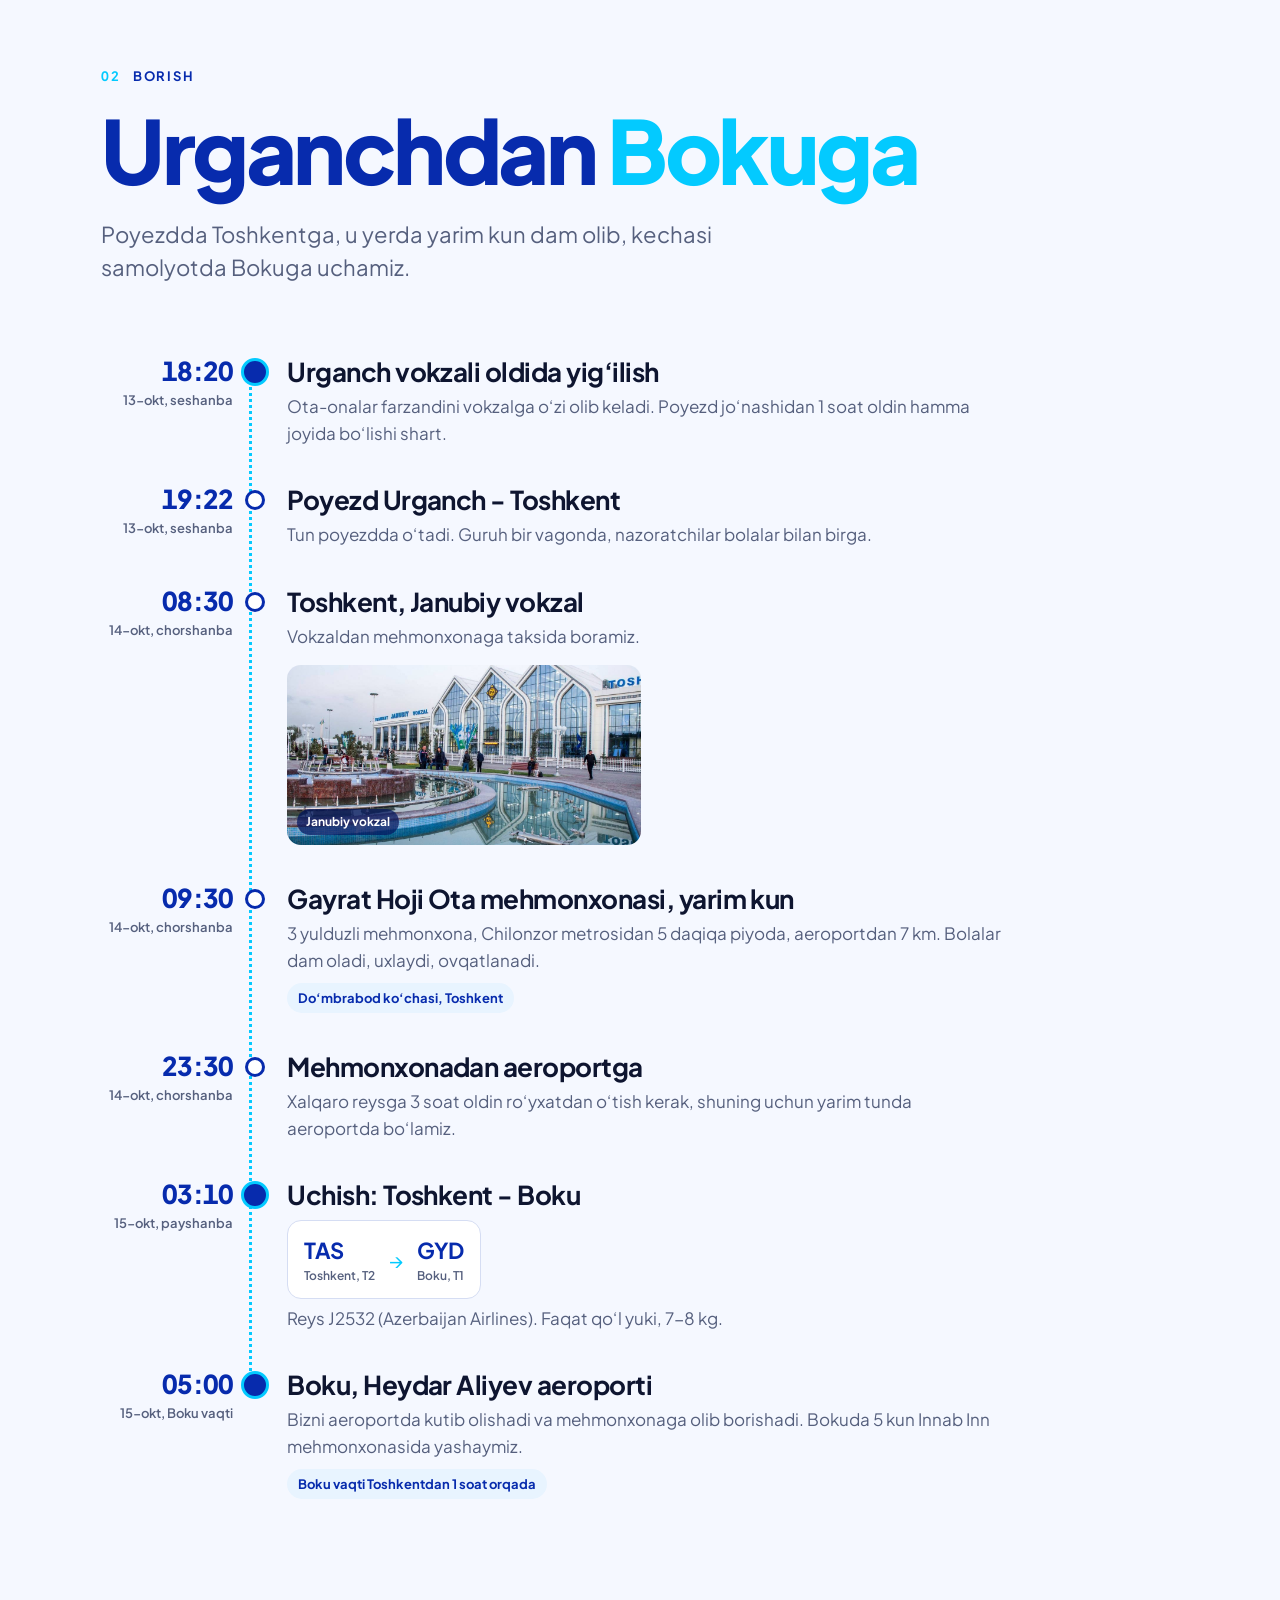
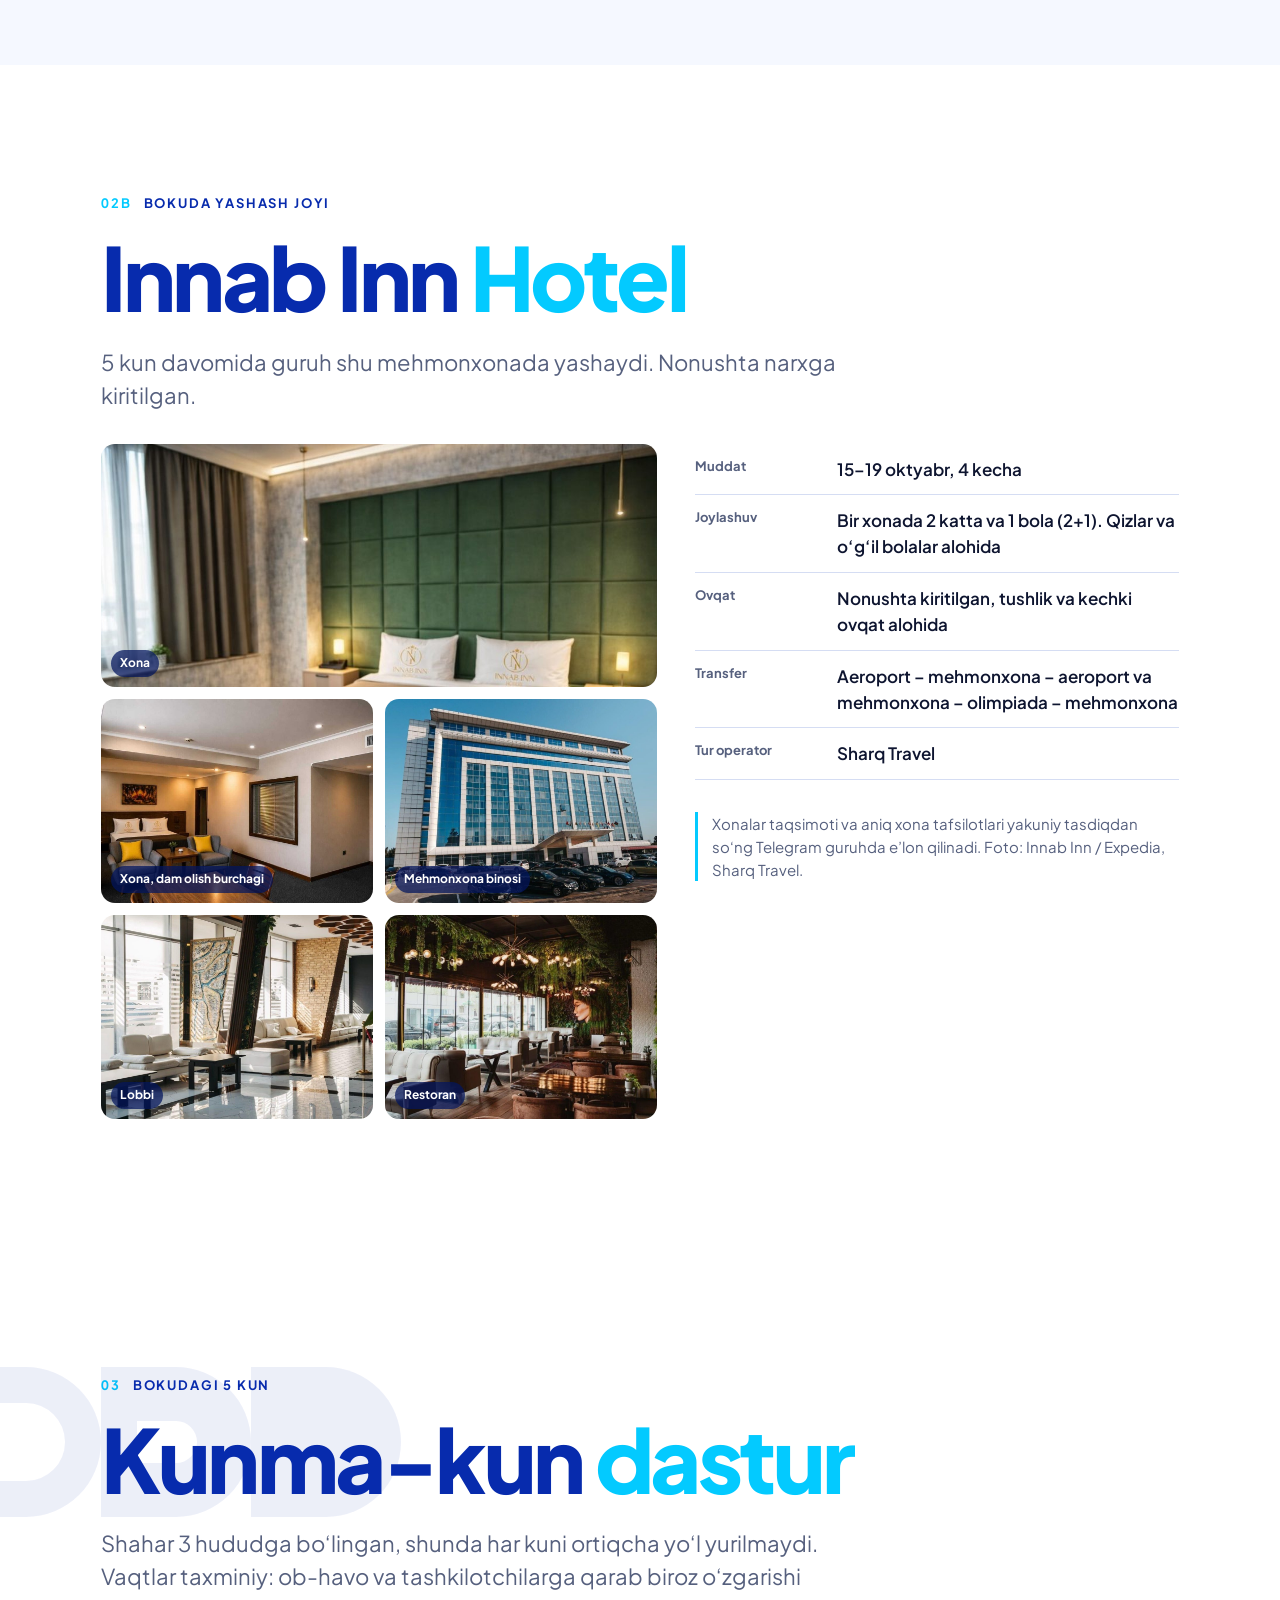
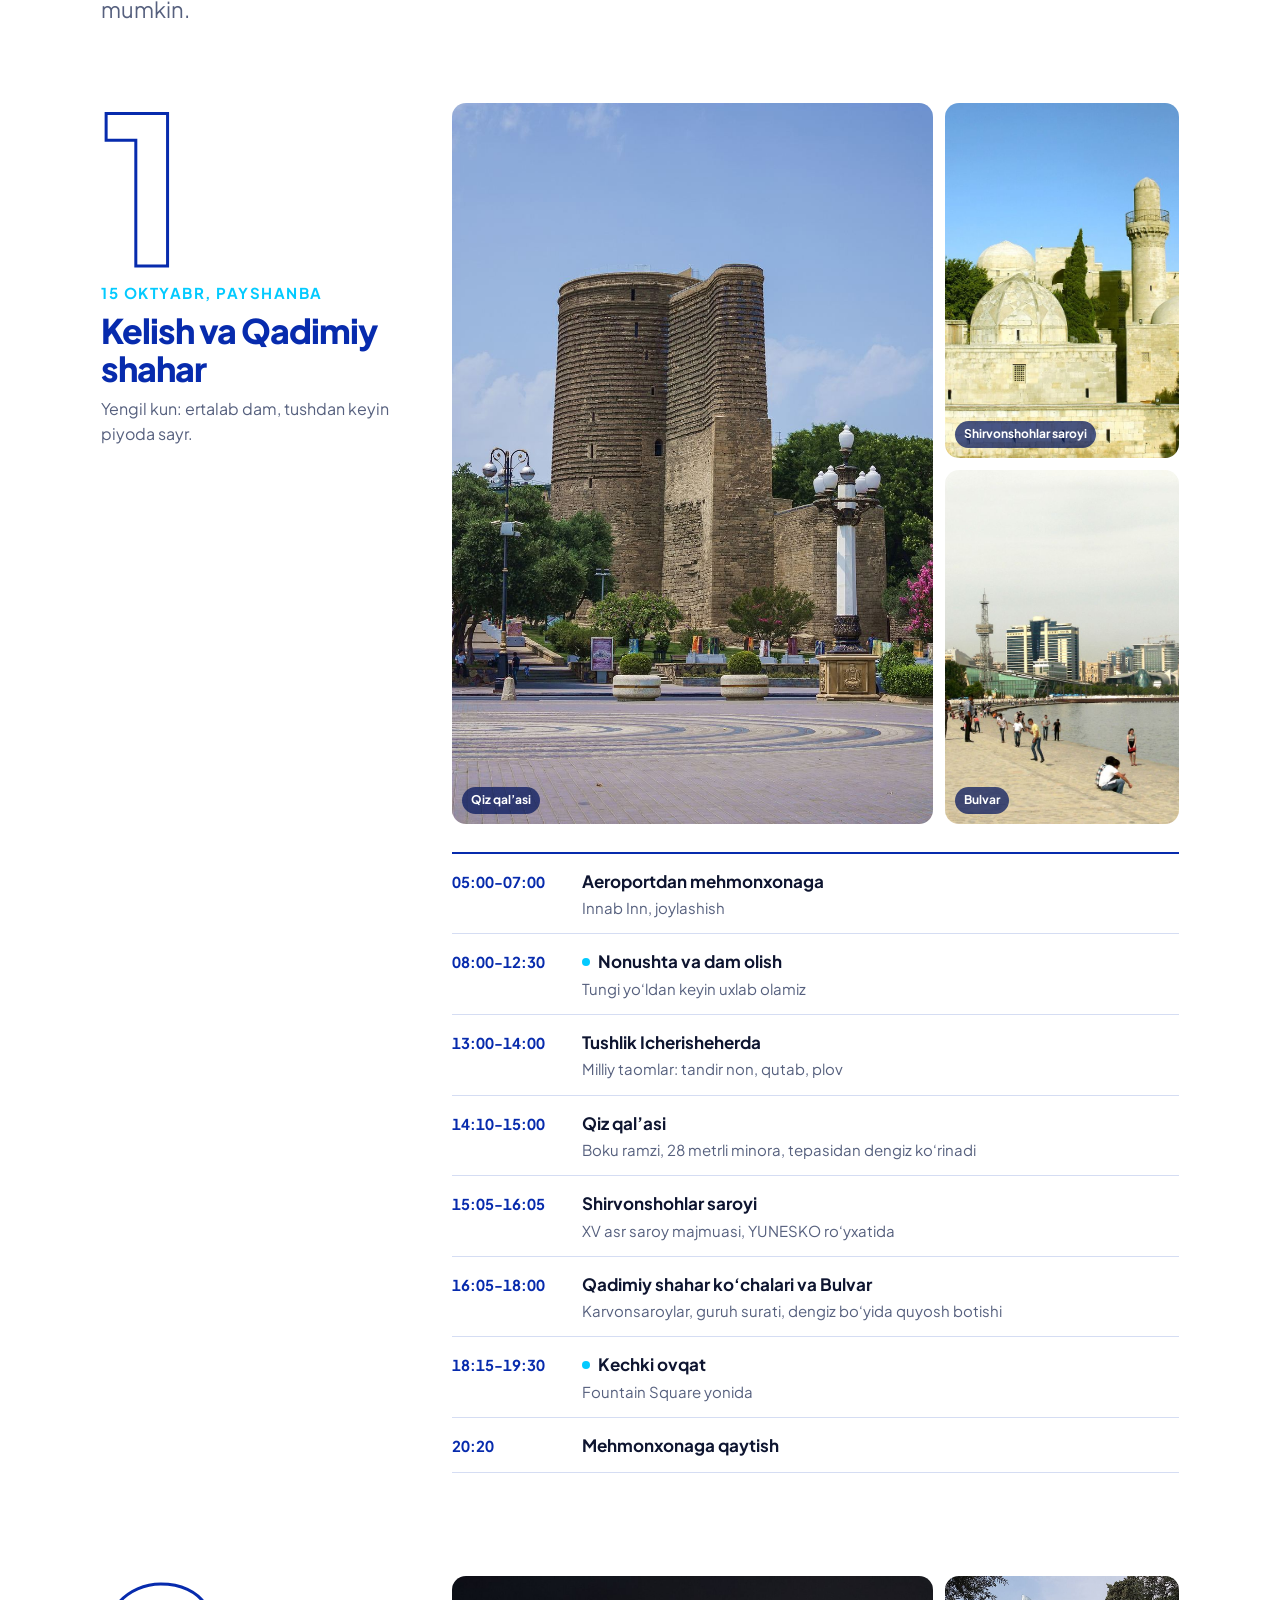
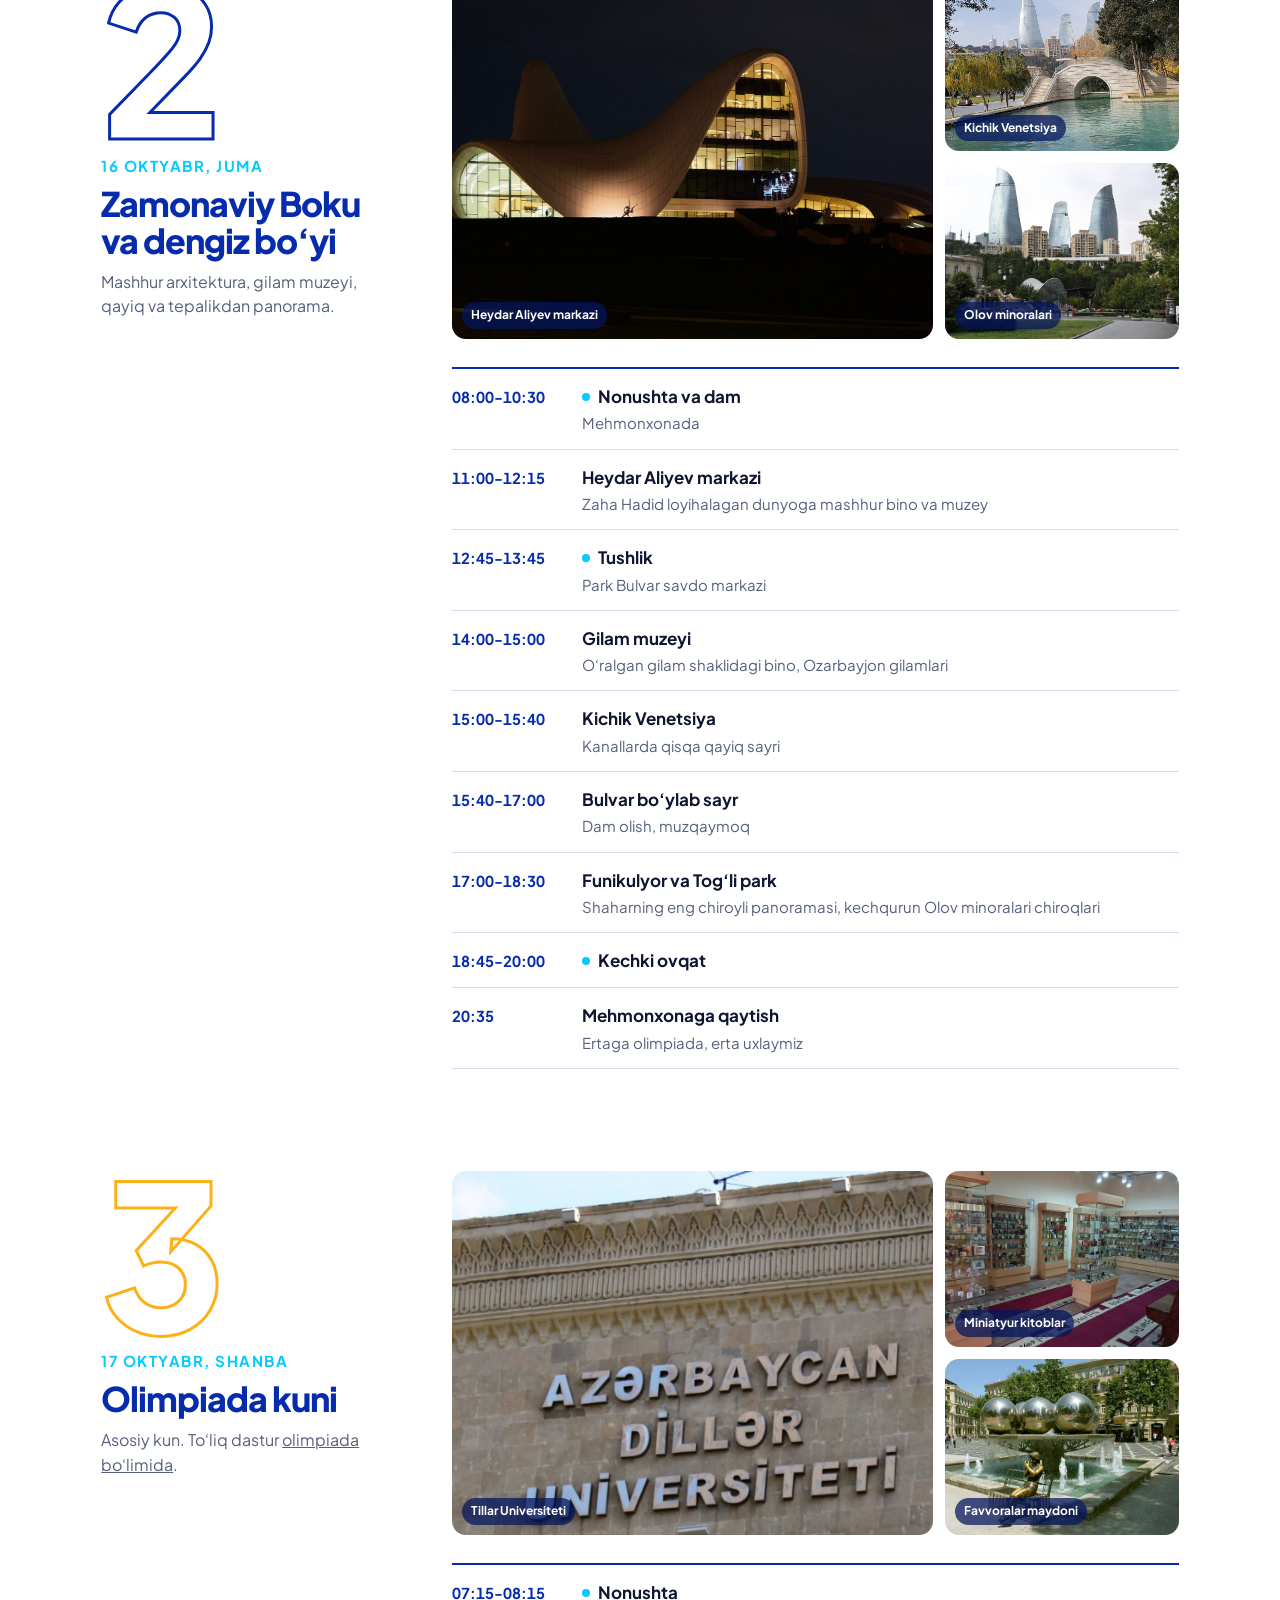
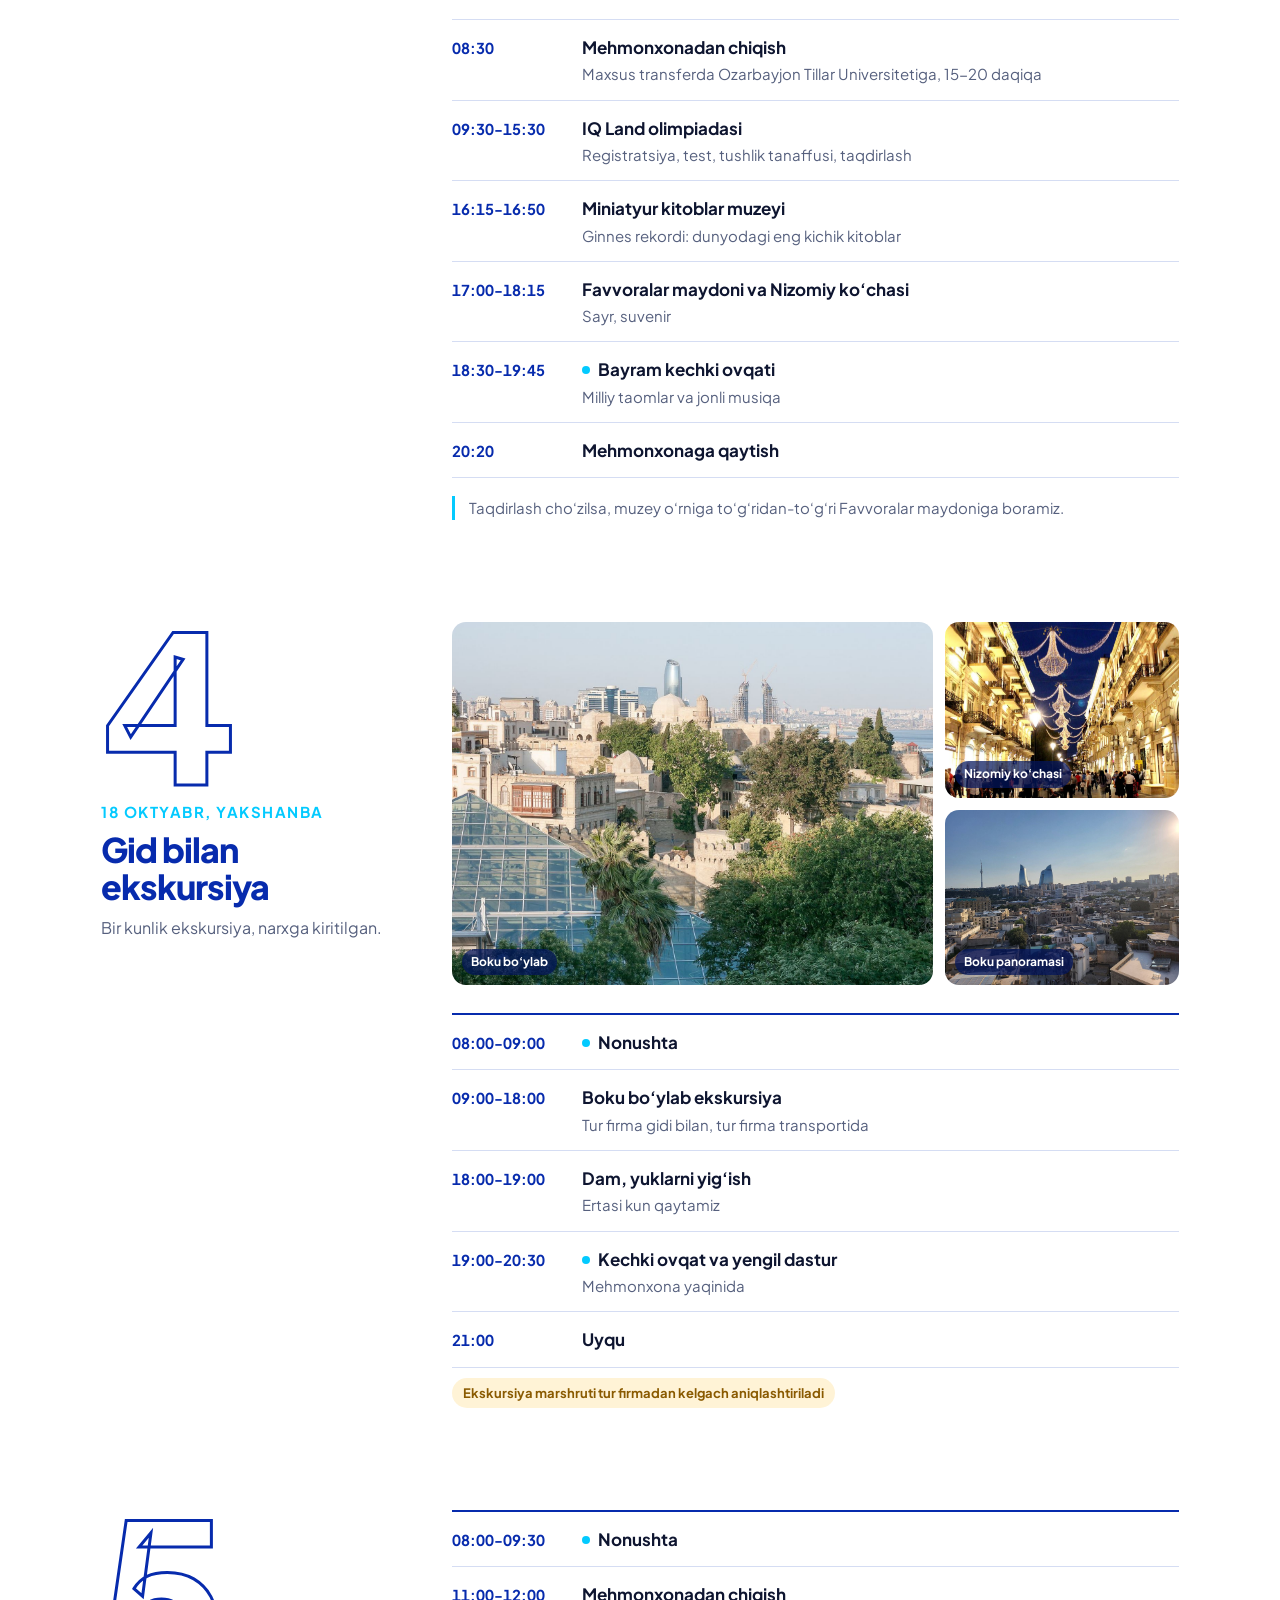
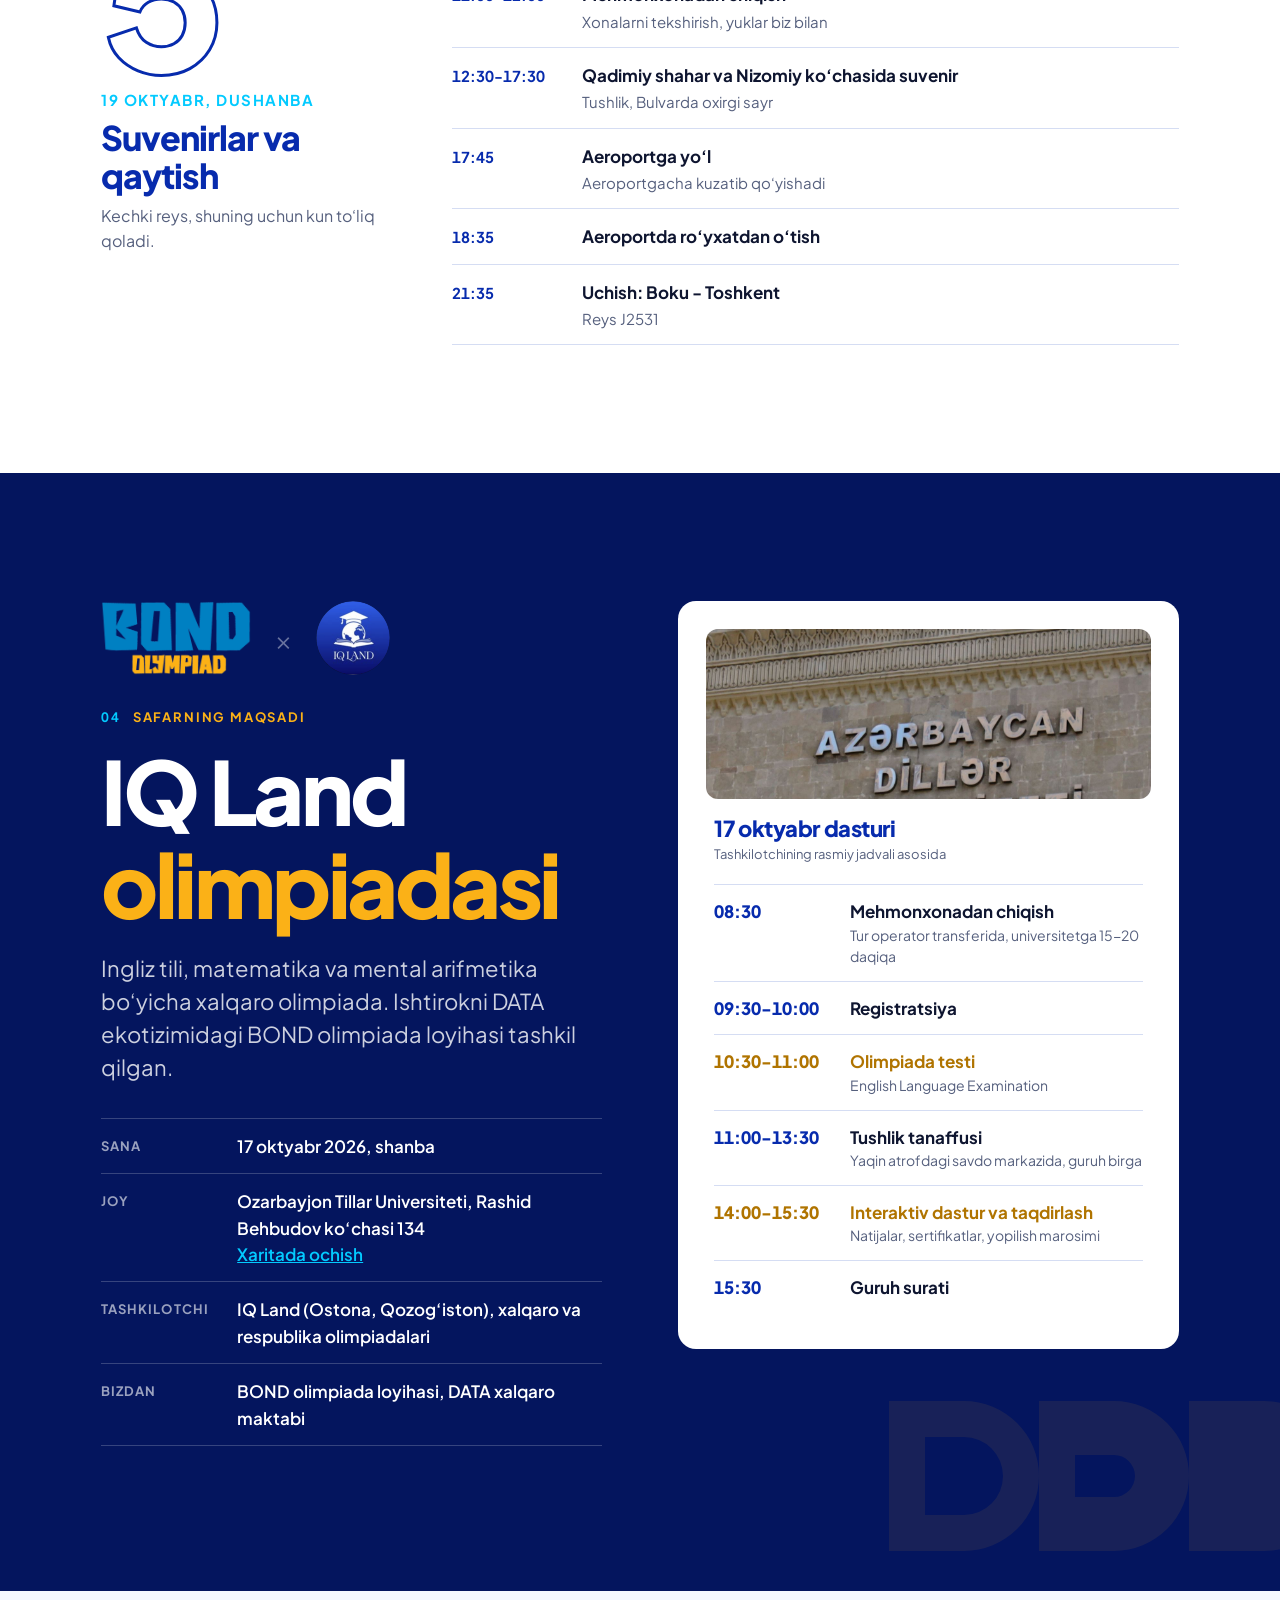
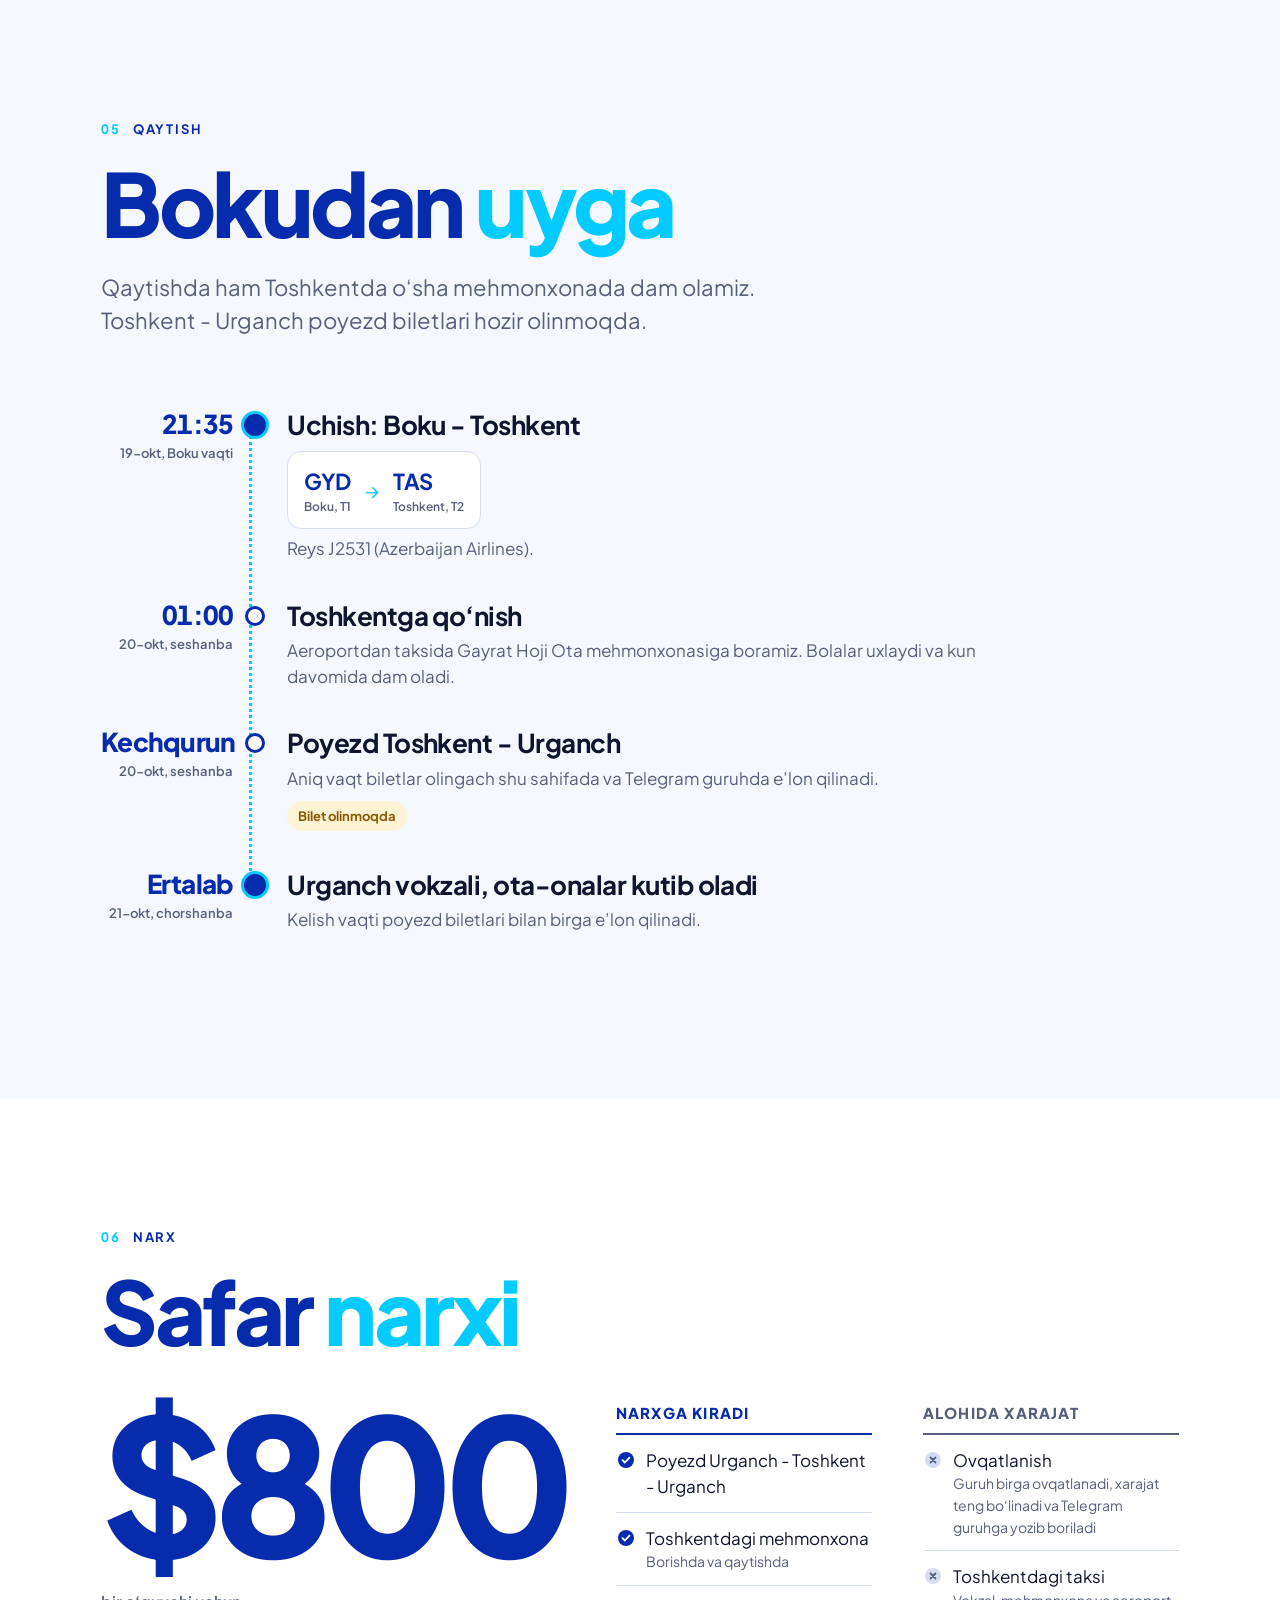
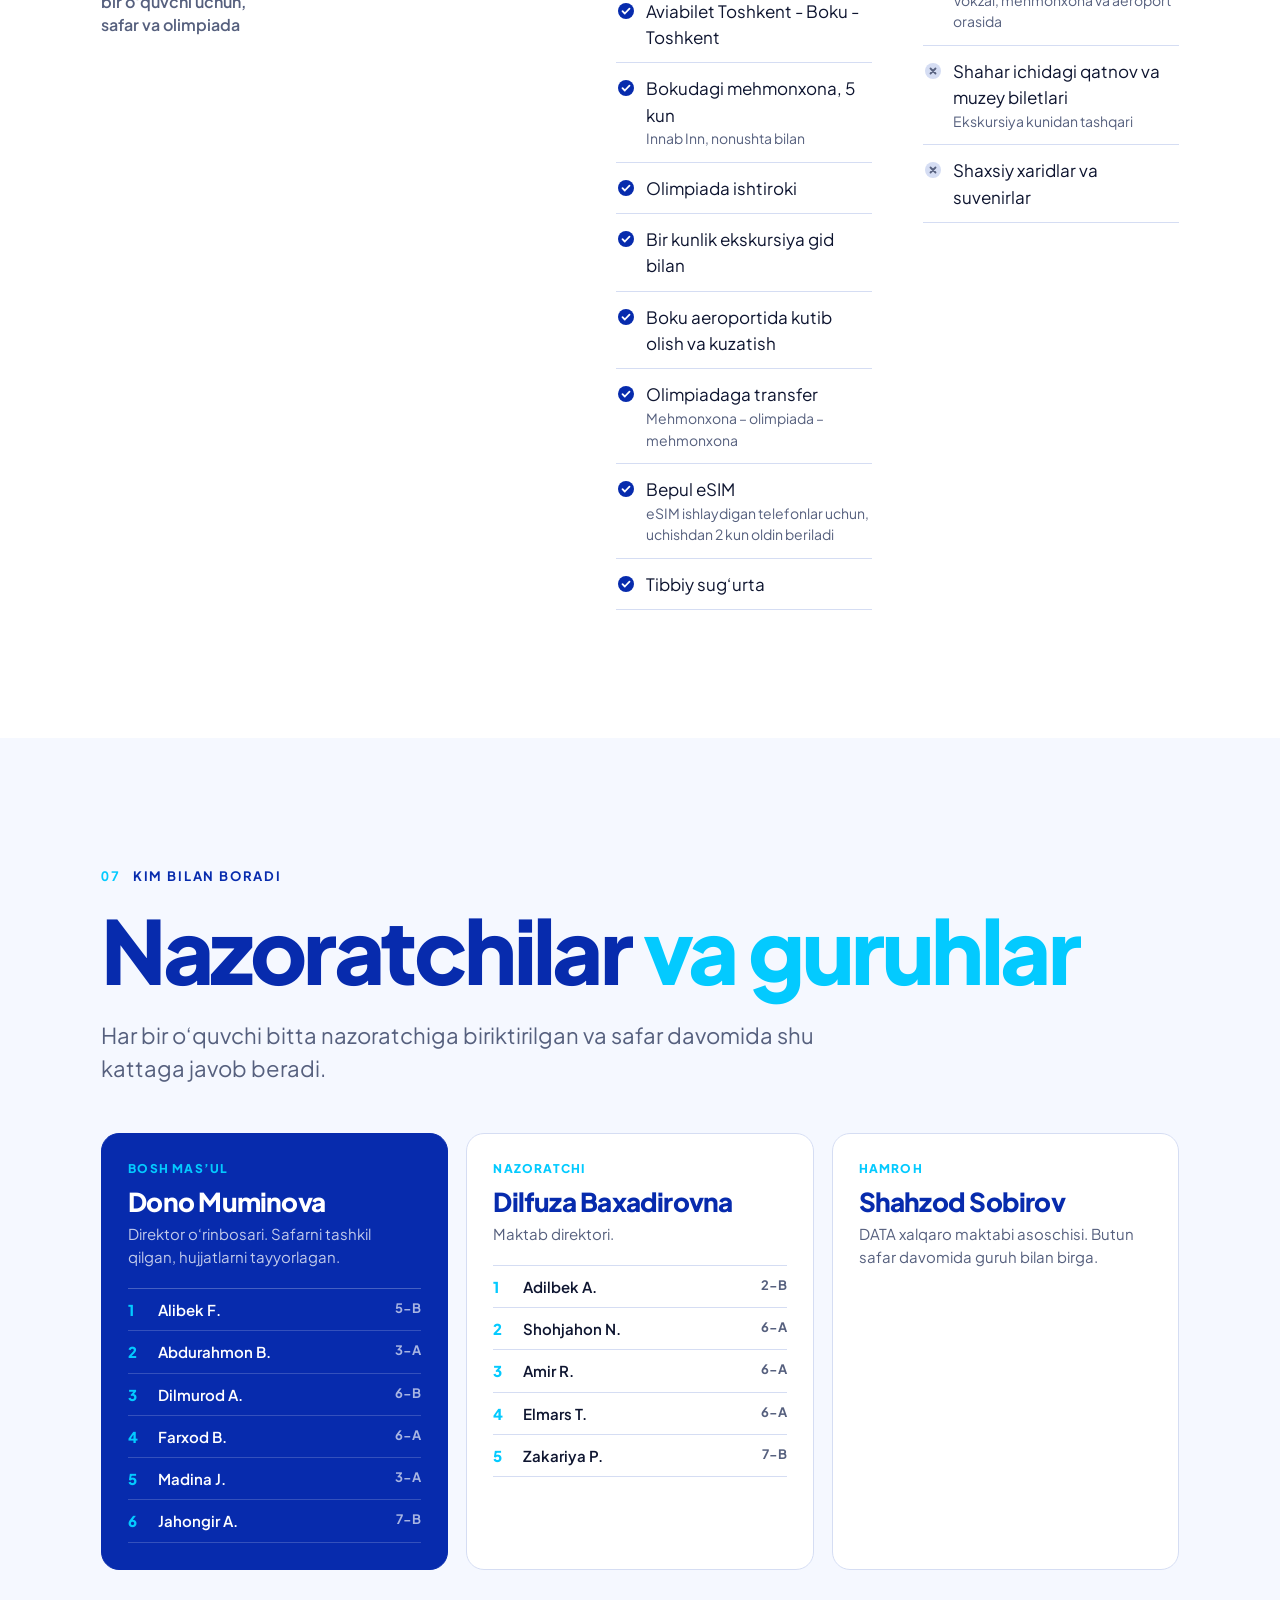
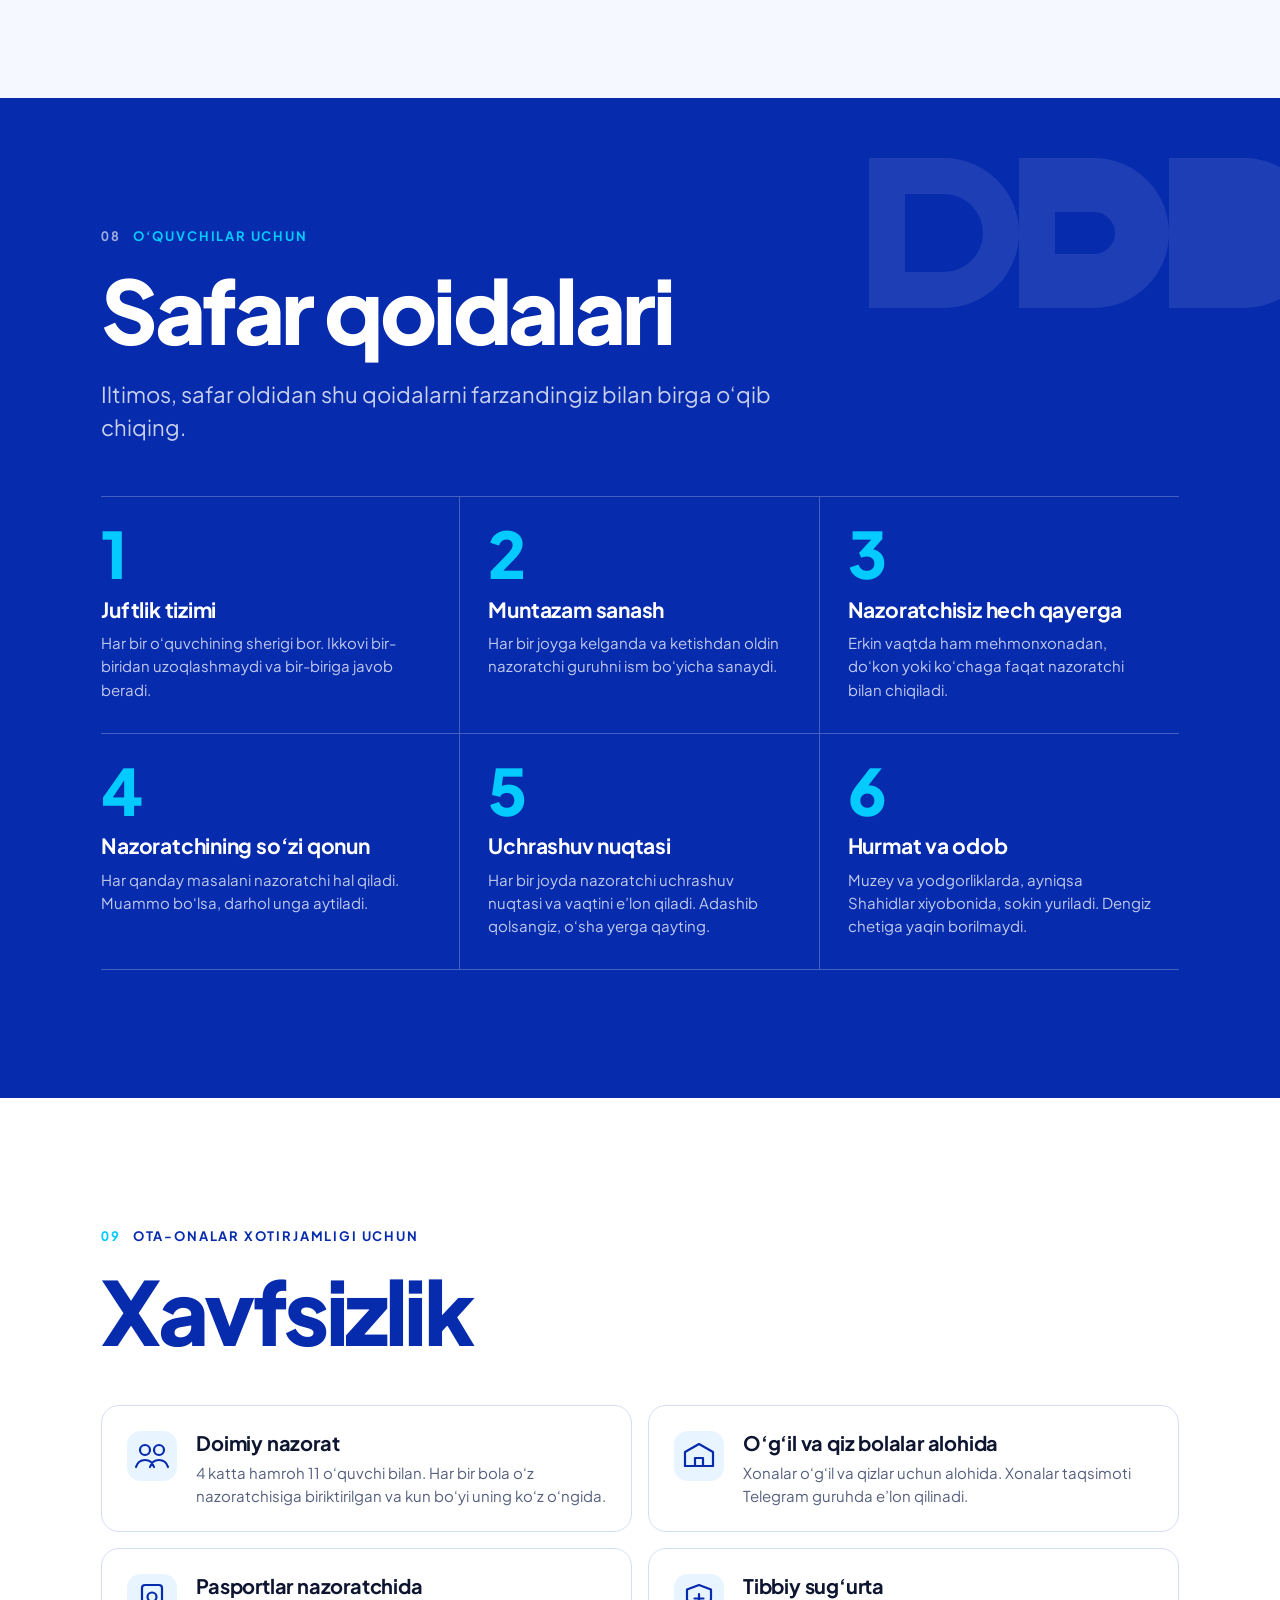
==== commit f78411b6: "Innab Inn mehmonxonasi bo'limi va Sharq Travel paketi ma'lumotlari (UZ/RU) Mehmonxona suratlari, 2+1" ====
--- a/index.html
+++ b/index.html
@@ -35,6 +35,7 @@
     <a href="#top" aria-label="Boshiga"><img class="bar__logo" src="assets/logo/data-blue.png" alt="DATA xalqaro maktabi"></a>
     <nav aria-label="Bo‘limlar">
       <a href="#yol">Yo‘l</a>
+      <a href="#mehmonxona">Mehmonxona</a>
       <a href="#dastur">Dastur</a>
       <a href="#olimpiada">Olimpiada</a>
       <a href="#narx">Narx</a>
@@ -157,6 +158,34 @@
           <p>Bizni aeroportda kutib olishadi va mehmonxonaga olib borishadi. Bokuda 5 kun Innab Inn mehmonxonasida yashaymiz.</p>
           <span class="tag">Boku vaqti Toshkentdan 1 soat orqada</span>
         </div>
+      </div>
+    </div>
+  </div>
+</section>
+
+<!-- 3b. HOTEL -->
+<section class="sec" id="mehmonxona">
+  <div class="wrap">
+    <div class="eyebrow"><i>02b</i> Bokuda yashash joyi</div>
+    <h2 class="h2">Innab Inn <span>Hotel</span></h2>
+    <p class="lead">5 kun davomida guruh shu mehmonxonada yashaydi. Nonushta narxga kiritilgan.</p>
+    <div class="hotel">
+      <div class="hotel__gal">
+        <figure class="wide"><img src="assets/img/hotel-xona-1.jpg" alt="Innab Inn xonasi" loading="lazy"><figcaption>Xona</figcaption></figure>
+        <figure><img src="assets/img/hotel-xona-2.jpg" alt="Innab Inn xonasi, dam olish burchagi" loading="lazy"><figcaption>Xona, dam olish burchagi</figcaption></figure>
+        <figure><img src="assets/img/hotel-bino.jpg" alt="Innab Inn mehmonxonasi binosi" loading="lazy"><figcaption>Mehmonxona binosi</figcaption></figure>
+        <figure><img src="assets/img/hotel-lobbi.jpg" alt="Innab Inn lobbisi" loading="lazy"><figcaption>Lobbi</figcaption></figure>
+        <figure><img src="assets/img/hotel-restoran.jpg" alt="Innab Inn restorani" loading="lazy"><figcaption>Restoran</figcaption></figure>
+      </div>
+      <div class="hotel__info">
+        <dl>
+          <div><dt>Muddat</dt><dd>15–19 oktyabr, 4 kecha</dd></div>
+          <div><dt>Joylashuv</dt><dd>Bir xonada 2 katta va 1 bola (2+1). Qizlar va o‘g‘il bolalar alohida</dd></div>
+          <div><dt>Ovqat</dt><dd>Nonushta kiritilgan, tushlik va kechki ovqat alohida</dd></div>
+          <div><dt>Transfer</dt><dd>Aeroport – mehmonxona – aeroport va mehmonxona – olimpiada – mehmonxona</dd></div>
+          <div><dt>Tur operator</dt><dd>Sharq Travel</dd></div>
+        </dl>
+        <p class="note">Xonalar taqsimoti va aniq xona tafsilotlari yakuniy tasdiqdan so‘ng Telegram guruhda e’lon qilinadi. Foto: Innab Inn / Expedia, Sharq Travel.</p>
       </div>
     </div>
   </div>
@@ -240,7 +269,7 @@
           </div>
           <ol class="plan">
             <li class="meal"><time>07:15-08:15</time><div><b>Nonushta</b></div></li>
-            <li><time>08:30</time><div><b>Mehmonxonadan chiqish</b><span>Ozarbayjon Tillar Universitetiga, 15-20 daqiqa</span></div></li>
+            <li><time>08:30</time><div><b>Mehmonxonadan chiqish</b><span>Maxsus transferda Ozarbayjon Tillar Universitetiga, 15-20 daqiqa</span></div></li>
             <li><time>09:30-15:30</time><div><b>IQ Land olimpiadasi</b><span>Registratsiya, test, tushlik tanaffusi, taqdirlash</span></div></li>
             <li><time>16:15-16:50</time><div><b>Miniatyur kitoblar muzeyi</b><span>Ginnes rekordi: dunyodagi eng kichik kitoblar</span></div></li>
             <li><time>17:00-18:15</time><div><b>Favvoralar maydoni va Nizomiy ko‘chasi</b><span>Sayr, suvenir</span></div></li>
@@ -324,7 +353,7 @@
         <h3>17 oktyabr dasturi</h3>
         <p class="src">Tashkilotchining rasmiy jadvali asosida</p>
         <ol>
-          <li><time>08:30</time><div><b>Mehmonxonadan chiqish</b><span>Universitetga 15-20 daqiqa</span></div></li>
+          <li><time>08:30</time><div><b>Mehmonxonadan chiqish</b><span>Tur operator transferida, universitetga 15-20 daqiqa</span></div></li>
           <li><time>09:30-10:00</time><div><b>Registratsiya</b></div></li>
           <li class="hl"><time>10:30-11:00</time><div><b>Olimpiada testi</b><span>English Language Examination</span></div></li>
           <li><time>11:00-13:30</time><div><b>Tushlik tanaffusi</b><span>Yaqin atrofdagi savdo markazida, guruh birga</span></div></li>
@@ -394,10 +423,12 @@
         <li>Poyezd Urganch - Toshkent - Urganch</li>
         <li>Toshkentdagi mehmonxona<span>Borishda va qaytishda</span></li>
         <li>Aviabilet Toshkent - Boku - Toshkent</li>
-        <li>Bokudagi mehmonxona, 5 kun</li>
+        <li>Bokudagi mehmonxona, 5 kun<span>Innab Inn, nonushta bilan</span></li>
         <li>Olimpiada ishtiroki</li>
         <li>Bir kunlik ekskursiya gid bilan</li>
         <li>Boku aeroportida kutib olish va kuzatish</li>
+        <li>Olimpiadaga transfer<span>Mehmonxona – olimpiada – mehmonxona</span></li>
+        <li>Bepul eSIM<span>eSIM ishlaydigan telefonlar uchun, uchishdan 2 kun oldin beriladi</span></li>
         <li>Tibbiy sug‘urta</li>
       </ul>
       </div>
@@ -534,7 +565,7 @@
           <li>Issiq kofta</li>
           <li>Qulay sport oyoq kiyim</li>
           <li>Yengil soyabon</li>
-          <li>Telefon va zaryadlovchi</li>
+          <li>Telefon va zaryadlovchi<br><small>eSIM ni uchishdan oldin o‘rnating</small></li>
           <li>Kichik pauerbank</li>
           <li>Doimiy ichadigan dorilar</li>
           <li>Tish cho‘tkasi va gigiyena</li>
--- a/style.css
+++ b/style.css
@@ -56,6 +56,22 @@
 .lang a { font-size: 13px; font-weight: 700; color: var(--blue-ink); text-decoration: none; padding: 5px 10px; border-radius: 999px; }
 .lang a[aria-current="page"] { background: var(--navy); color: var(--white); }
 .lang a:not([aria-current]):hover { background: var(--sky); }
+
+/* ---------- Mehmonxona ---------- */
+.hotel { display: grid; grid-template-columns: 1.15fr 1fr; gap: clamp(20px, 3vw, 40px); margin-top: 32px; align-items: start; }
+.hotel > * { min-width: 0; }
+.hotel__gal { display: grid; grid-template-columns: repeat(2, minmax(0,1fr)); gap: 12px; }
+.hotel__gal figure { margin: 0; position: relative; overflow: hidden; border-radius: 14px; background: var(--sky); }
+.hotel__gal img { width: 100%; height: 100%; aspect-ratio: 4/3; object-fit: cover; display: block; }
+.hotel__gal figure.wide { grid-column: span 2; }
+.hotel__gal figure.wide img { aspect-ratio: 16/7; }
+.hotel__info { display: grid; gap: 14px; }
+.hotel__info dl { margin: 0; display: grid; gap: 0; }
+.hotel__info dl div { display: grid; grid-template-columns: 130px 1fr; gap: 12px; padding: 12px 0; border-bottom: 1px solid var(--line); }
+.hotel__info dt { font-size: 13px; font-weight: 700; color: var(--muted); }
+.hotel__info dd { margin: 0; font-weight: 600; }
+@media (max-width: 860px) { .hotel { grid-template-columns: 1fr; } }
+@media (max-width: 460px) { .hotel__info dl div { grid-template-columns: 1fr; gap: 2px; } }
 
 /* ---------- Hero ---------- */
 .hero {
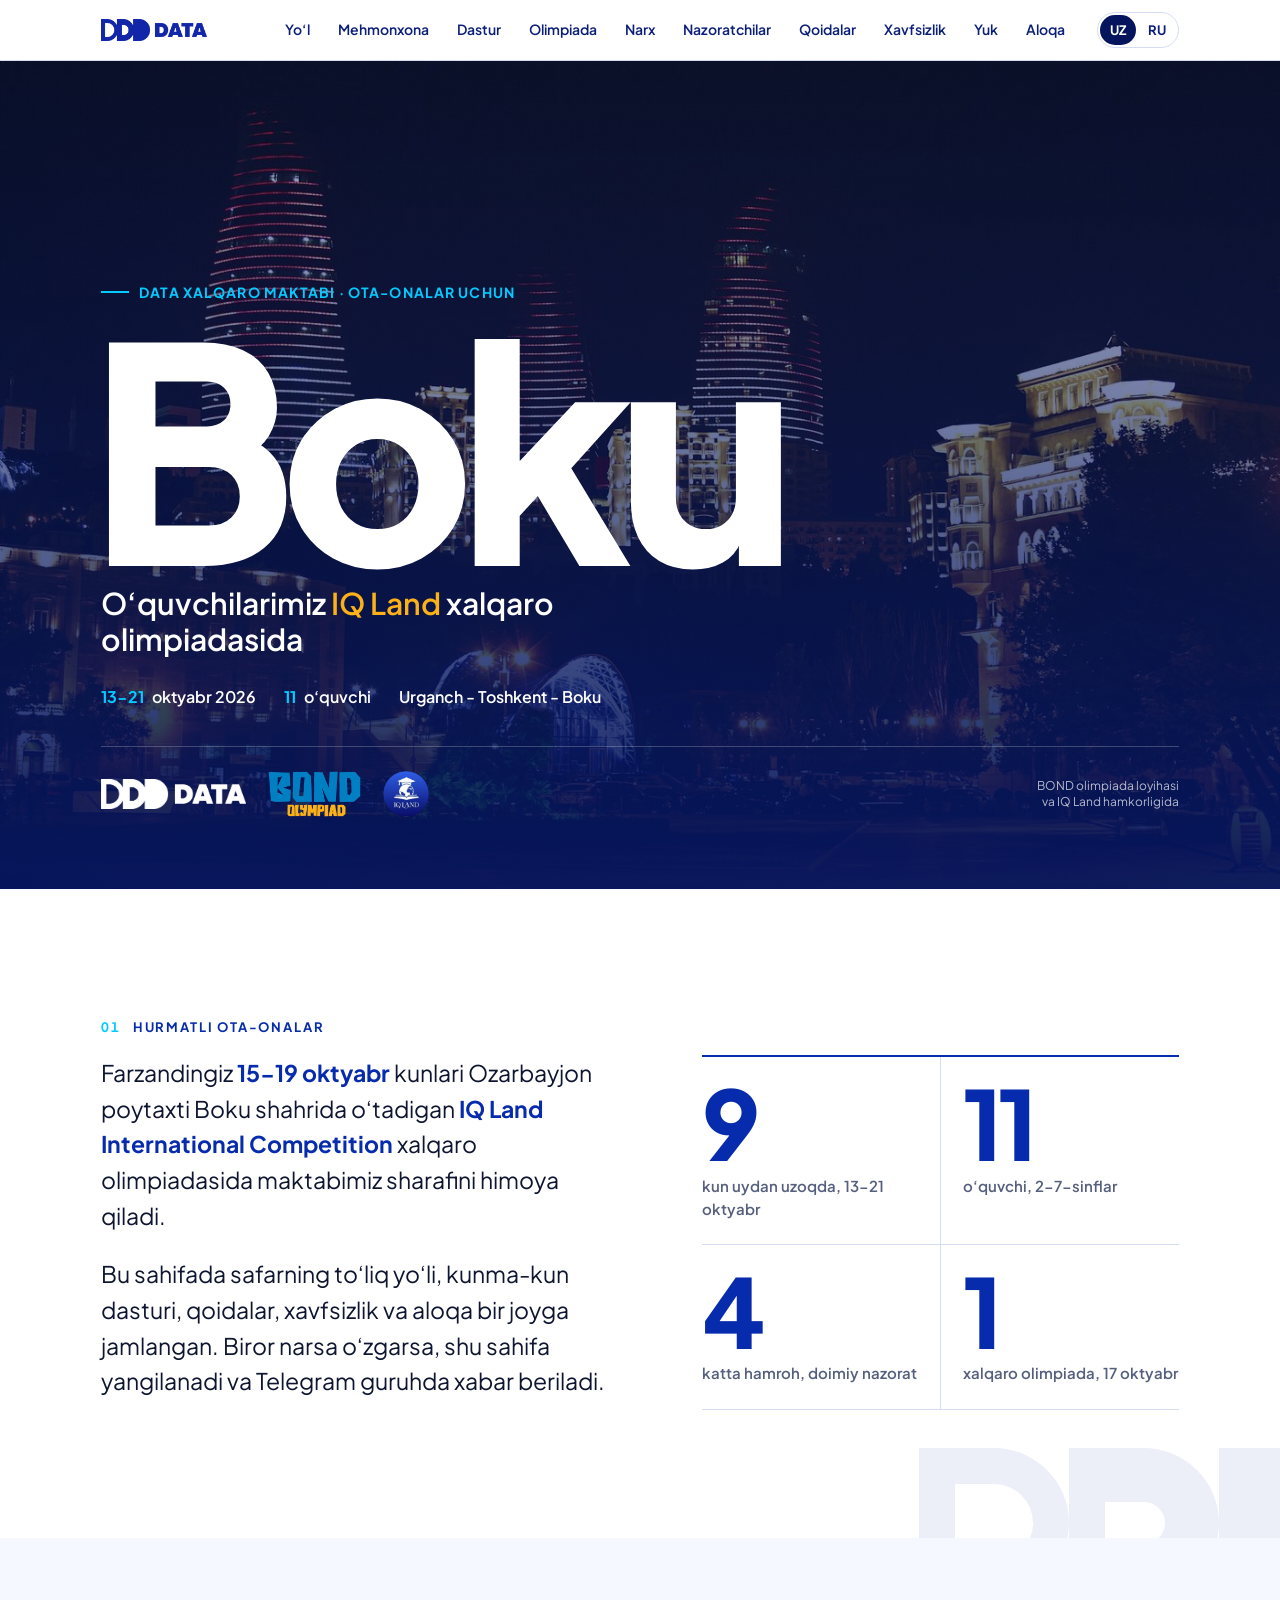
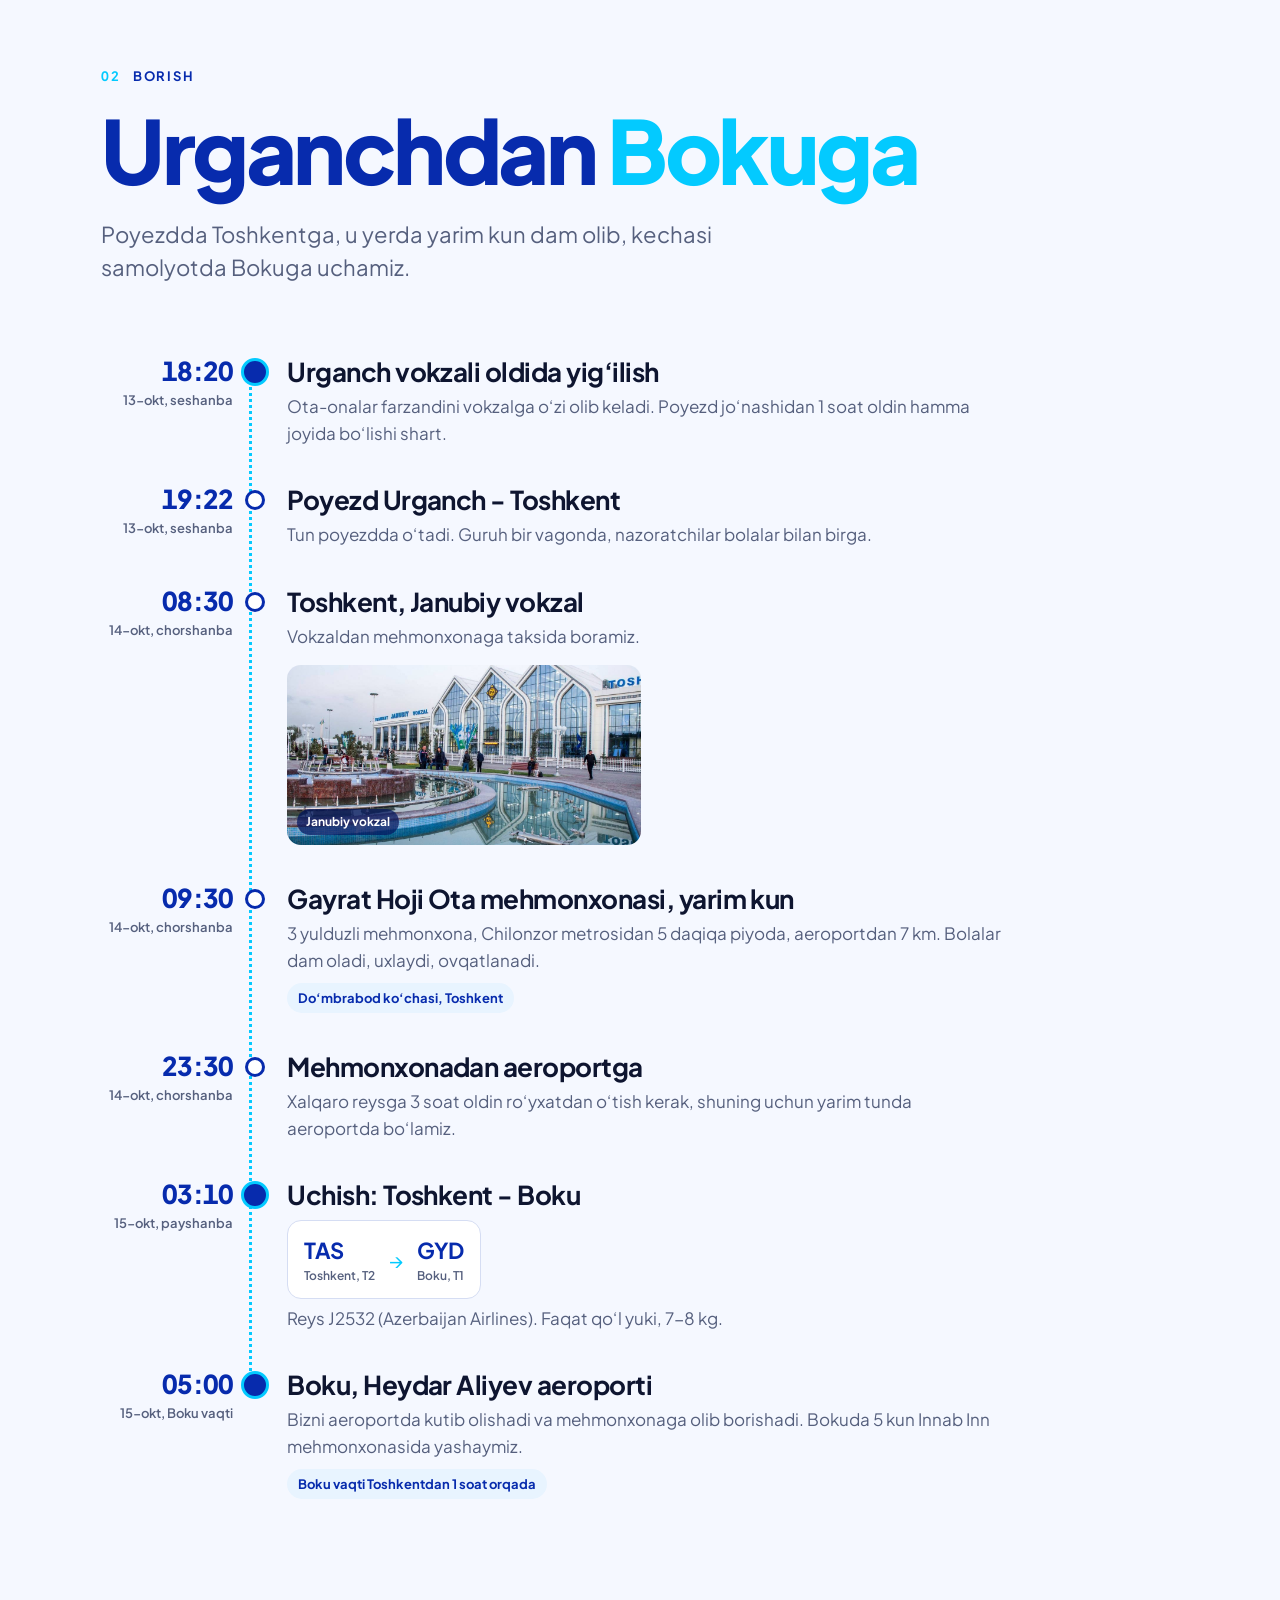
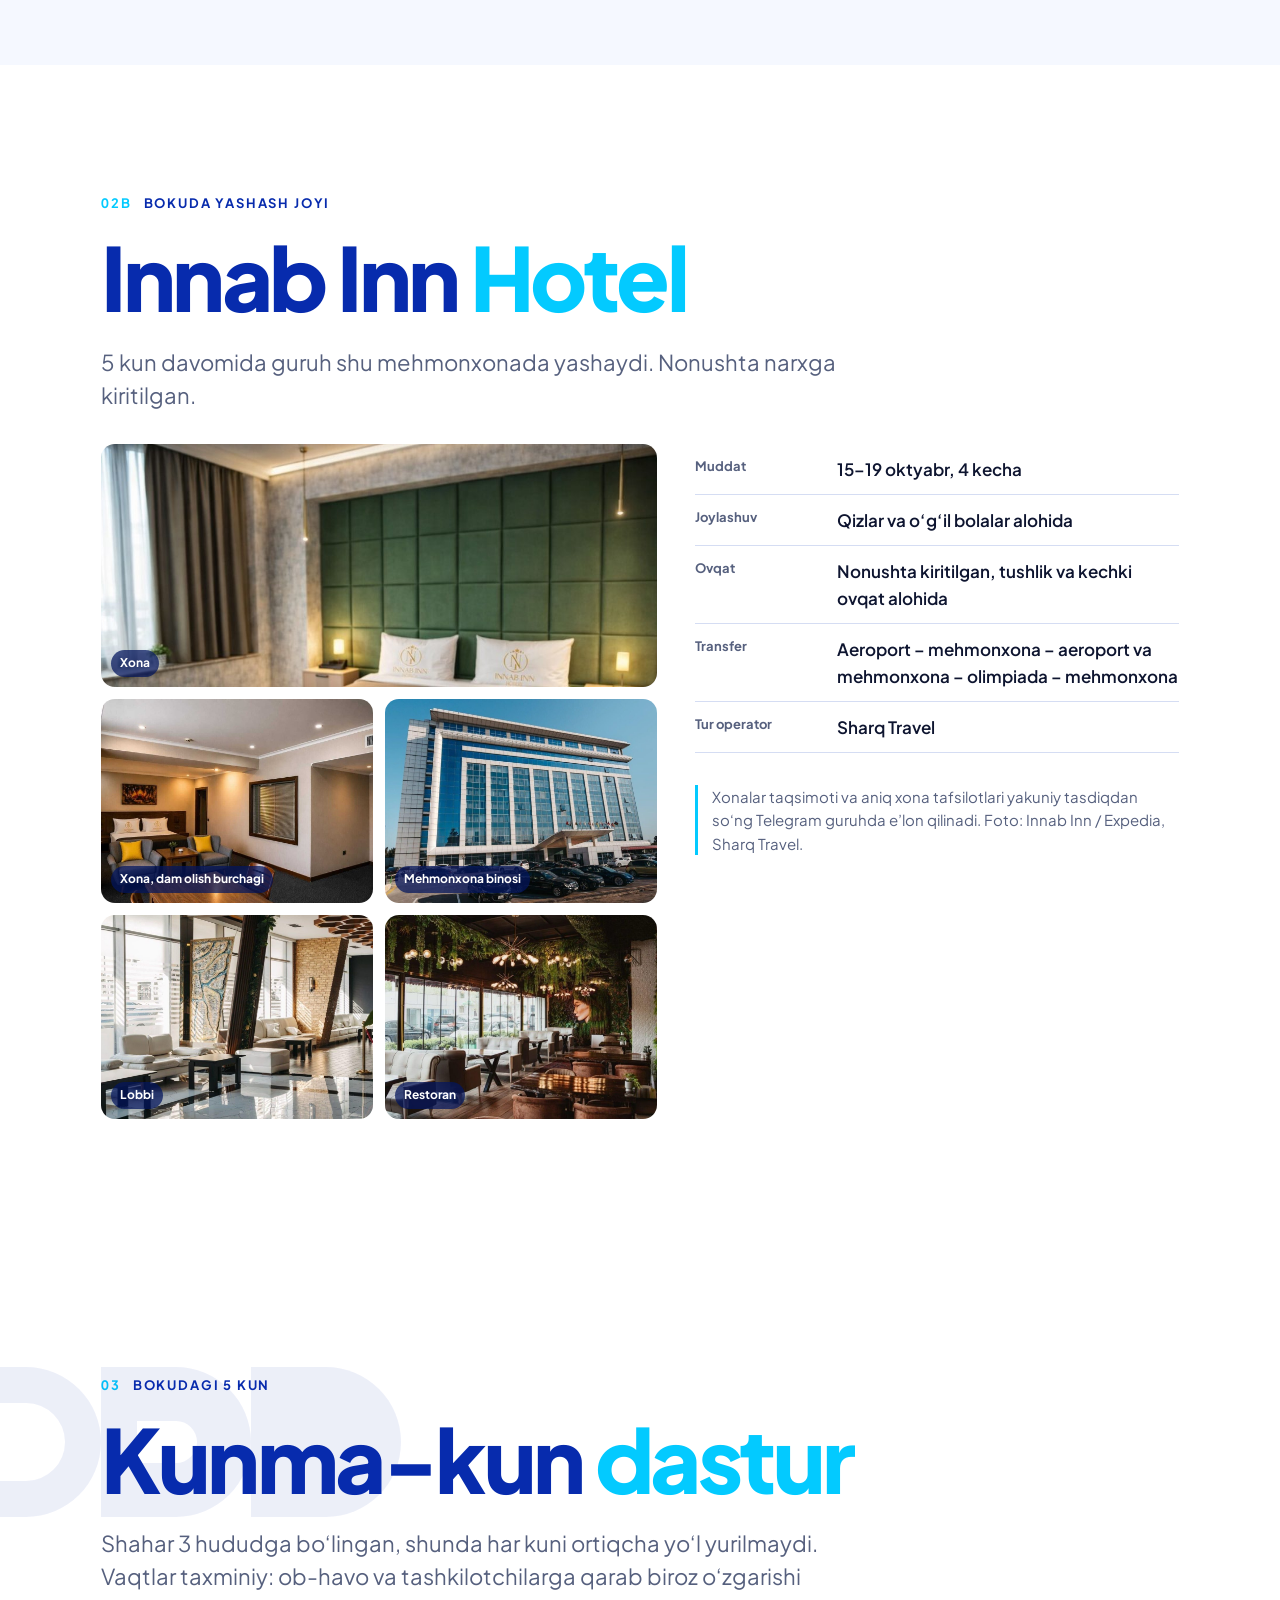
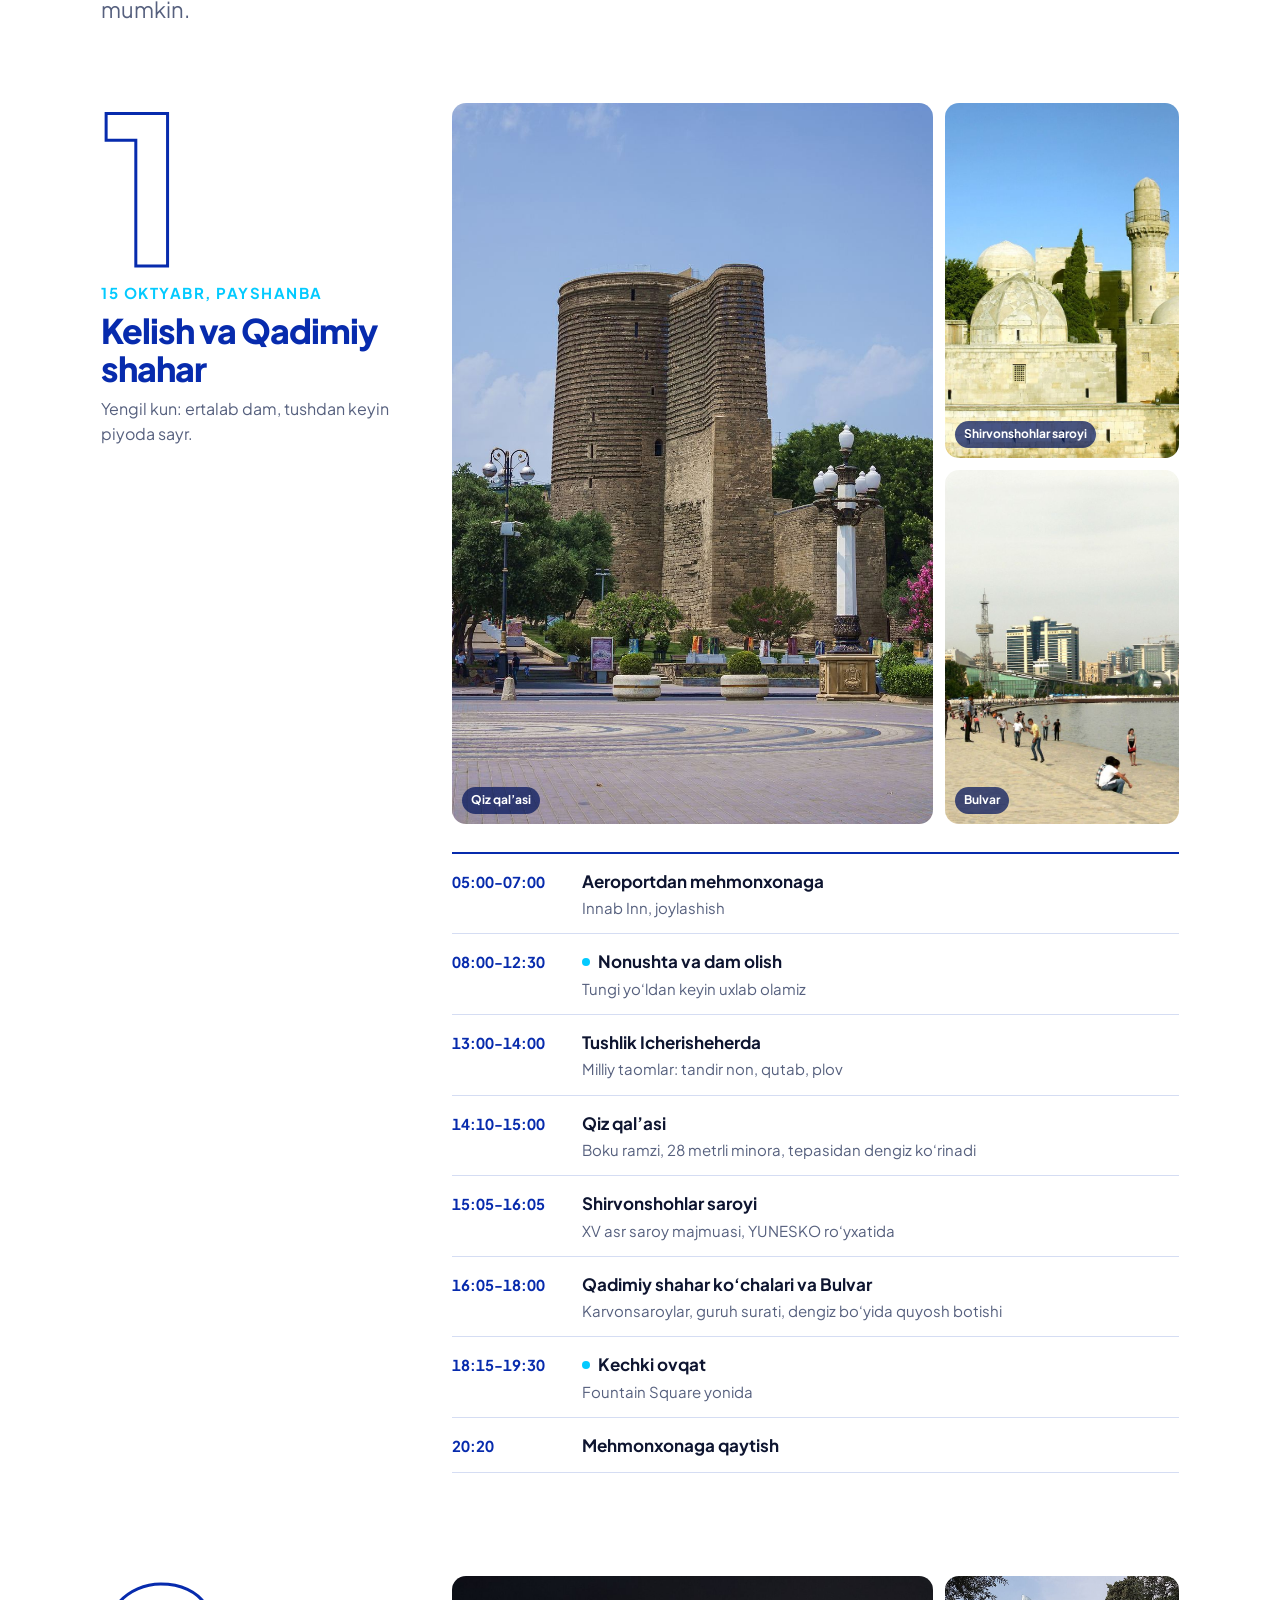
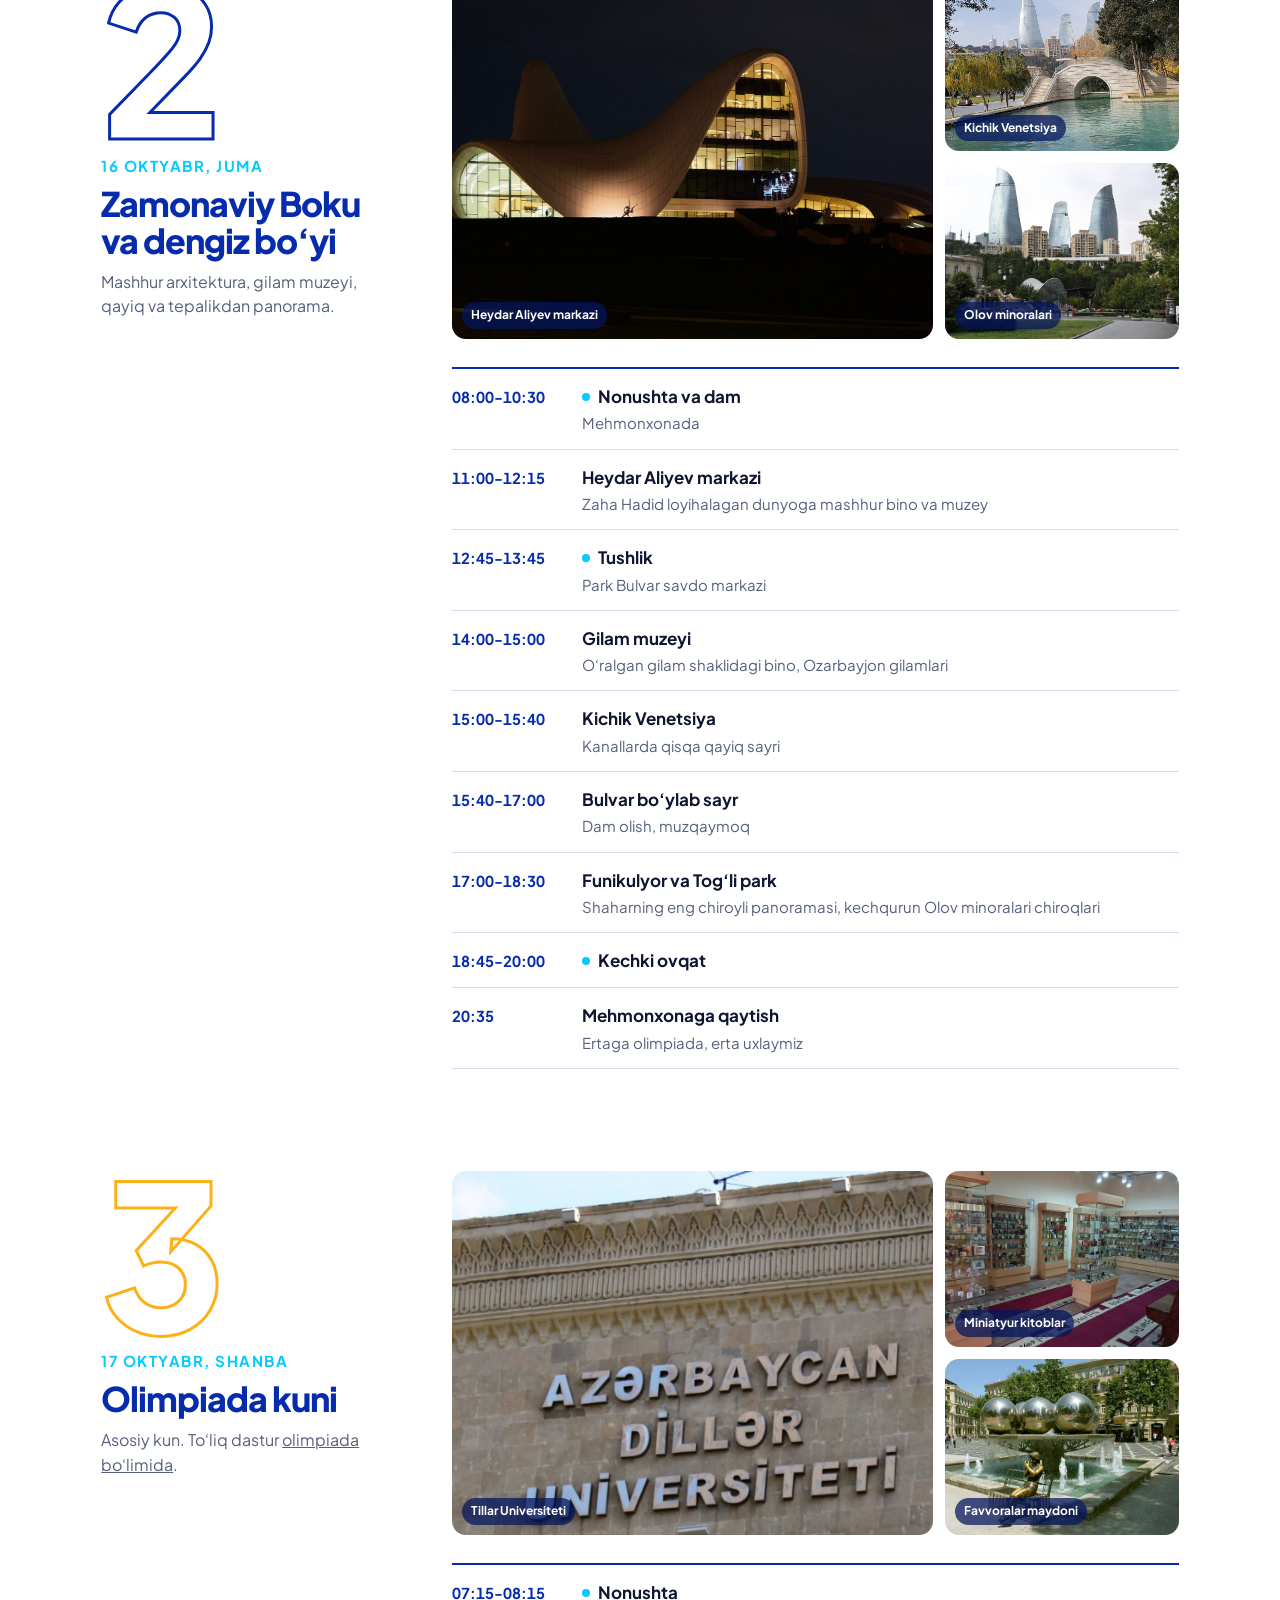
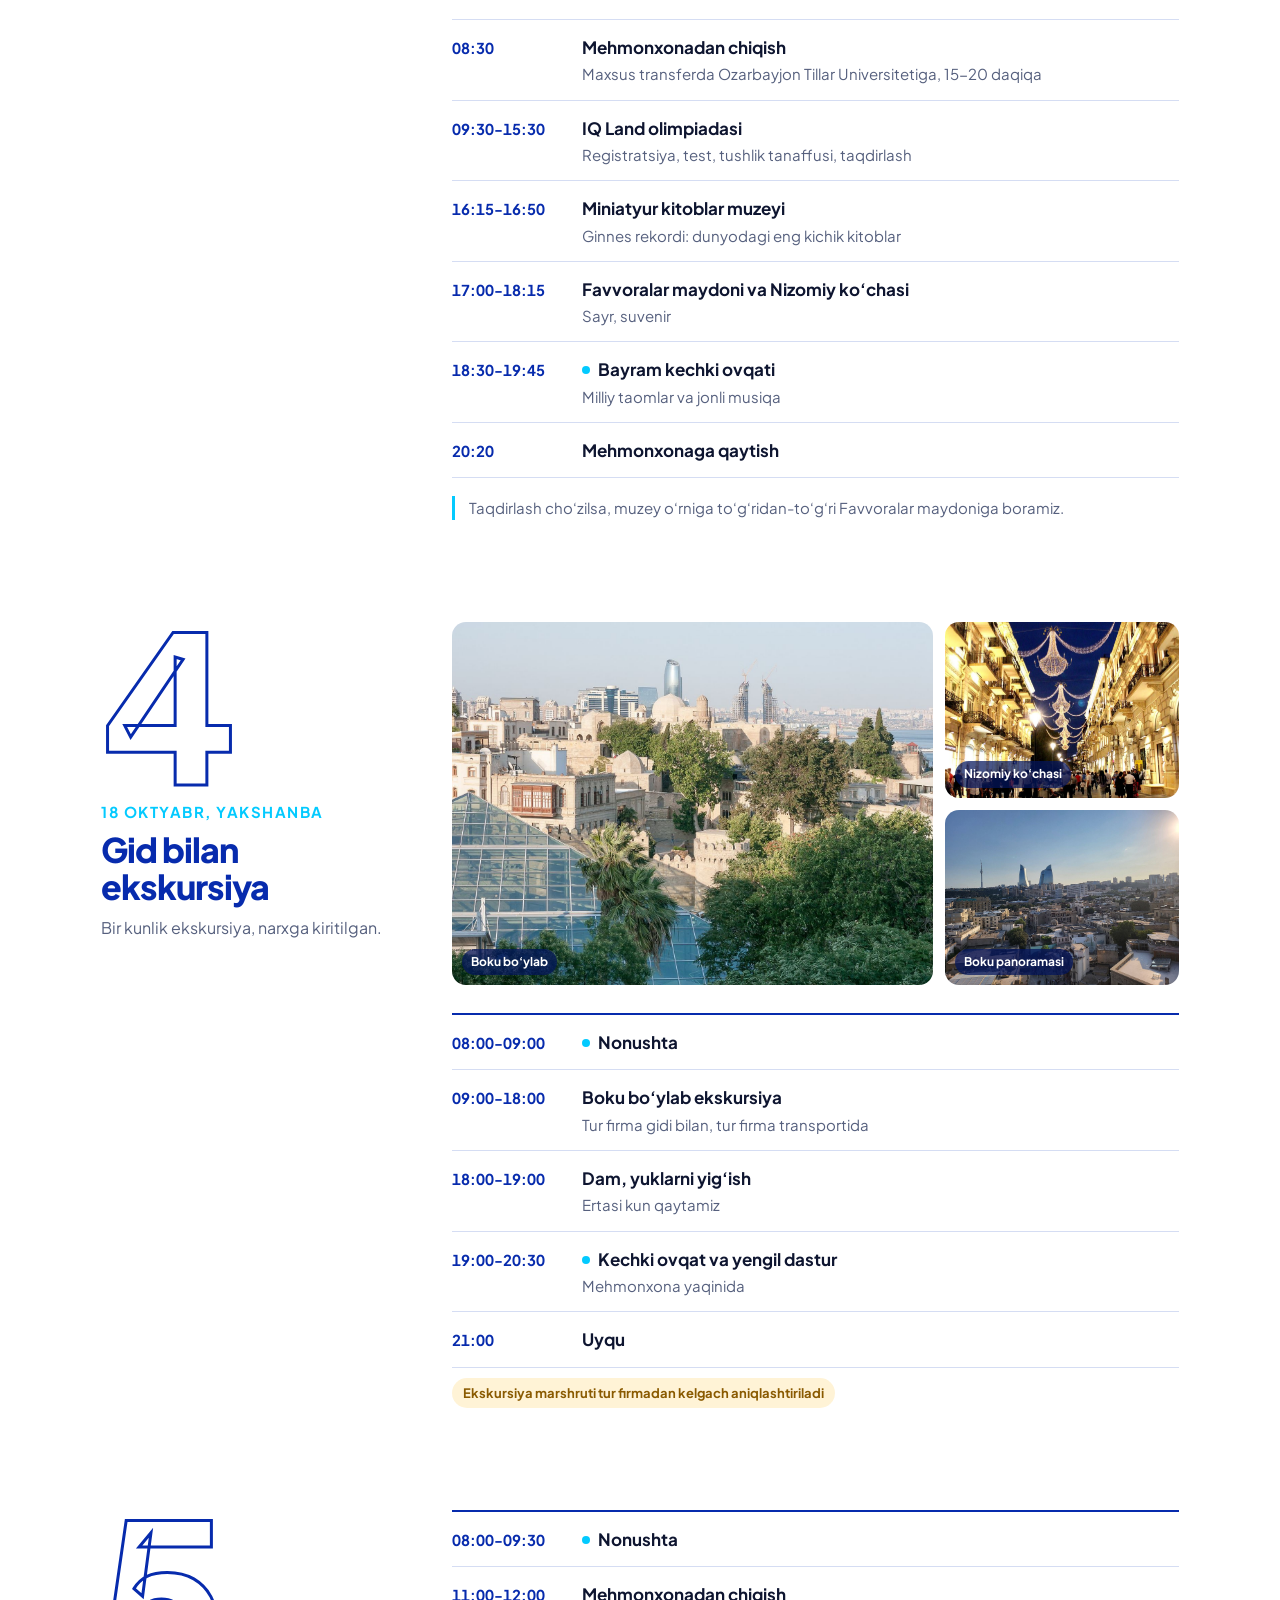
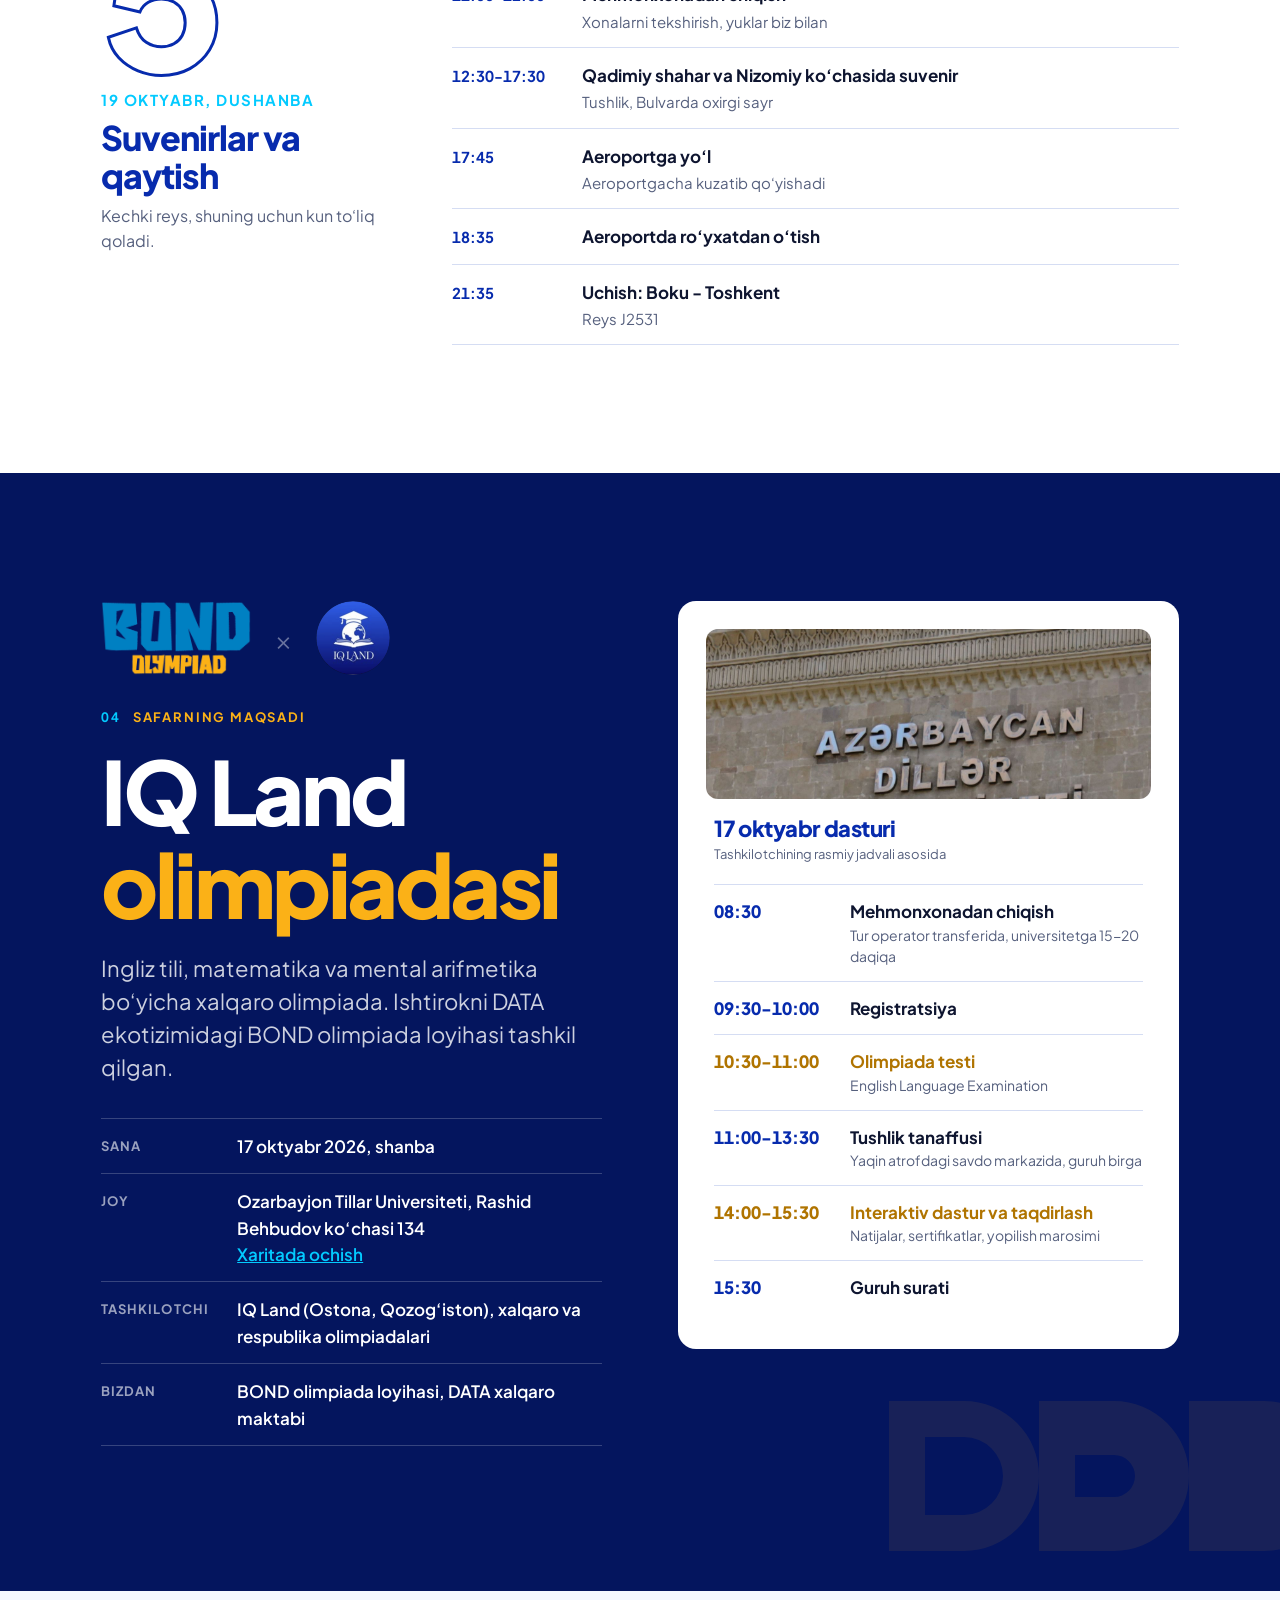
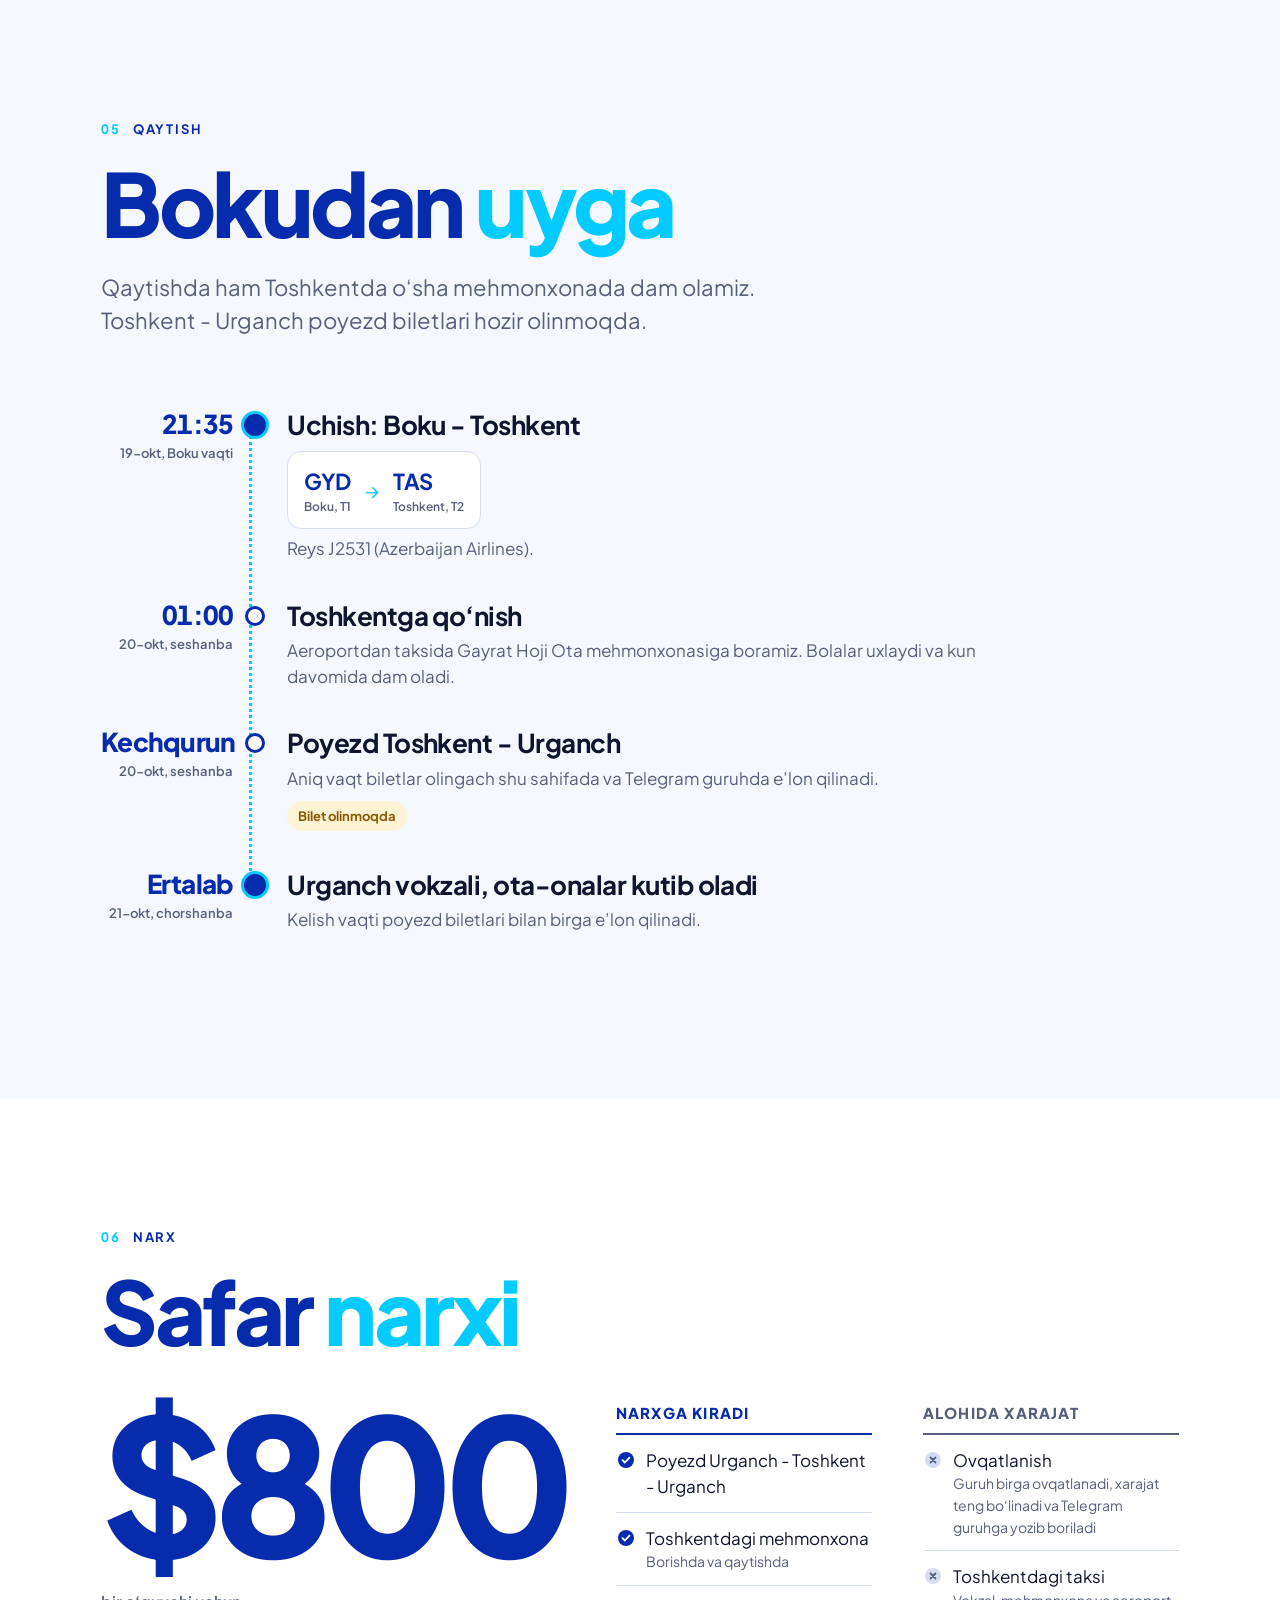
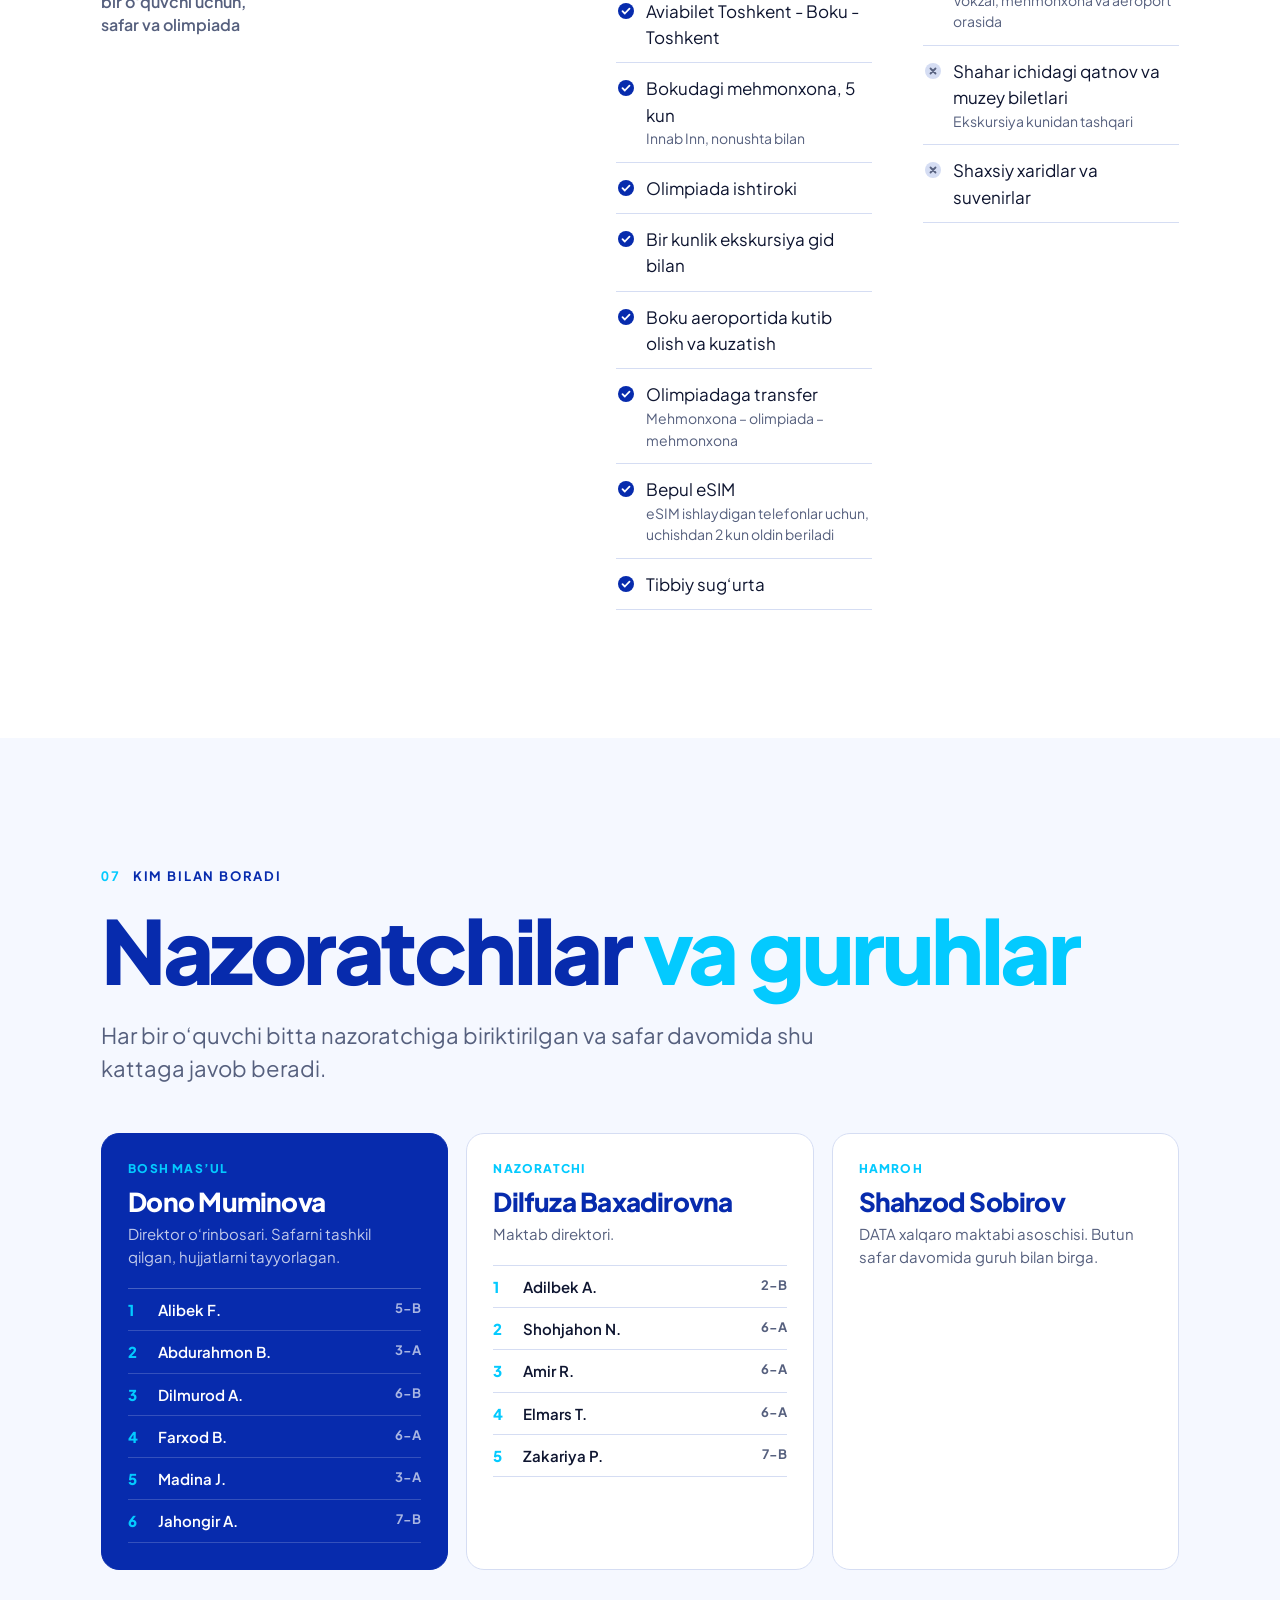
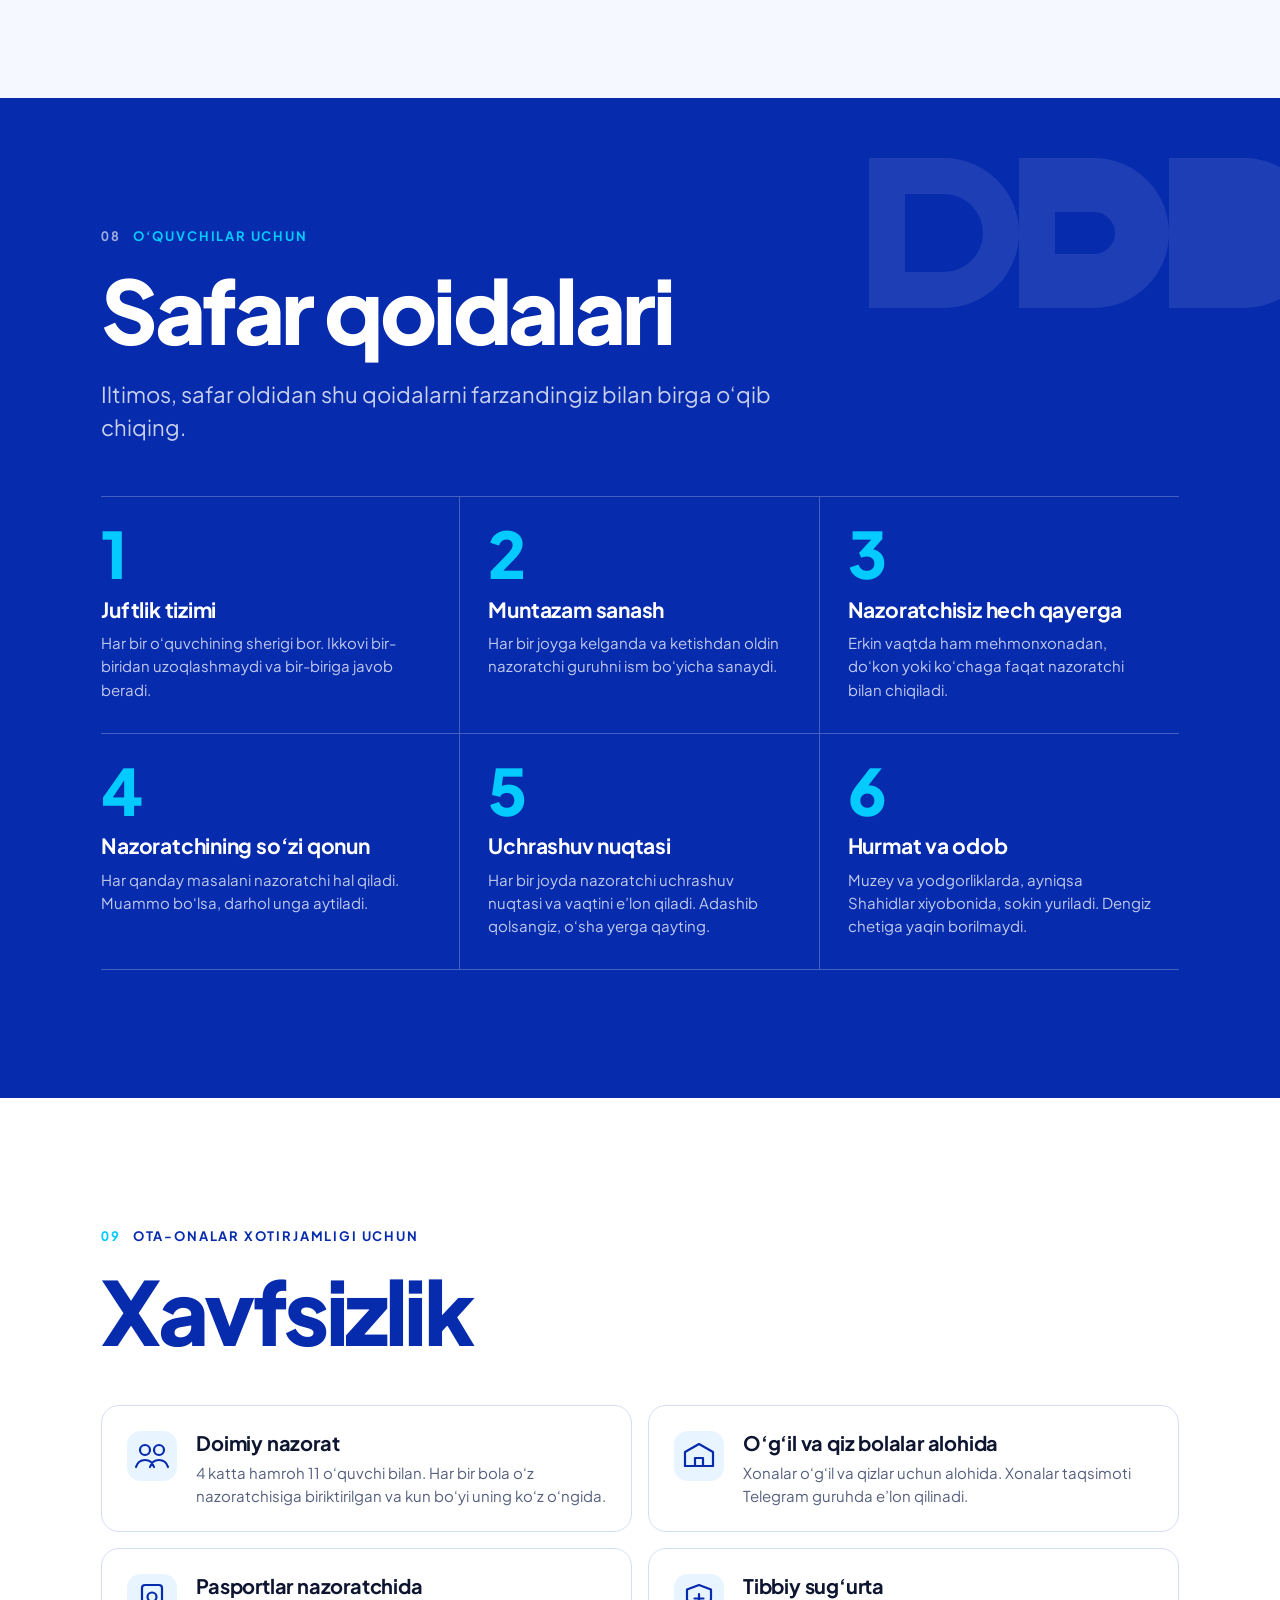
==== commit e1db848c: "Mehmonxona: 2+1 joylashuv jumlasi olib tashlandi Co-Authored-By: Claude Opus 5.5 <noreply@anthropic." ====
--- a/index.html
+++ b/index.html
@@ -180,7 +180,7 @@
       <div class="hotel__info">
         <dl>
           <div><dt>Muddat</dt><dd>15–19 oktyabr, 4 kecha</dd></div>
-          <div><dt>Joylashuv</dt><dd>Bir xonada 2 katta va 1 bola (2+1). Qizlar va o‘g‘il bolalar alohida</dd></div>
+          <div><dt>Joylashuv</dt><dd>Qizlar va o‘g‘il bolalar alohida</dd></div>
           <div><dt>Ovqat</dt><dd>Nonushta kiritilgan, tushlik va kechki ovqat alohida</dd></div>
           <div><dt>Transfer</dt><dd>Aeroport – mehmonxona – aeroport va mehmonxona – olimpiada – mehmonxona</dd></div>
           <div><dt>Tur operator</dt><dd>Sharq Travel</dd></div>
